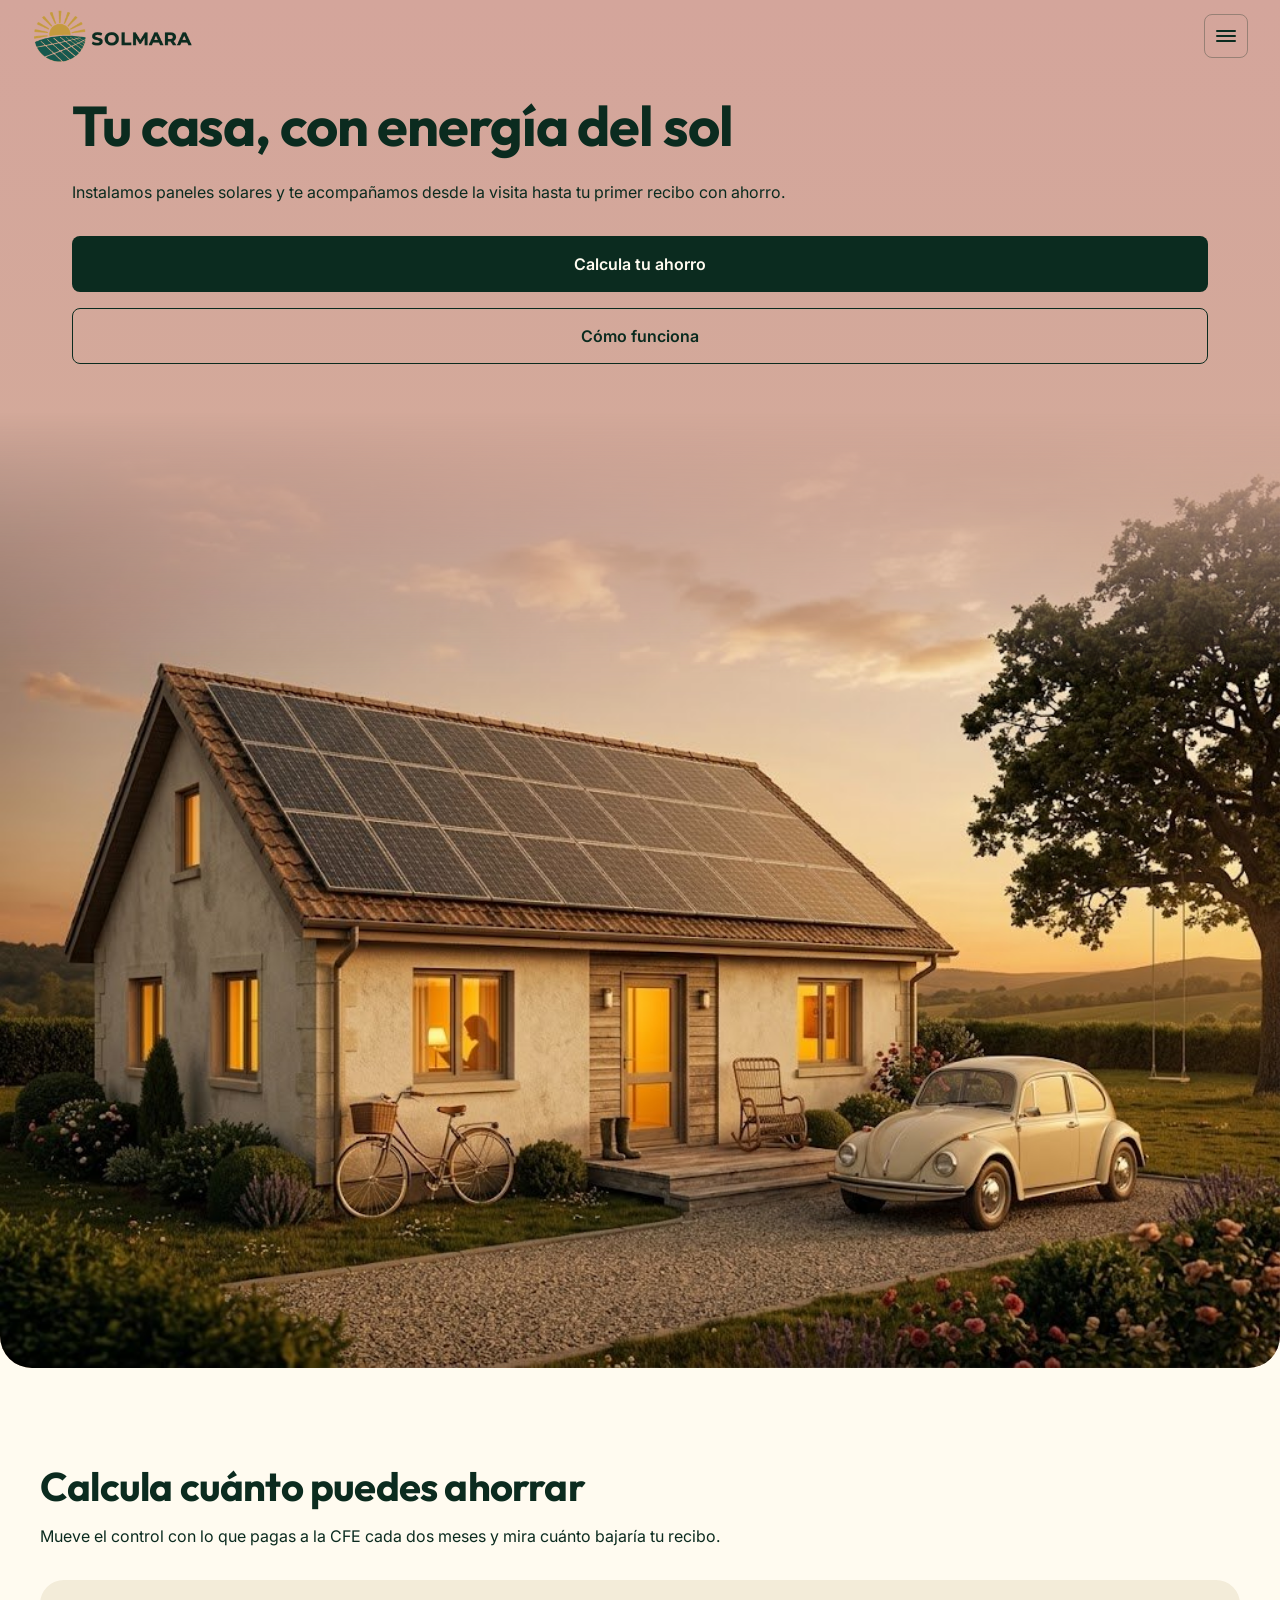
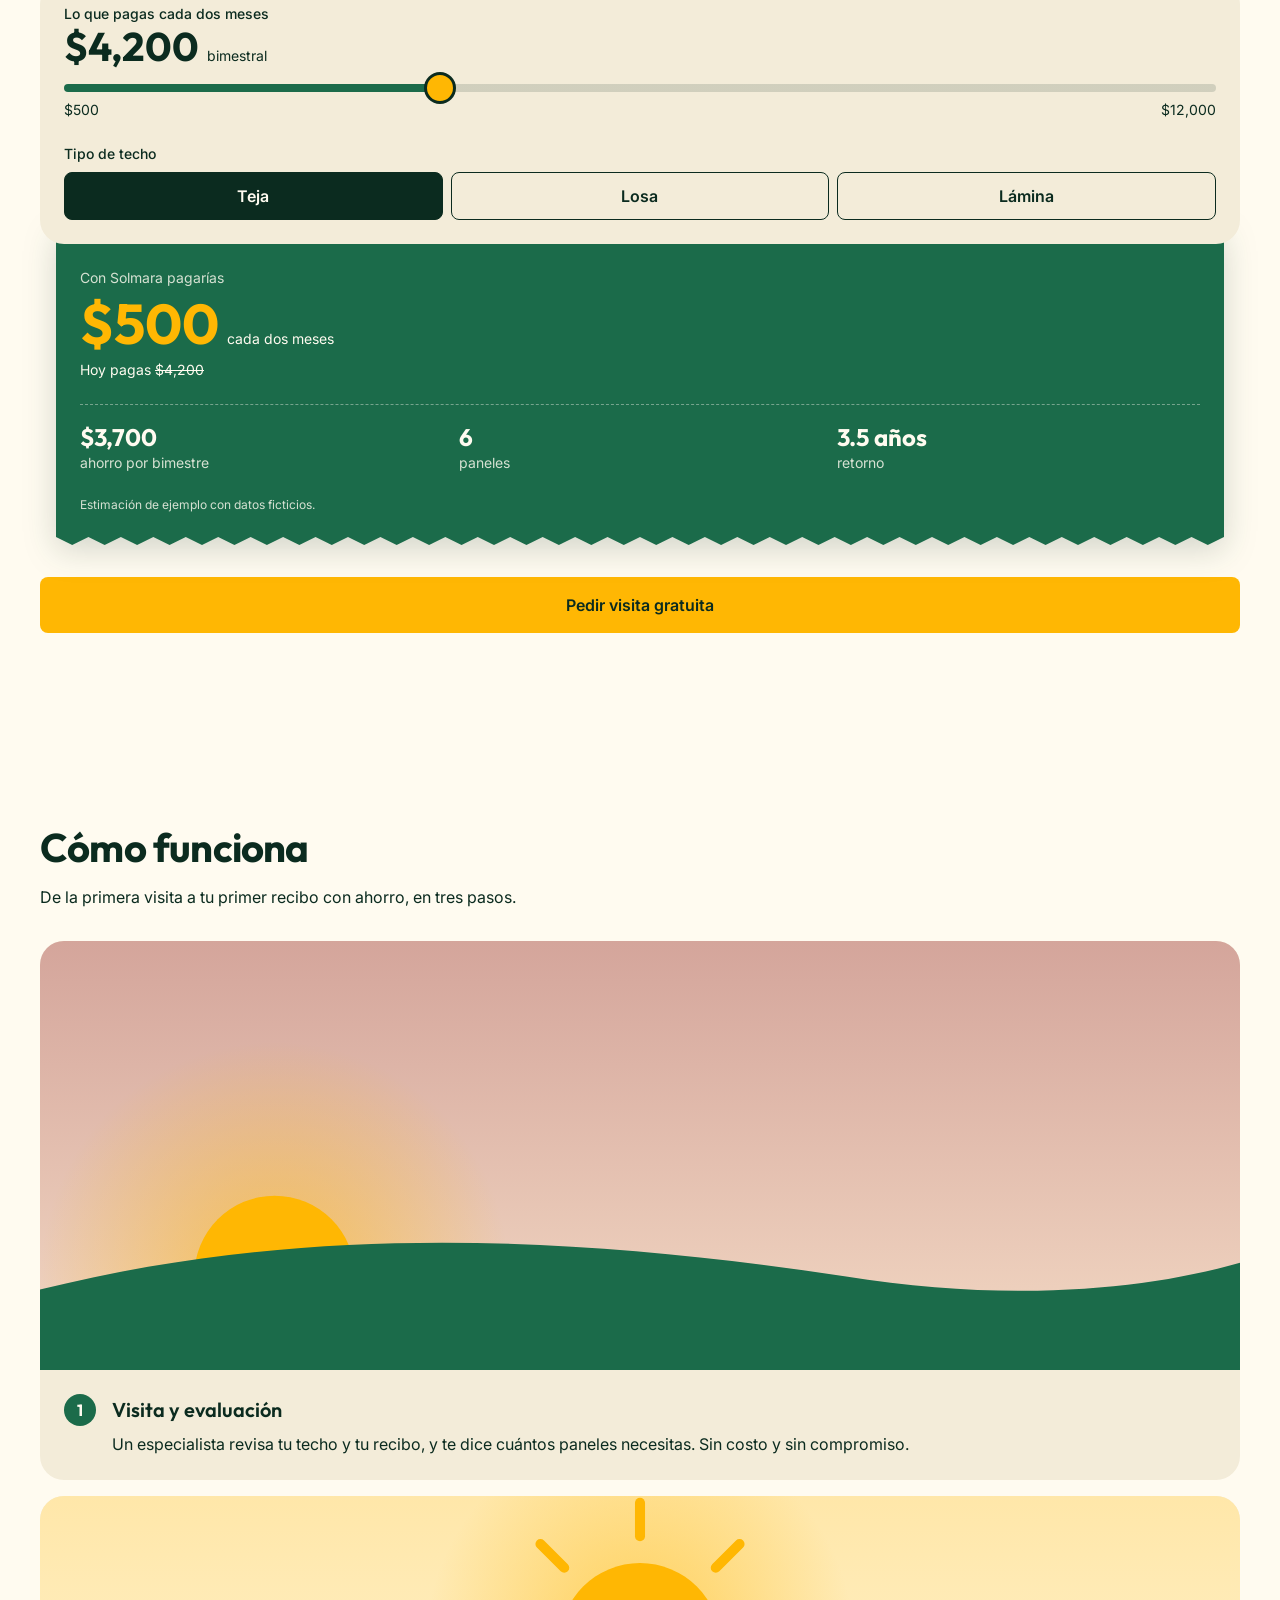
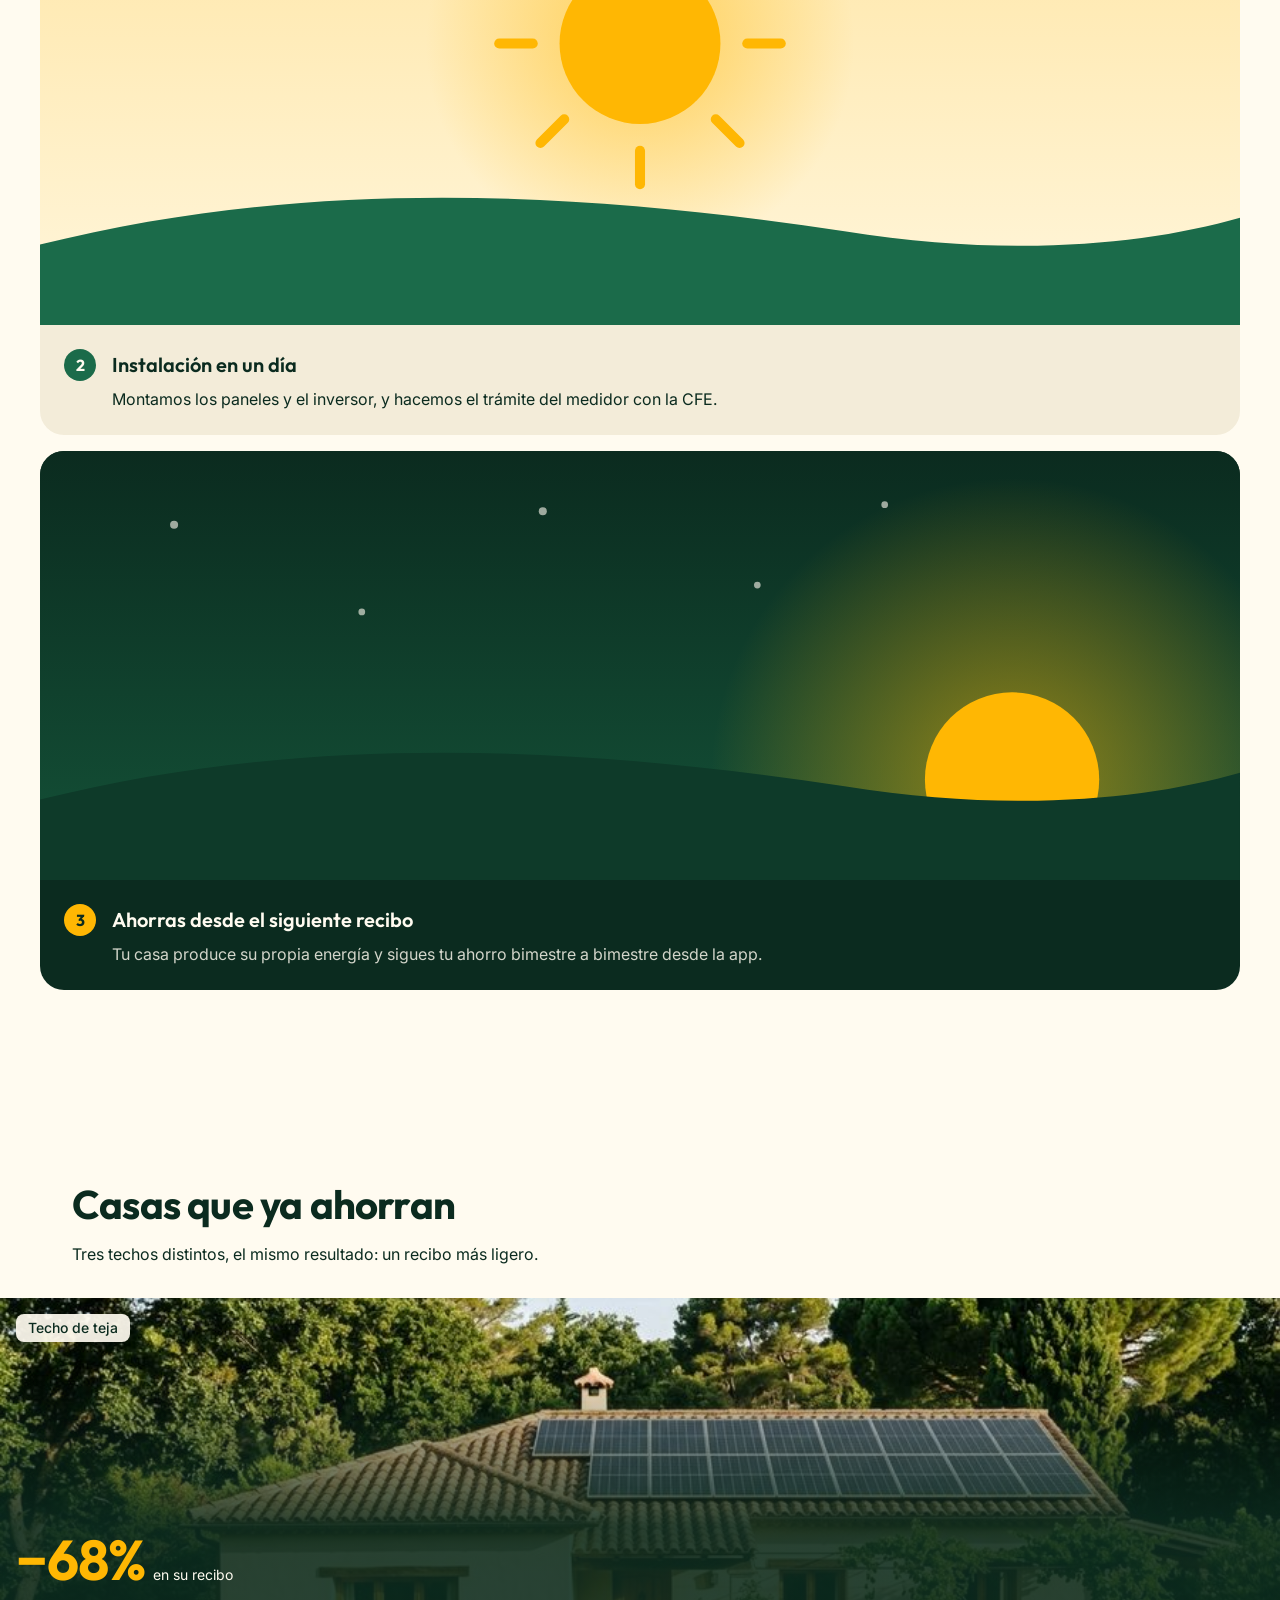
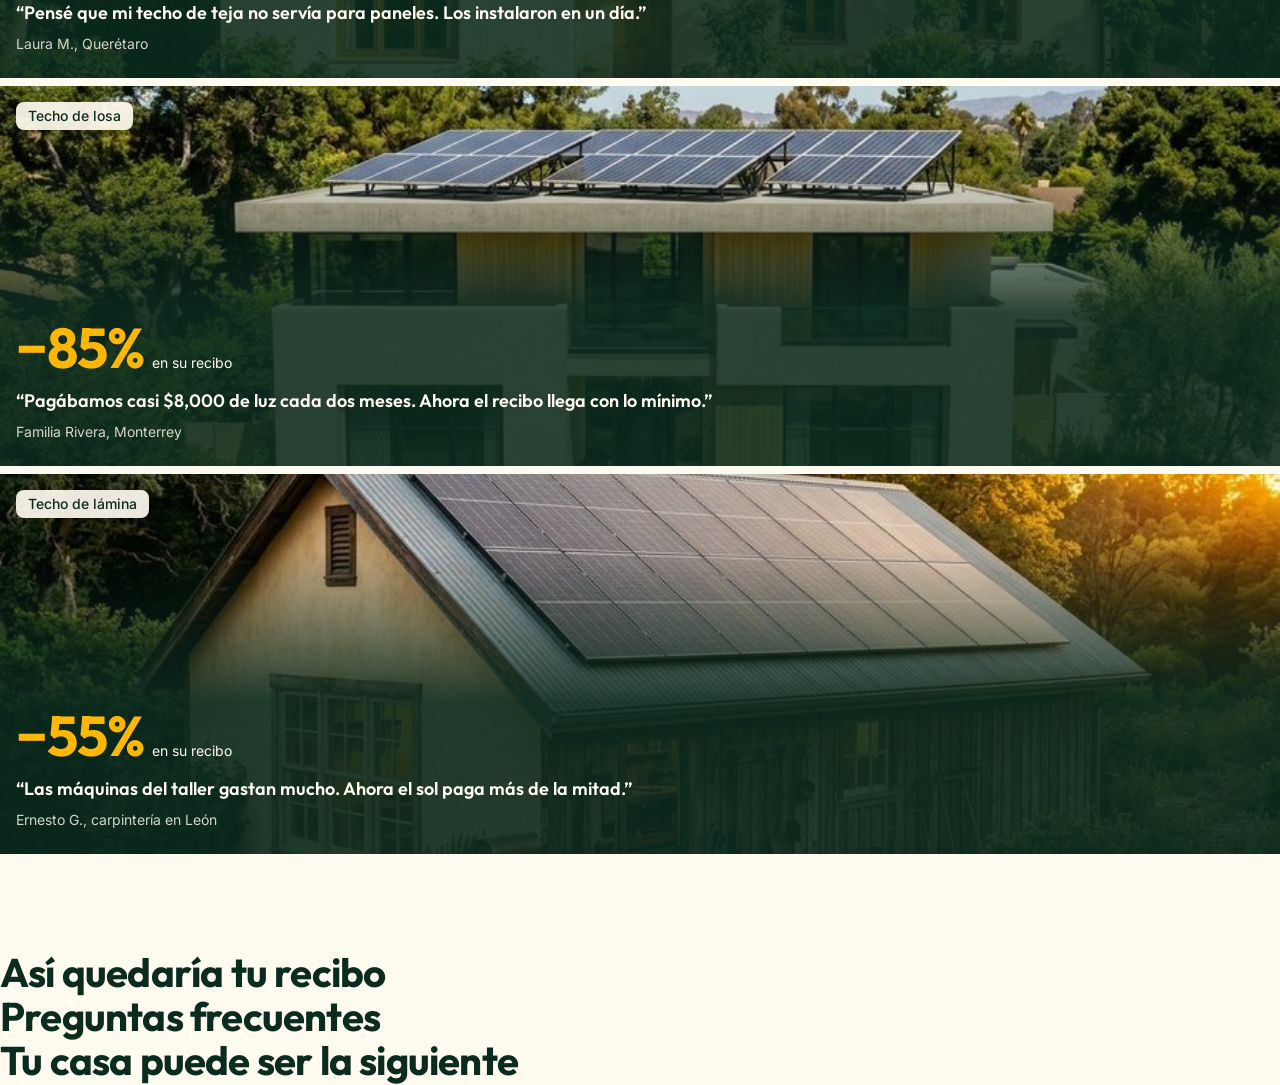
==== index.html @ 33198f1d "feat: proyectos en móvil Tres figuras de 380 px a todo el ancho, con chip, porcentaje, cita y nombre" ====
<!DOCTYPE html>
<html lang="es-MX">
<head>
  <meta charset="utf-8">
  <meta name="viewport" content="width=device-width, initial-scale=1">
  <title>Solmara · Paneles solares para tu casa</title>
  <meta name="description" content="Calcula cuánto bajaría tu recibo de la CFE con paneles solares. Visita y evaluación sin costo. Proyecto ficticio de portafolio.">
  <meta name="theme-color" content="#D4A59B">

  <meta property="og:title" content="Solmara · Paneles solares para tu casa">
  <meta property="og:description" content="Calcula cuánto bajaría tu recibo de la CFE con paneles solares. Visita y evaluación sin costo. Proyecto ficticio de portafolio.">
  <meta property="og:type" content="website">
  <meta property="og:image" content="assets/img/hero-casa.jpg">

  <link rel="icon" type="image/png" sizes="32x32" href="assets/favicon/favicon-32.png">
  <link rel="apple-touch-icon" sizes="180x180" href="assets/favicon/apple-touch-icon.png">

  <link rel="preconnect" href="https://fonts.googleapis.com">
  <link rel="preconnect" href="https://fonts.gstatic.com" crossorigin>
  <link rel="stylesheet" href="https://fonts.googleapis.com/css2?family=Inter:wght@400;500;600&family=Outfit:wght@600;700&display=swap">

  <link rel="stylesheet" href="css/tokens.css">
  <link rel="stylesheet" href="css/base.css">
  <link rel="stylesheet" href="css/layout.css">
  <link rel="stylesheet" href="css/componentes.css">
  <link rel="stylesheet" href="css/secciones/hero.css">
  <link rel="stylesheet" href="css/secciones/calculadora.css">
  <link rel="stylesheet" href="css/secciones/como-funciona.css">
  <link rel="stylesheet" href="css/secciones/proyectos.css">
  <link rel="stylesheet" href="css/secciones/paquetes.css">
  <link rel="stylesheet" href="css/secciones/preguntas.css">
  <link rel="stylesheet" href="css/secciones/cotizacion.css">
  <link rel="stylesheet" href="css/secciones/pie-de-pagina.css">
  <noscript><link rel="stylesheet" href="css/sin-js.css"></noscript>

  <script type="module" src="js/main.js"></script>
</head>
<body>
  <header class="encabezado">
    <a class="encabezado__inicio" href="#inicio">
      <img class="encabezado__logo" src="assets/logo/logo-solmara-sobre-rosa.png" alt="Solmara" width="540" height="176">
    </a>
    <button type="button" class="encabezado__boton-menu" aria-label="Abrir menú" aria-expanded="false" aria-controls="menu-principal">
      <svg class="encabezado__icono encabezado__icono--abrir" width="24" height="24" viewBox="0 0 24 24" fill="none" stroke="currentColor" stroke-width="2" stroke-linecap="round" aria-hidden="true">
        <line x1="3" y1="7" x2="21" y2="7"/>
        <line x1="3" y1="12" x2="21" y2="12"/>
        <line x1="3" y1="17" x2="21" y2="17"/>
      </svg>
      <svg class="encabezado__icono encabezado__icono--cerrar" width="24" height="24" viewBox="0 0 24 24" fill="none" stroke="currentColor" stroke-width="2" stroke-linecap="round" aria-hidden="true">
        <line x1="6" y1="6" x2="18" y2="18"/>
        <line x1="18" y1="6" x2="6" y2="18"/>
      </svg>
    </button>
    <nav class="menu" id="menu-principal" aria-label="Principal" hidden>
      <ul class="menu__lista">
        <li class="menu__item"><a class="menu__enlace" href="#calculadora">Calculadora</a></li>
        <li class="menu__item"><a class="menu__enlace" href="#como-funciona">Cómo funciona</a></li>
        <li class="menu__item"><a class="menu__enlace" href="#proyectos">Proyectos</a></li>
        <li class="menu__item"><a class="menu__enlace" href="#paquetes">Paquetes</a></li>
        <li class="menu__item"><a class="menu__enlace" href="#preguntas">Preguntas</a></li>
      </ul>
      <a class="boton boton--primario boton--bloque menu__accion" href="#cotizacion">Agenda tu visita</a>
    </nav>
  </header>

  <main>
    <section id="inicio" class="seccion seccion--cielo hero" aria-labelledby="inicio-titulo">
      <div class="contenedor grilla hero__contenido">
        <h1 id="inicio-titulo">Tu casa, con energía del sol</h1>
        <p>Instalamos paneles solares y te acompañamos desde la visita hasta tu primer recibo con ahorro.</p>
        <div class="hero__acciones">
          <a class="boton boton--oscuro boton--bloque" href="#calculadora">Calcula tu ahorro</a>
          <a class="boton boton--contorno boton--bloque" href="#como-funciona">Cómo funciona</a>
        </div>
      </div>
      <img class="hero__imagen" src="assets/img/hero-casa.jpg" alt="Casa familiar con paneles solares en el techo al atardecer" width="1024" height="765" fetchpriority="high">
    </section>

    <section id="calculadora" class="seccion" aria-labelledby="calculadora-titulo">
      <div class="contenedor grilla">
        <h2 id="calculadora-titulo">Calcula cuánto puedes ahorrar</h2>
        <p class="calculadora__intro">Mueve el control con lo que pagas a la CFE cada dos meses y mira cuánto bajaría tu recibo.</p>

        <div class="calculadora__panel">
          <label class="calculadora__etiqueta" for="calculadora-recibo">Lo que pagas cada dos meses</label>
          <p class="calculadora__valor"><span class="calculadora__cifra">$4,200</span> bimestral</p>
          <input class="calculadora__control" id="calculadora-recibo" type="range" min="500" max="12000" step="100" value="4200" aria-valuetext="$4,200 cada dos meses">
          <div class="calculadora__limites">
            <span>$500</span>
            <span>$12,000</span>
          </div>
          <p class="calculadora__etiqueta calculadora__etiqueta--techo" id="calculadora-techo">Tipo de techo</p>
          <div class="selector" role="group" aria-labelledby="calculadora-techo">
            <button type="button" class="selector__opcion" aria-pressed="true" data-techo="teja">Teja</button>
            <button type="button" class="selector__opcion" aria-pressed="false" data-techo="losa">Losa</button>
            <button type="button" class="selector__opcion" aria-pressed="false" data-techo="lamina">Lámina</button>
          </div>
        </div>

        <div class="recibo calculadora__recibo">
          <div class="recibo__cuerpo calculadora__cuerpo">
            <div class="calculadora__resultado">
              <p class="recibo__texto-suave calculadora__texto">Con Solmara pagarías</p>
              <p class="calculadora__monto"><span class="calculadora__cifra-xl">$500</span> cada dos meses</p>
              <p class="calculadora__texto calculadora__hoy">Hoy pagas <s>$4,200</s></p>
              <div class="recibo__separador"></div>
              <dl class="calculadora__datos">
                <div class="calculadora__dato">
                  <dt class="recibo__texto-suave">ahorro por bimestre</dt>
                  <dd class="calculadora__cifra-sm">$3,700</dd>
                </div>
                <div class="calculadora__dato">
                  <dt class="recibo__texto-suave">paneles</dt>
                  <dd class="calculadora__cifra-sm">6</dd>
                </div>
                <div class="calculadora__dato">
                  <dt class="recibo__texto-suave">retorno</dt>
                  <dd class="calculadora__cifra-sm">3.5 años</dd>
                </div>
              </dl>
            </div>
            <div class="calculadora__no-conviene" hidden>
              <h3>Con este recibo, quizá todavía no te convenga</h3>
              <p class="recibo__texto-suave calculadora__texto calculadora__explicacion">Tu consumo ya tiene subsidio de la CFE y los paneles tardarían mucho en pagarse. Si tu recibo sube, vuelve a calcular.</p>
            </div>
            <p class="recibo__texto-suave calculadora__nota">Estimación de ejemplo con datos ficticios.</p>
          </div>
          <svg class="recibo__dentado" viewBox="0 0 360 8" preserveAspectRatio="none" aria-hidden="true"><path fill="currentColor" d="M0 0H360L355 8L350 0L345 8L340 0L335 8L330 0L325 8L320 0L315 8L310 0L305 8L300 0L295 8L290 0L285 8L280 0L275 8L270 0L265 8L260 0L255 8L250 0L245 8L240 0L235 8L230 0L225 8L220 0L215 8L210 0L205 8L200 0L195 8L190 0L185 8L180 0L175 8L170 0L165 8L160 0L155 8L150 0L145 8L140 0L135 8L130 0L125 8L120 0L115 8L110 0L105 8L100 0L95 8L90 0L85 8L80 0L75 8L70 0L65 8L60 0L55 8L50 0L45 8L40 0L35 8L30 0L25 8L20 0L15 8L10 0L5 8L0 0Z"/></svg>
        </div>
        <p class="visualmente-oculto" id="calculadora-anuncio" aria-live="polite"></p>

        <a class="boton boton--primario boton--bloque calculadora__accion" href="#cotizacion">Pedir visita gratuita</a>
        <a class="boton boton--primario boton--bloque calculadora__accion" href="#preguntas" hidden>Resolver mis dudas</a>
      </div>
    </section>

    <section id="como-funciona" class="seccion" aria-labelledby="como-funciona-titulo">
      <div class="contenedor grilla">
        <h2 id="como-funciona-titulo">Cómo funciona</h2>
        <p class="como-funciona__intro">De la primera visita a tu primer recibo con ahorro, en tres pasos.</p>

        <ol class="como-funciona__pasos" role="list">
          <li class="paso paso--amanecer">
            <svg class="paso__escena" viewBox="0 0 358 128" aria-hidden="true">
              <defs>
                <linearGradient id="cielo-paso-1" x1="0" y1="0" x2="0" y2="1">
                  <stop offset="0" class="escena__cielo-arriba"/>
                  <stop offset="1" class="escena__cielo-abajo"/>
                </linearGradient>
                <radialGradient id="brillo-paso-1" cx="0.5" cy="0.5" r="0.5">
                  <stop offset="0" class="escena__brillo-centro"/>
                  <stop offset="1" class="escena__brillo-borde"/>
                </radialGradient>
              </defs>
              <rect width="358" height="128" fill="url(#cielo-paso-1)"/>
              <circle cx="70" cy="100" r="70" fill="url(#brillo-paso-1)"/>
              <circle class="escena__sol" cx="70" cy="100" r="24"/>
              <path class="escena__colina" d="M0 104 C80 84 160 88 240 100 C290 108 330 104 358 96 L358 128 L0 128 Z"/>
            </svg>
            <div class="paso__cuerpo">
              <span class="insignia" aria-hidden="true">1</span>
              <div>
                <h3 class="paso__titulo">Visita y evaluación</h3>
                <p class="paso__texto">Un especialista revisa tu techo y tu recibo, y te dice cuántos paneles necesitas. Sin costo y sin compromiso.</p>
              </div>
            </div>
          </li>

          <li class="paso paso--mediodia">
            <svg class="paso__escena" viewBox="0 0 358 128" aria-hidden="true">
              <defs>
                <linearGradient id="cielo-paso-2" x1="0" y1="0" x2="0" y2="1">
                  <stop offset="0" class="escena__cielo-arriba"/>
                  <stop offset="1" class="escena__cielo-abajo"/>
                </linearGradient>
                <radialGradient id="brillo-paso-2" cx="0.5" cy="0.5" r="0.5">
                  <stop offset="0" class="escena__brillo-centro"/>
                  <stop offset="1" class="escena__brillo-borde"/>
                </radialGradient>
              </defs>
              <rect width="358" height="128" fill="url(#cielo-paso-2)"/>
              <circle cx="179" cy="44" r="64" fill="url(#brillo-paso-2)"/>
              <g class="escena__rayos" stroke-width="3" stroke-linecap="round">
                <line x1="211.0" y1="44.0" x2="221.0" y2="44.0"/>
                <line x1="201.6" y1="66.6" x2="208.7" y2="73.7"/>
                <line x1="179.0" y1="76.0" x2="179.0" y2="86.0"/>
                <line x1="156.4" y1="66.6" x2="149.3" y2="73.7"/>
                <line x1="147.0" y1="44.0" x2="137.0" y2="44.0"/>
                <line x1="156.4" y1="21.4" x2="149.3" y2="14.3"/>
                <line x1="179.0" y1="12.0" x2="179.0" y2="2.0"/>
                <line x1="201.6" y1="21.4" x2="208.7" y2="14.3"/>
              </g>
              <circle class="escena__sol" cx="179" cy="44" r="24"/>
              <path class="escena__colina" d="M0 104 C80 84 160 88 240 100 C290 108 330 104 358 96 L358 128 L0 128 Z"/>
            </svg>
            <div class="paso__cuerpo">
              <span class="insignia" aria-hidden="true">2</span>
              <div>
                <h3 class="paso__titulo">Instalación en un día</h3>
                <p class="paso__texto">Montamos los paneles y el inversor, y hacemos el trámite del medidor con la CFE.</p>
              </div>
            </div>
          </li>

          <li class="paso paso--atardecer">
            <svg class="paso__escena" viewBox="0 0 358 128" aria-hidden="true">
              <defs>
                <linearGradient id="cielo-paso-3" x1="0" y1="0" x2="0" y2="1">
                  <stop offset="0" class="escena__cielo-arriba"/>
                  <stop offset="1" class="escena__cielo-abajo"/>
                </linearGradient>
                <radialGradient id="brillo-paso-3" cx="0.5" cy="0.5" r="0.5">
                  <stop offset="0" class="escena__brillo-centro"/>
                  <stop offset="1" class="escena__brillo-borde"/>
                </radialGradient>
              </defs>
              <rect width="358" height="128" fill="url(#cielo-paso-3)"/>
              <g class="escena__estrellas">
                <circle cx="40" cy="22" r="1.2"/>
                <circle cx="96" cy="48" r="1"/>
                <circle cx="150" cy="18" r="1.2"/>
                <circle cx="214" cy="40" r="1"/>
                <circle cx="252" cy="16" r="1"/>
              </g>
              <circle cx="290" cy="98" r="90" fill="url(#brillo-paso-3)"/>
              <circle class="escena__sol" cx="290" cy="98" r="26"/>
              <path class="escena__colina" d="M0 104 C80 84 160 88 240 100 C290 108 330 104 358 96 L358 128 L0 128 Z"/>
            </svg>
            <div class="paso__cuerpo">
              <span class="insignia insignia--amarillo" aria-hidden="true">3</span>
              <div>
                <h3 class="paso__titulo">Ahorras desde el siguiente recibo</h3>
                <p class="paso__texto">Tu casa produce su propia energía y sigues tu ahorro bimestre a bimestre desde la app.</p>
              </div>
            </div>
          </li>
        </ol>
      </div>
    </section>

    <section id="proyectos" class="seccion proyectos" aria-labelledby="proyectos-titulo">
      <div class="contenedor grilla proyectos__encabezado">
        <h2 id="proyectos-titulo">Casas que ya ahorran</h2>
        <p class="proyectos__intro">Tres techos distintos, el mismo resultado: un recibo más ligero.</p>
      </div>

      <div class="proyectos__lista">
        <figure class="proyecto proyecto--teja">
          <img class="proyecto__imagen" src="assets/img/proyecto-teja.jpg" alt="Casa de una planta con techo de teja y paneles solares, rodeada de jardín en una mañana soleada" width="900" height="672" loading="lazy">
          <span class="chip chip--claro proyecto__chip">Techo de teja</span>
          <figcaption class="proyecto__pie">
            <p class="proyecto__resultado"><span class="proyecto__porcentaje">−68%</span> en su recibo</p>
            <blockquote class="proyecto__cita">“Pensé que mi techo de teja no servía para paneles. Los instalaron en un día.”</blockquote>
            <p class="proyecto__nombre">Laura M., Querétaro</p>
          </figcaption>
        </figure>

        <figure class="proyecto">
          <img class="proyecto__imagen" src="assets/img/proyecto-losa.jpg" alt="Casa moderna de dos pisos con techo plano y paneles solares sobre estructuras inclinadas, a mediodía" width="900" height="672" loading="lazy">
          <span class="chip chip--claro proyecto__chip">Techo de losa</span>
          <figcaption class="proyecto__pie">
            <p class="proyecto__resultado"><span class="proyecto__porcentaje">−85%</span> en su recibo</p>
            <blockquote class="proyecto__cita">“Pagábamos casi $8,000 de luz cada dos meses. Ahora el recibo llega con lo mínimo.”</blockquote>
            <p class="proyecto__nombre">Familia Rivera, Monterrey</p>
          </figcaption>
        </figure>

        <figure class="proyecto">
          <img class="proyecto__imagen" src="assets/img/proyecto-lamina.jpg" alt="Taller con techo de lámina cubierto de paneles solares al atardecer, rodeado de plantas" width="900" height="672" loading="lazy">
          <span class="chip chip--claro proyecto__chip">Techo de lámina</span>
          <figcaption class="proyecto__pie">
            <p class="proyecto__resultado"><span class="proyecto__porcentaje">−55%</span> en su recibo</p>
            <blockquote class="proyecto__cita">“Las máquinas del taller gastan mucho. Ahora el sol paga más de la mitad.”</blockquote>
            <p class="proyecto__nombre">Ernesto G., carpintería en León</p>
          </figcaption>
        </figure>
      </div>
    </section>

    <section id="paquetes" aria-labelledby="paquetes-titulo">
      <h2 id="paquetes-titulo">Así quedaría tu recibo</h2>
    </section>

    <section id="preguntas" aria-labelledby="preguntas-titulo">
      <h2 id="preguntas-titulo">Preguntas frecuentes</h2>
    </section>

    <section id="cotizacion" aria-labelledby="cotizacion-titulo">
      <h2 id="cotizacion-titulo">Tu casa puede ser la siguiente</h2>
    </section>
  </main>

  <footer></footer>
</body>
</html>
---- css/tokens.css ----
:root {
  /* Colores de marca */
  --color-crema: #FFFBF0;
  --color-arena: #F3ECD9;
  --color-verde-bosque: #1B6B4A;
  --color-verde-oscuro: #0B2B1F;
  --color-amarillo: #FFB703;

  /* Colores semánticos */
  --color-error: #B3261E;
  --color-texto: var(--color-verde-oscuro);
  --color-texto-claro: var(--color-crema);
  --color-texto-claro-suave: rgba(255, 251, 240, 0.82);
  --color-borde: rgba(11, 43, 31, 0.15);
  --color-borde-claro: rgba(255, 251, 240, 0.24);

  /* Cielos e ilustraciones */
  --cielo-rosa: #D4A59B;
  --cielo-durazno: #D2B298;
  --cielo-amanecer-claro: #F3D9C4;
  --cielo-mediodia: #FFE7A9;
  --cielo-mediodia-claro: #FFF6DC;
  --cielo-atardecer: #145238;
  --colina-noche: #0E3A29;

  /* Tipografía */
  --fuente-titulos: 'Outfit', system-ui, sans-serif;
  --fuente-texto: 'Inter', system-ui, sans-serif;
  --texto-display: 700 2.5rem/2.75rem var(--fuente-titulos);   /* 40/44 */
  --texto-h2: 700 2rem/2.25rem var(--fuente-titulos);          /* 32/36 */
  --texto-h3: 600 1.25rem/1.75rem var(--fuente-titulos);       /* 20/28 */
  --texto-h3-grande: 600 1.5rem/2rem var(--fuente-titulos);    /* 24/32 */
  --texto-cita: 600 1.125rem/1.625rem var(--fuente-titulos);   /* 18/26 */
  --texto-cuerpo: 400 1rem/1.5rem var(--fuente-texto);         /* 16/24 */
  --texto-pequeno: 400 0.875rem/1.25rem var(--fuente-texto);   /* 14/20 */
  --texto-etiqueta: 500 0.875rem/1.25rem var(--fuente-texto);  /* 14/20 */
  --texto-mini: 400 0.75rem/1rem var(--fuente-texto);          /* 12/16 */
  --texto-boton: 600 1rem/1.5rem var(--fuente-texto);          /* 16/24 */
  --texto-cifra-xl: 700 3.5rem/3.5rem var(--fuente-titulos);   /* 56/56 */
  --texto-cifra-lg: 700 2.5rem/2.75rem var(--fuente-titulos);  /* 40/44 */
  --texto-cifra-md: 700 2rem/2.25rem var(--fuente-titulos);    /* 32/36 */
  --texto-cifra-sm: 700 1.5rem/2rem var(--fuente-titulos);     /* 24/32 */
  --tracking-titulos: -0.02em;

  /* Espaciado (escala de 8) */
  --espacio-2xs: 4px;
  --espacio-xs: 8px;
  --espacio-sm: 16px;
  --espacio-md: 24px;
  --espacio-lg: 32px;
  --espacio-xl: 48px;
  --espacio-2xl: 64px;
  --espacio-3xl: 96px;

  /* Radios */
  --radio-sm: 8px;
  --radio-md: 16px;
  --radio-lg: 24px;
  --radio-xl: 32px;

  /* Sombras */
  --sombra-tarjeta: 0 12px 32px rgba(11, 43, 31, 0.16);
  --sombra-recibo: drop-shadow(0 8px 16px rgba(11, 43, 31, 0.18));
  --sombra-recibo-oscuro: drop-shadow(0 12px 24px rgba(0, 0, 0, 0.25));

  /* Medidas de interfaz */
  --alto-boton: 56px;
  --alto-control: 48px;
  --area-tactil: 44px;

  /* Grilla */
  --contenedor-max: 1200px;
  --margen-pagina: 16px;
  --columnas: 4;
  --separacion: 16px;
  --padding-seccion: var(--espacio-2xl);
}

@media (min-width: 768px) {
  :root {
    --margen-pagina: 32px;
    --columnas: 8;
    --separacion: 24px;
  }
}

@media (min-width: 1024px) {
  :root {
    --columnas: 12;
    --padding-seccion: var(--espacio-3xl);
    --texto-display: 700 3.5rem/3.75rem var(--fuente-titulos); /* 56/60 */
    --texto-h2: 700 2.5rem/2.75rem var(--fuente-titulos);      /* 40/44 */
  }
}

/* Agregados después (apartado 2 de la especificación, «Tokens agregados»): valores
   que los componentes y las secciones necesitan y que el bloque original no tenía. */
:root {
  --color-hover-contorno: rgba(11, 43, 31, 0.06);
  --color-borde-claro-fuerte: rgba(255, 251, 240, 0.4);
  --color-crema-translucida: rgba(255, 251, 240, 0.92);
  --color-borde-fuerte: rgba(11, 43, 31, 0.3);
  --texto-insignia: 700 1rem/1.5rem var(--fuente-titulos); /* 16/24 */
  --color-velo-foto: rgba(11, 43, 31, 0.88);
}
---- css/base.css ----
*,
*::before,
*::after {
  box-sizing: border-box;
}

/* Cada componente define sus propios márgenes; así nada hereda los del navegador. */
* {
  margin: 0;
}

html {
  -webkit-text-size-adjust: 100%;
  text-size-adjust: 100%;
  scroll-behavior: smooth;
}

img,
svg {
  display: block;
  max-width: 100%;
}

/* Sin esto, una imagen con width y height en el HTML se deforma al encogerse. */
img {
  height: auto;
}

input,
button,
select,
textarea {
  font: inherit;
  color: inherit;
}

button {
  cursor: pointer;
}

/* Evita que un correo o una palabra larga provoque desplazamiento horizontal. */
p,
li,
h1,
h2,
h3,
blockquote {
  overflow-wrap: break-word;
}

body {
  background-color: var(--color-crema);
  color: var(--color-texto);
  font: var(--texto-cuerpo);
}

h1 {
  font: var(--texto-display);
  letter-spacing: var(--tracking-titulos);
  text-wrap: balance;
}

h2 {
  font: var(--texto-h2);
  letter-spacing: var(--tracking-titulos);
  text-wrap: balance;
}

h3 {
  font: var(--texto-h3);
}

a {
  color: inherit;
}

/* Foco visible: el color cambia según el fondo para mantener al menos 3:1
   (especificación, apartado 3, «Foco visible»). */

:focus-visible {
  outline: 3px solid var(--color-verde-bosque);
  outline-offset: 2px;
}

.seccion--oscura :focus-visible {
  outline-color: var(--color-amarillo);
}

.seccion--cielo :focus-visible,
.encabezado :focus-visible {
  outline-color: var(--color-verde-oscuro);
}

/* Oculta a la vista pero no a los lectores de pantalla (display: none o hidden
   los ocultarían para ambos). */
.visualmente-oculto {
  position: absolute;
  width: 1px;
  height: 1px;
  margin: -1px;
  padding: 0;
  overflow: hidden;
  clip-path: inset(50%);
  white-space: nowrap;
  border: 0;
}

@media (prefers-reduced-motion: reduce) {
  html {
    scroll-behavior: auto;
  }
}
---- css/layout.css ----
.contenedor {
  width: 100%;
  max-width: var(--contenedor-max);
  margin-inline: auto;
}

/* --columnas y --separacion cambian en tokens.css a 768 y 1024 px, así que la
   grilla pasa de 4 a 8 y a 12 columnas sin media queries aquí. */
.grilla {
  display: grid;
  grid-template-columns: repeat(var(--columnas), minmax(0, 1fr));
  column-gap: var(--separacion);
}

/* En móvil todo ocupa el ancho completo; cada sección reparte columnas en escritorio. */
.grilla > * {
  grid-column: 1 / -1;
}

.seccion {
  padding-block: var(--padding-seccion);
  padding-inline: var(--margen-pagina);
  scroll-margin-top: var(--espacio-sm);
}

.seccion--oscura {
  background-color: var(--color-verde-oscuro);
  color: var(--color-texto-claro);
}

.seccion--cielo {
  background-image: linear-gradient(to bottom, var(--cielo-rosa), var(--cielo-durazno));
}

.seccion--redondeada {
  border-radius: var(--radio-xl) var(--radio-xl) 0 0;
}
---- css/componentes.css ----
.boton {
  display: inline-flex;
  align-items: center;
  justify-content: center;
  gap: var(--espacio-xs);
  min-height: var(--alto-boton);
  /* La maqueta mide 56 px de alto: con 16 px arriba y abajo más el borde saldrían 59.
     El min-height da los 56 y este padding solo actúa si el texto ocupa dos líneas. */
  padding: var(--espacio-xs) var(--espacio-md);
  border: 1.5px solid transparent;
  border-radius: var(--radio-sm);
  background-color: transparent;
  font: var(--texto-boton);
  text-align: center;
  text-decoration: none;
}

.boton--primario {
  background-color: var(--color-amarillo);
  color: var(--color-texto);
}

.boton--oscuro {
  background-color: var(--color-verde-oscuro);
  color: var(--color-texto-claro);
}

.boton--secundario {
  background-color: var(--color-verde-bosque);
  color: var(--color-texto-claro);
}

.boton--contorno {
  border-color: var(--color-verde-oscuro);
  color: var(--color-texto);
}

.boton--contorno-claro {
  border-color: var(--color-borde-claro-fuerte);
  color: var(--color-texto-claro);
}

.boton--bloque {
  display: flex;
  width: 100%;
}

/* El display de .boton le gana al estilo con que el navegador oculta [hidden];
   esta regla, más específica, devuelve el efecto al atributo. */
.boton[hidden] {
  display: none;
}

/* Solo en dispositivos con puntero: en pantallas táctiles el hover se queda
   "pegado" después de tocar el botón. */
@media (hover: hover) {
  .boton--primario:hover {
    box-shadow: inset 0 0 0 2px var(--color-verde-oscuro);
  }

  .boton--oscuro:hover,
  .boton--secundario:hover {
    box-shadow: inset 0 0 0 2px var(--color-amarillo);
  }

  .boton--contorno:hover {
    background-color: var(--color-hover-contorno);
  }

  .boton--contorno-claro:hover {
    border-color: var(--color-crema);
  }
}

.selector {
  display: grid;
  grid-template-columns: repeat(3, minmax(0, 1fr));
  gap: var(--espacio-xs);
}

.selector__opcion {
  min-height: var(--alto-control);
  padding: 0 var(--espacio-2xs);
  border: 1.5px solid var(--color-verde-oscuro);
  border-radius: var(--radio-sm);
  background-color: transparent;
  color: var(--color-texto);
  font: var(--texto-boton);
}

.selector__opcion[aria-pressed="true"] {
  background-color: var(--color-verde-oscuro);
  color: var(--color-texto-claro);
}

/* La opción elegida no cambia: un fondo tenue sobre el verde oscuro no se notaría. */
@media (hover: hover) {
  .selector__opcion:not([aria-pressed="true"]):hover {
    background-color: var(--color-hover-contorno);
  }
}

.campo__etiqueta {
  display: block;
  margin-bottom: var(--espacio-xs);
  font: var(--texto-etiqueta);
}

.campo__control {
  display: block;
  width: 100%;
  min-height: var(--alto-boton);
  /* Sin padding vertical: el navegador centra el texto del input, y así mide
     56 px como en la maqueta (con 16 px arriba y abajo saldrían 58). */
  padding: 0 var(--espacio-sm);
  border: 1px solid var(--color-verde-oscuro);
  border-radius: var(--radio-sm);
  background-color: var(--color-crema);
  color: var(--color-texto);
  font: var(--texto-cuerpo);
  -webkit-appearance: none;
  appearance: none;
}

/* Firefox atenúa el placeholder por defecto; sin opacity: 1 bajaría el contraste. */
.campo__control::placeholder {
  color: var(--color-verde-bosque);
  opacity: 1;
}

/* El foco se ve como un borde de 3 px, pero es un outline hacia adentro: si el
   borde creciera, el texto del campo brincaría 2 px al recibir el foco. */
.campo__control:focus-visible {
  outline: 3px solid var(--color-verde-bosque);
  outline-offset: -3px;
}

/* La sombra interior suma 1 px al borde de 1 px sin mover el contenido. */
.campo__control[aria-invalid="true"] {
  border-color: var(--color-error);
  box-shadow: inset 0 0 0 1px var(--color-error);
}

.campo__ayuda {
  margin-top: var(--espacio-xs);
  font: var(--texto-pequeno);
}

.campo__error {
  display: flex;
  align-items: flex-start;
  gap: var(--espacio-xs);
  margin-top: var(--espacio-xs);
  color: var(--color-error);
  font: var(--texto-pequeno);
}

.campo__icono {
  flex: none;
}

.chip {
  display: inline-block;
  /* 12 px a los lados no está en la escala de 8: se arma con dos tokens. */
  padding: var(--espacio-2xs) calc(var(--espacio-xs) + var(--espacio-2xs));
  border-radius: var(--radio-sm);
  font: var(--texto-etiqueta);
}

.chip--claro {
  background-color: var(--color-crema-translucida);
  color: var(--color-texto);
}

.chip--borde-claro {
  border: 1px solid var(--color-borde-claro);
  color: var(--color-texto-claro);
}

.chip--amarillo {
  background-color: var(--color-amarillo);
  color: var(--color-texto);
}

.insignia {
  display: inline-flex;
  flex: none;
  align-items: center;
  justify-content: center;
  width: var(--espacio-lg);
  height: var(--espacio-lg);
  border-radius: 50%;
  background-color: var(--color-verde-bosque);
  color: var(--color-texto-claro);
  font: var(--texto-insignia);
}

.insignia--amarillo {
  background-color: var(--color-amarillo);
  color: var(--color-texto);
}

/* drop-shadow (y no box-shadow) para que la sombra siga los dientes del borde. */
.recibo {
  filter: var(--sombra-recibo);
}

.recibo__cuerpo {
  padding: var(--espacio-md);
  background-color: var(--color-verde-bosque);
  color: var(--color-texto-claro);
}

.recibo__texto-suave {
  color: var(--color-texto-claro-suave);
}

.recibo__separador {
  margin-block: var(--espacio-md) var(--espacio-sm);
  border-top: 1.5px dashed var(--color-borde-claro-fuerte);
}

/* El SVG del dentado usa fill="currentColor": su color sale del CSS, no del HTML. */
.recibo__dentado,
.boleto__dentado {
  width: 100%;
  height: var(--espacio-xs);
}

.recibo__dentado {
  color: var(--color-verde-bosque);
}

.boleto {
  filter: var(--sombra-recibo-oscuro);
}

.boleto__cuerpo {
  padding: var(--espacio-md);
  border-radius: var(--radio-md) var(--radio-md) 0 0;
  background-color: var(--color-crema);
  color: var(--color-texto);
}

.boleto__separador {
  position: relative;
  margin: var(--espacio-sm) calc(-1 * var(--espacio-md));
  border-top: 1.5px dashed var(--color-borde-fuerte);
}

/* Las muescas son círculos del color de fondo de Paquetes: parecen agujeros en el boleto. */
.boleto__separador::before,
.boleto__separador::after {
  content: "";
  position: absolute;
  top: calc(-1 * var(--espacio-xs));
  width: var(--espacio-sm);
  height: var(--espacio-sm);
  border-radius: 50%;
  background-color: var(--color-verde-oscuro);
}

.boleto__separador::before {
  left: calc(-1 * var(--espacio-xs));
}

.boleto__separador::after {
  right: calc(-1 * var(--espacio-xs));
}

.boleto__dentado {
  color: var(--color-crema);
}
---- css/secciones/hero.css ----
/* El header flota sobre el hero para que el mismo degradado quede detrás de los dos. */
.encabezado {
  position: absolute;
  top: 0;
  right: 0;
  left: 0;
  z-index: 1;
  display: flex;
  align-items: center;
  justify-content: space-between;
  height: 72px;
  padding-inline: var(--margen-pagina);
}

.encabezado__inicio {
  display: block;
}

.encabezado__logo {
  width: auto;
  height: 52px;
}

.encabezado__boton-menu {
  display: flex;
  align-items: center;
  justify-content: center;
  width: var(--area-tactil);
  height: var(--area-tactil);
  padding: 0;
  border: 1px solid var(--color-borde-fuerte);
  border-radius: var(--radio-sm);
  background-color: transparent;
  color: var(--color-texto);
}

.encabezado__icono--cerrar,
.encabezado__boton-menu[aria-expanded="true"] .encabezado__icono--abrir {
  display: none;
}

.encabezado__boton-menu[aria-expanded="true"] .encabezado__icono--cerrar {
  display: block;
}

/* Sin display propio: así el atributo hidden del HTML lo oculta hasta que menu.js lo abra. */
.menu {
  position: absolute;
  top: 100%;
  right: var(--margen-pagina);
  left: var(--margen-pagina);
  padding: var(--espacio-xs);
  border-radius: var(--radio-lg);
  background-color: var(--color-crema);
  box-shadow: var(--sombra-tarjeta);
}

.menu__lista {
  padding: 0;
  list-style: none;
}

.menu__item + .menu__item {
  border-top: 1px solid var(--color-borde);
}

.menu__enlace {
  display: flex;
  align-items: center;
  min-height: var(--alto-control);
  padding-inline: var(--espacio-sm);
  border-radius: var(--radio-sm);
  color: var(--color-texto);
  font: var(--texto-boton);
  text-decoration: none;
}

@media (hover: hover) {
  .menu__enlace:hover {
    background-color: var(--color-hover-contorno);
  }
}

.menu__accion {
  margin-top: var(--espacio-sm);
}

.hero {
  overflow: hidden;
  /* 96 px = los 72 del header que flota encima + los 24 de la maqueta. */
  padding: var(--espacio-3xl) 0 0;
  border-radius: 0 0 var(--radio-xl) var(--radio-xl);
}

.hero__contenido {
  row-gap: var(--espacio-md);
  padding-inline: var(--margen-pagina);
  padding-bottom: var(--espacio-xl);
}

.hero__acciones {
  display: grid;
  gap: var(--espacio-sm);
  margin-top: var(--espacio-xs);
}

/* La máscara solo usa la opacidad: el negro nunca se ve, funde la imagen con el cielo. */
.hero__imagen {
  width: 100%;
  -webkit-mask-image: linear-gradient(to bottom, transparent 0%, #000 28%);
  mask-image: linear-gradient(to bottom, transparent 0%, #000 28%);
}
---- css/secciones/calculadora.css ----
.calculadora__intro {
  margin-top: var(--espacio-sm);
}

/* z-index para quedar encima del recibo, que se mete 16 px debajo. */
.calculadora__panel {
  position: relative;
  z-index: 1;
  margin-top: var(--espacio-lg);
  padding: var(--espacio-md);
  border-radius: var(--radio-lg);
  background-color: var(--color-arena);
}

.calculadora__etiqueta {
  display: block;
  font: var(--texto-etiqueta);
}

.calculadora__etiqueta--techo {
  margin-top: var(--espacio-md);
  margin-bottom: var(--espacio-xs);
}

.calculadora__valor {
  display: flex;
  align-items: baseline;
  gap: var(--espacio-xs);
  font: var(--texto-pequeno);
}

.calculadora__cifra {
  font: var(--texto-cifra-lg);
}

/* El control mide 44 px para cumplir el área táctil, pero la pista visible es de 8.
   Los márgenes negativos descuentan los 18 px de sobra arriba y abajo para que la
   pista quede donde la maqueta: 16 px bajo el valor y 8 px sobre los límites. */
.calculadora__control {
  /* $4,200 entre $500 y $12,000; calculadora.js lo actualiza al mover el control. */
  --progreso: 32.17%;
  --sobrante: calc((var(--area-tactil) - var(--espacio-xs)) / 2);
  display: block;
  width: 100%;
  height: var(--area-tactil);
  margin-top: calc(var(--espacio-sm) - var(--sobrante));
  margin-bottom: calc(var(--espacio-xs) - var(--sobrante));
  background: transparent;
  -webkit-appearance: none;
  appearance: none;
}

/* Las reglas de Chrome/Safari (-webkit-) y de Firefox (-moz-) van separadas: si se
   juntan en un mismo selector, cada navegador descarta la regla completa. */
.calculadora__control::-webkit-slider-runnable-track {
  height: var(--espacio-xs);
  border-radius: var(--radio-sm);
  background: linear-gradient(to right, var(--color-verde-bosque) var(--progreso), var(--color-borde) var(--progreso));
}

.calculadora__control::-webkit-slider-thumb {
  box-sizing: border-box;
  width: var(--espacio-lg);
  height: var(--espacio-lg);
  /* Centra el pulgar de 32 px sobre la pista de 8. */
  margin-top: calc((var(--espacio-xs) - var(--espacio-lg)) / 2);
  border: 3px solid var(--color-verde-oscuro);
  border-radius: 50%;
  background-color: var(--color-amarillo);
  -webkit-appearance: none;
  appearance: none;
}

/* El foco va en el pulgar: alrededor del control completo (44 px de alto, encimado
   al valor y a los límites por los márgenes negativos) tacharía esos textos. */
.calculadora__control:focus-visible {
  outline: none;
}

.calculadora__control:focus-visible::-webkit-slider-thumb {
  outline: 3px solid var(--color-verde-bosque);
  outline-offset: 2px;
}

.calculadora__control:focus-visible::-moz-range-thumb {
  outline: 3px solid var(--color-verde-bosque);
  outline-offset: 2px;
}

/* Firefox pinta la parte recorrida con su propio pseudo-elemento, sin --progreso. */
.calculadora__control::-moz-range-track {
  height: var(--espacio-xs);
  border-radius: var(--radio-sm);
  background-color: var(--color-borde);
}

.calculadora__control::-moz-range-progress {
  height: var(--espacio-xs);
  border-radius: var(--radio-sm);
  background-color: var(--color-verde-bosque);
}

.calculadora__control::-moz-range-thumb {
  box-sizing: border-box;
  width: var(--espacio-lg);
  height: var(--espacio-lg);
  border: 3px solid var(--color-verde-oscuro);
  border-radius: 50%;
  background-color: var(--color-amarillo);
}

.calculadora__limites {
  display: flex;
  justify-content: space-between;
  font: var(--texto-pequeno);
}

/* 16 px más angosto por lado y metido 16 px bajo el panel. */
.calculadora__recibo {
  margin: calc(-1 * var(--espacio-sm)) var(--espacio-sm) 0;
}

/* 40 px arriba: los 24 del recibo más los 16 que quedan tapados por el panel. */
.calculadora__cuerpo {
  padding-top: calc(var(--espacio-md) + var(--espacio-sm));
}

.calculadora__texto {
  font: var(--texto-pequeno);
}

/* flex-wrap: a 320 px, "cada dos meses" baja completo a otra línea en vez de partirse. */
.calculadora__monto {
  display: flex;
  flex-wrap: wrap;
  align-items: baseline;
  gap: var(--espacio-xs);
  margin-top: var(--espacio-xs);
  font: var(--texto-pequeno);
}

.calculadora__cifra-xl {
  font: var(--texto-cifra-xl);
  color: var(--color-amarillo);
}

.calculadora__hoy {
  margin-top: var(--espacio-xs);
}

/* Tres columnas que se reparten el ancho, pero ninguna más angosta que su cifra:
   "3.5 años" no cabe en un tercio exacto. Si a 320 px no caben las tres, el último
   dato baja a otra línea en vez de encimarse o salirse del recibo. */
.calculadora__datos {
  display: flex;
  flex-wrap: wrap;
  gap: var(--espacio-sm);
}

/* En el HTML la etiqueta va antes que la cifra para que el lector de pantalla diga
   "ahorro por bimestre: $3,700"; en pantalla la cifra va arriba. */
.calculadora__dato {
  display: flex;
  flex: 1 1 0;
  flex-direction: column-reverse;
  justify-content: flex-end;
  font: var(--texto-pequeno);
}

.calculadora__cifra-sm {
  font: var(--texto-cifra-sm);
  white-space: nowrap;
}

.calculadora__explicacion {
  margin-top: var(--espacio-xs);
}

.calculadora__nota {
  margin-top: var(--espacio-md);
  font: var(--texto-mini);
}

.calculadora__accion {
  margin-top: var(--espacio-lg);
}
---- css/secciones/como-funciona.css ----
.como-funciona__intro {
  margin-top: var(--espacio-sm);
}

/* Al quitar las viñetas, Safari deja de anunciar la lista con VoiceOver; por eso el
   <ol> lleva role="list" en el HTML. */
.como-funciona__pasos {
  display: flex;
  flex-direction: column;
  gap: var(--espacio-sm);
  margin-top: var(--espacio-lg);
  padding: 0;
  list-style: none;
}

.paso {
  overflow: hidden;
  border-radius: var(--radio-lg);
  background-color: var(--color-arena);
}

.paso--atardecer {
  background-color: var(--color-verde-oscuro);
  color: var(--color-texto-claro);
}

.paso__escena {
  width: 100%;
  height: auto;
}

.paso__cuerpo {
  display: grid;
  grid-template-columns: var(--espacio-lg) minmax(0, 1fr);
  column-gap: var(--espacio-sm);
  padding: var(--espacio-md);
}

/* 2 px: centra la primera línea del título (28 px) con la insignia (32 px). */
.paso__titulo {
  margin-top: calc(var(--espacio-2xs) / 2);
}

.paso__texto {
  margin-top: var(--espacio-xs);
}

.paso--atardecer .paso__texto {
  color: var(--color-texto-claro-suave);
}

/* La forma de las escenas viene de la maqueta y el color, de los tokens: fill, stroke
   y stop-color son propiedades de CSS, así que también los degradados del SVG los usan. */
.escena__sol {
  fill: var(--color-amarillo);
}

.escena__rayos {
  stroke: var(--color-amarillo);
}

.escena__brillo-centro {
  stop-color: var(--color-amarillo);
  stop-opacity: 0.55;
}

.escena__brillo-borde {
  stop-color: var(--color-amarillo);
  stop-opacity: 0;
}

.escena__colina {
  fill: var(--color-verde-bosque);
}

.escena__estrellas {
  fill: var(--color-crema);
  fill-opacity: 0.6;
}

.paso--amanecer .escena__cielo-arriba {
  stop-color: var(--cielo-rosa);
}

.paso--amanecer .escena__cielo-abajo {
  stop-color: var(--cielo-amanecer-claro);
}

.paso--mediodia .escena__cielo-arriba {
  stop-color: var(--cielo-mediodia);
}

.paso--mediodia .escena__cielo-abajo {
  stop-color: var(--cielo-mediodia-claro);
}

.paso--atardecer .escena__cielo-arriba {
  stop-color: var(--color-verde-oscuro);
}

.paso--atardecer .escena__cielo-abajo {
  stop-color: var(--cielo-atardecer);
}

.paso--atardecer .escena__colina {
  fill: var(--colina-noche);
}
---- css/secciones/proyectos.css ----
/* Las fotos van de orilla a orilla en móvil: la sección no lleva margen lateral y
   solo el encabezado conserva el suyo. */
.proyectos {
  padding-inline: 0;
}

.proyectos__encabezado {
  padding-inline: var(--margen-pagina);
}

.proyectos__intro {
  margin-top: var(--espacio-sm);
}

.proyectos__lista {
  display: flex;
  flex-direction: column;
  gap: var(--espacio-xs);
  margin-top: var(--espacio-lg);
}

.proyecto {
  position: relative;
  height: 380px;
  overflow: hidden;
}

/* El degradado es ::before (y no ::after) para quedar encima de la foto pero debajo
   del chip y del texto, que vienen después en el HTML y también están posicionados.
   Llega a su máximo al 60 % (la maqueta lo hacía al 100 %): así el porcentaje
   amarillo, que va a media foto, tiene al menos 3:1 sobre las zonas claras. */
.proyecto::before {
  content: "";
  position: absolute;
  inset: 0;
  background-image: linear-gradient(to bottom, transparent 20%, var(--color-velo-foto) 60%);
}

.proyecto__imagen {
  width: 100%;
  height: 100%;
  object-fit: cover;
}

.proyecto--teja .proyecto__imagen {
  object-position: 62% 50%;
}

.proyecto__chip {
  position: absolute;
  top: var(--espacio-sm);
  left: var(--espacio-sm);
}

.proyecto__pie {
  position: absolute;
  right: var(--espacio-sm);
  bottom: var(--espacio-md);
  left: var(--espacio-sm);
  color: var(--color-texto-claro);
}

.proyecto__resultado {
  display: flex;
  align-items: baseline;
  gap: var(--espacio-xs);
  font: var(--texto-pequeno);
}

.proyecto__porcentaje {
  font: var(--texto-cifra-xl);
  letter-spacing: var(--tracking-titulos);
  color: var(--color-amarillo);
}

/* 12 px no está en la escala de 8: se arma con dos tokens. */
.proyecto__cita {
  margin-top: calc(var(--espacio-xs) + var(--espacio-2xs));
  font: var(--texto-cita);
}

.proyecto__nombre {
  margin-top: var(--espacio-xs);
  color: var(--color-texto-claro-suave);
  font: var(--texto-pequeno);
}
---- css/sin-js.css ----
/* Sin JavaScript el panel del menú no puede abrirse: se oculta el botón para no
   ofrecer un control que no hace nada. La navegación queda en el hero y el pie. */
.encabezado__boton-menu {
  display: none;
}
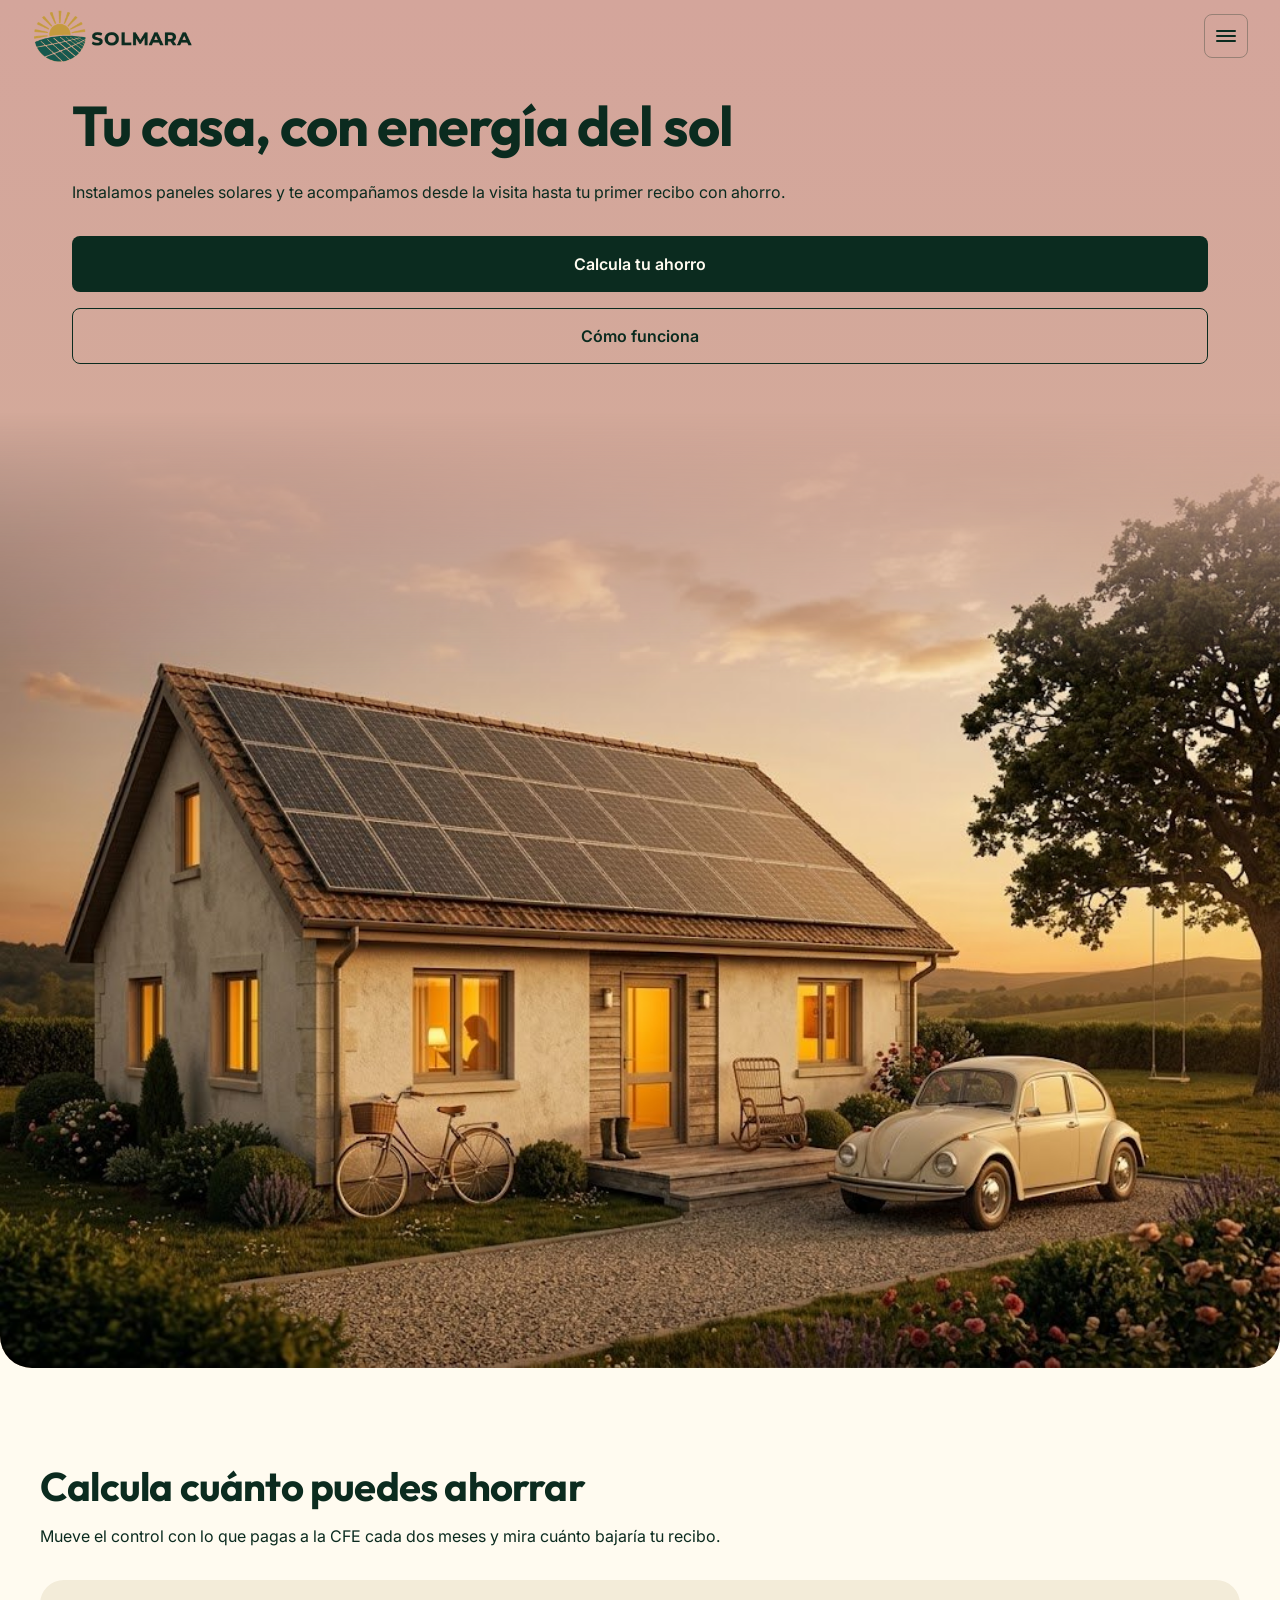
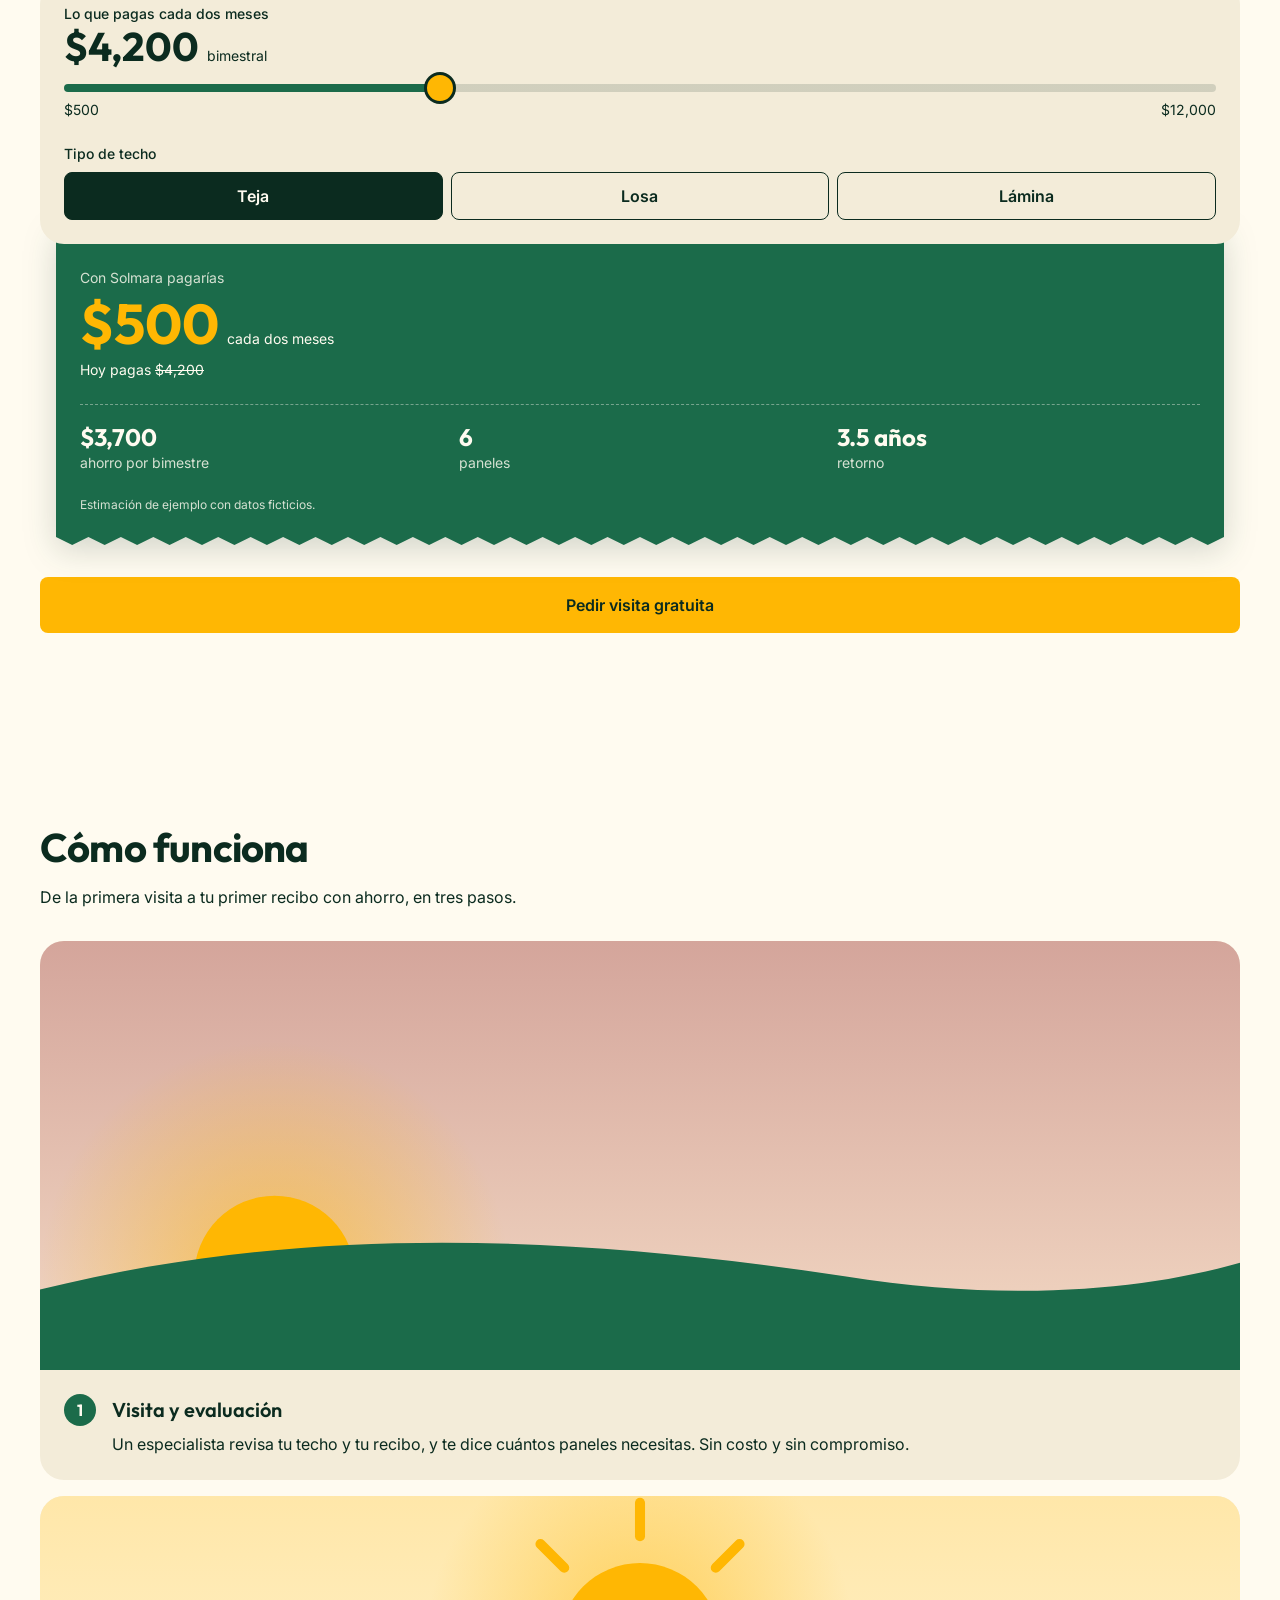
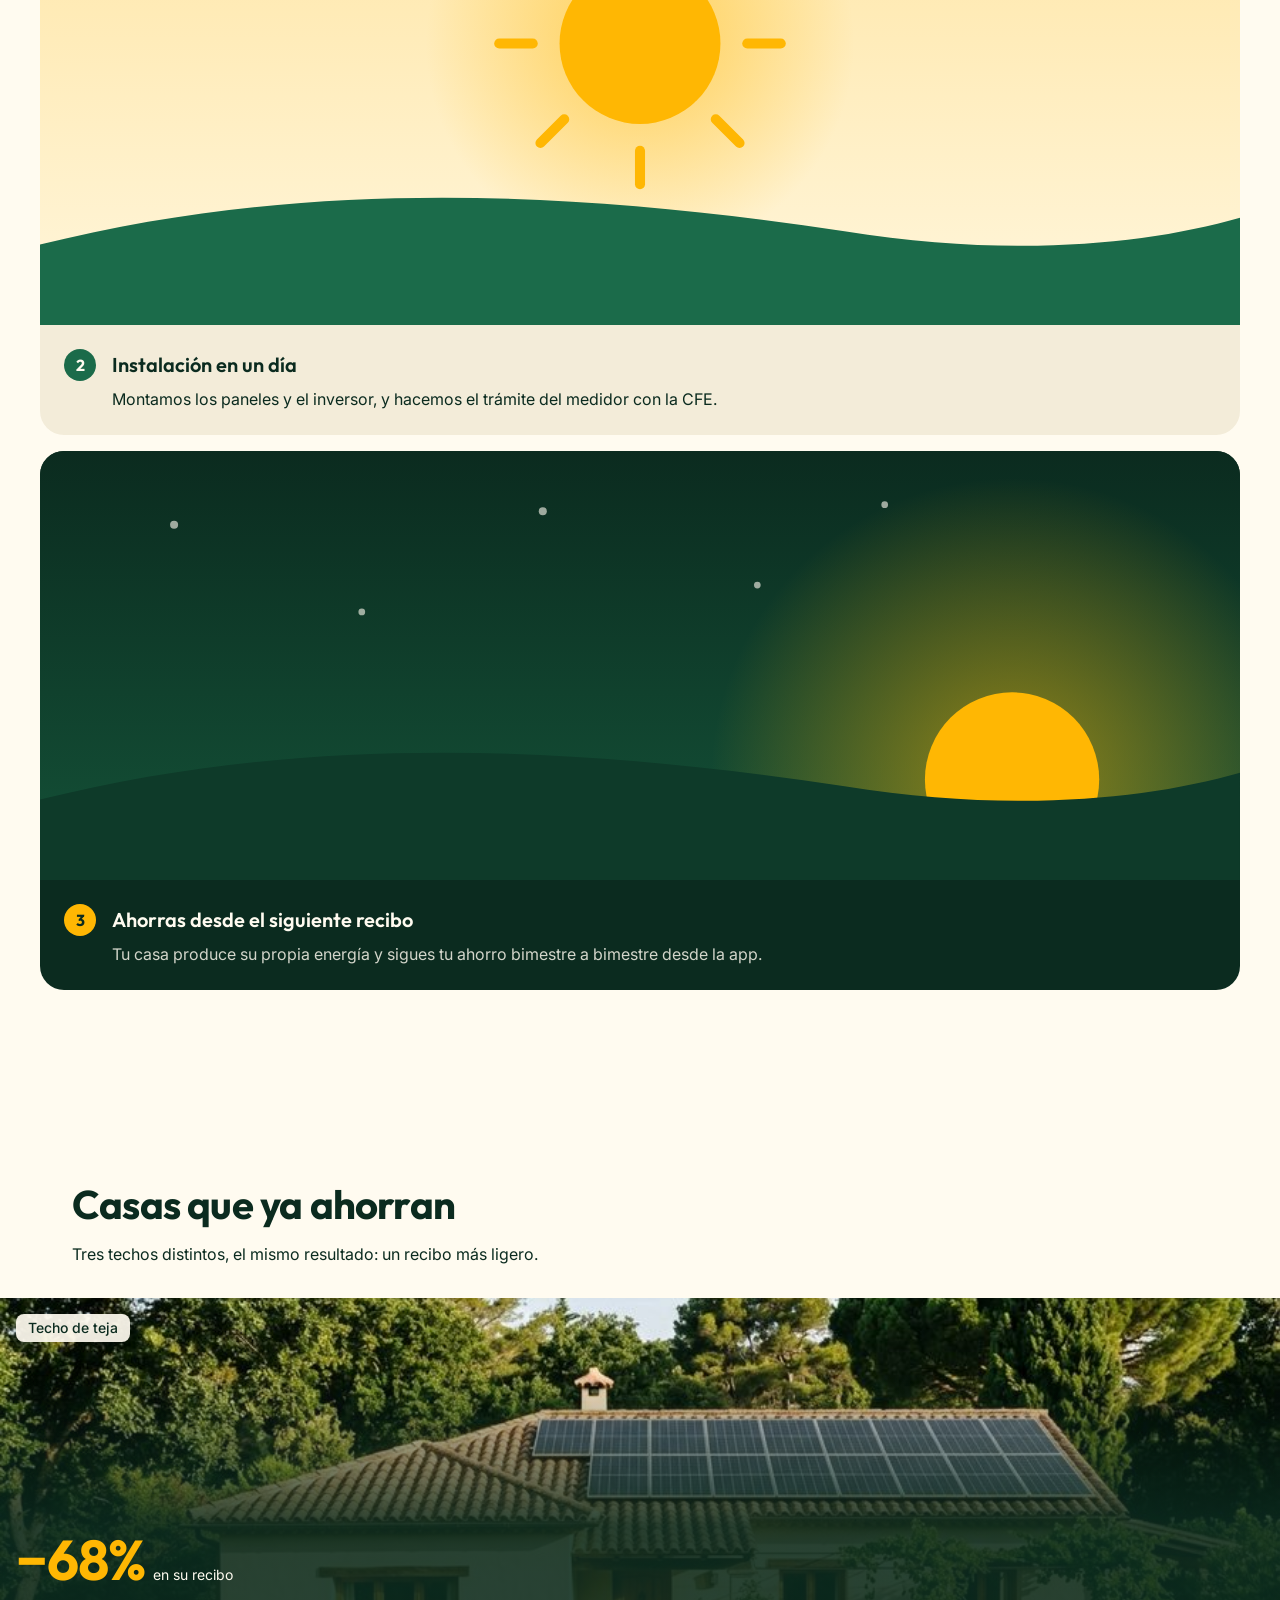
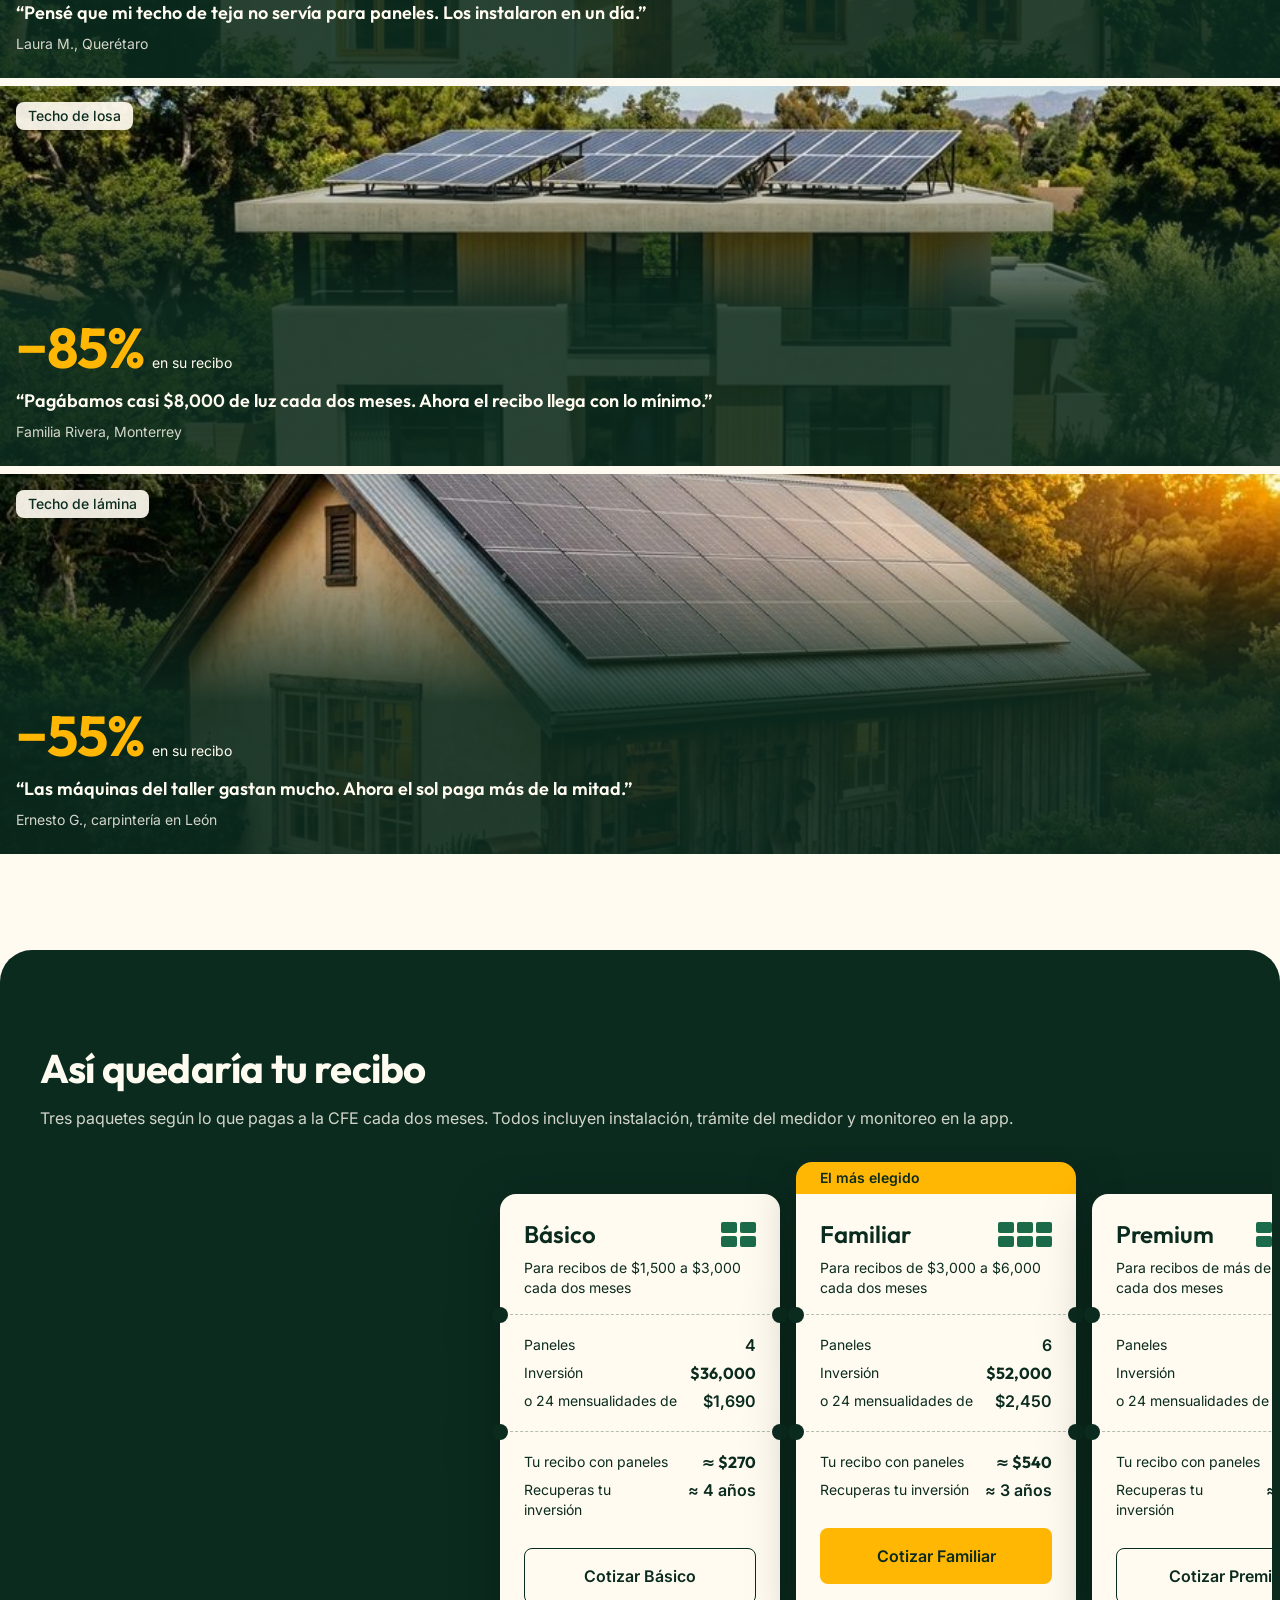
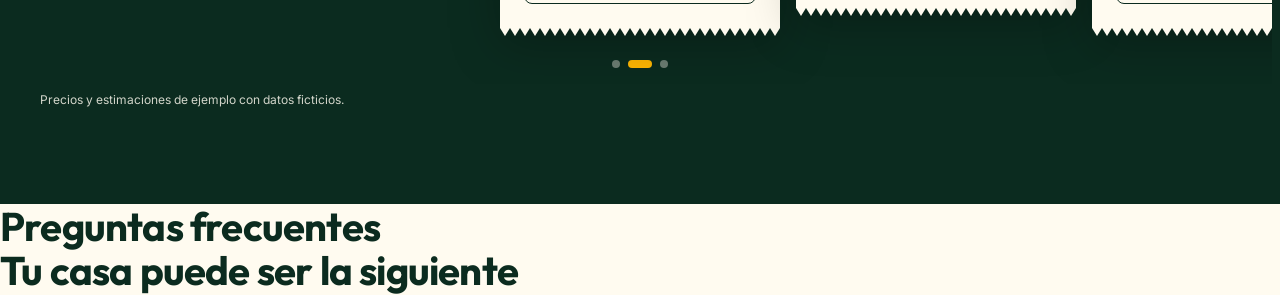
==== commit 807c4cd2: "feat: paquetes en móvil (HTML y CSS) Carrusel horizontal con scroll-snap y los tres boletos con las " ====
--- a/index.html
+++ b/index.html
@@ -277,8 +277,99 @@
       </div>
     </section>
 
-    <section id="paquetes" aria-labelledby="paquetes-titulo">
-      <h2 id="paquetes-titulo">Así quedaría tu recibo</h2>
+    <section id="paquetes" class="seccion seccion--oscura seccion--redondeada" aria-labelledby="paquetes-titulo">
+      <div class="contenedor grilla">
+        <h2 id="paquetes-titulo">Así quedaría tu recibo</h2>
+        <p class="paquetes__intro">Tres paquetes según lo que pagas a la CFE cada dos meses. Todos incluyen instalación, trámite del medidor y monitoreo en la app.</p>
+
+        <ul class="paquetes__carrusel" role="list">
+          <li class="boleto paquetes__boleto paquetes__boleto--lateral" data-paquete="basico">
+            <div class="boleto__cuerpo">
+              <div class="paquetes__cabecera">
+                <h3 class="paquetes__nombre">Básico</h3>
+                <svg class="paquetes__paneles" width="35" height="25" viewBox="0 0 35 25" aria-hidden="true">
+                  <rect x="0" y="0" width="16" height="11" rx="2"/><rect x="19" y="0" width="16" height="11" rx="2"/>
+                  <rect x="0" y="14" width="16" height="11" rx="2"/><rect x="19" y="14" width="16" height="11" rx="2"/>
+                </svg>
+              </div>
+              <p class="paquetes__rango">Para recibos de $1,500 a $3,000 cada dos meses</p>
+              <div class="boleto__separador"></div>
+              <dl>
+                <div class="paquetes__fila"><dt>Paneles</dt><dd class="paquetes__dato">4</dd></div>
+                <div class="paquetes__fila"><dt>Inversión</dt><dd class="paquetes__dato paquetes__dato--fuerte">$36,000</dd></div>
+                <div class="paquetes__fila"><dt>o 24 mensualidades de</dt><dd class="paquetes__dato">$1,690</dd></div>
+              </dl>
+              <div class="boleto__separador"></div>
+              <dl>
+                <div class="paquetes__fila"><dt>Tu recibo con paneles</dt><dd class="paquetes__dato paquetes__dato--fuerte">≈ $270</dd></div>
+                <div class="paquetes__fila"><dt>Recuperas tu inversión</dt><dd class="paquetes__dato">≈ 4 años</dd></div>
+              </dl>
+              <a class="boton boton--contorno boton--bloque paquetes__accion" href="#cotizacion">Cotizar Básico</a>
+            </div>
+            <svg class="boleto__dentado" viewBox="0 0 280 8" preserveAspectRatio="none" aria-hidden="true"><path fill="currentColor" d="M0 0H280L275 8L270 0L265 8L260 0L255 8L250 0L245 8L240 0L235 8L230 0L225 8L220 0L215 8L210 0L205 8L200 0L195 8L190 0L185 8L180 0L175 8L170 0L165 8L160 0L155 8L150 0L145 8L140 0L135 8L130 0L125 8L120 0L115 8L110 0L105 8L100 0L95 8L90 0L85 8L80 0L75 8L70 0L65 8L60 0L55 8L50 0L45 8L40 0L35 8L30 0L25 8L20 0L15 8L10 0L5 8L0 0Z"/></svg>
+          </li>
+
+          <li class="boleto paquetes__boleto paquetes__boleto--destacado" data-paquete="familiar">
+            <p class="paquetes__banda">El más elegido</p>
+            <div class="boleto__cuerpo">
+              <div class="paquetes__cabecera">
+                <h3 class="paquetes__nombre">Familiar</h3>
+                <svg class="paquetes__paneles" width="54" height="25" viewBox="0 0 54 25" aria-hidden="true">
+                  <rect x="0" y="0" width="16" height="11" rx="2"/><rect x="19" y="0" width="16" height="11" rx="2"/><rect x="38" y="0" width="16" height="11" rx="2"/>
+                  <rect x="0" y="14" width="16" height="11" rx="2"/><rect x="19" y="14" width="16" height="11" rx="2"/><rect x="38" y="14" width="16" height="11" rx="2"/>
+                </svg>
+              </div>
+              <p class="paquetes__rango">Para recibos de $3,000 a $6,000 cada dos meses</p>
+              <div class="boleto__separador"></div>
+              <dl>
+                <div class="paquetes__fila"><dt>Paneles</dt><dd class="paquetes__dato">6</dd></div>
+                <div class="paquetes__fila"><dt>Inversión</dt><dd class="paquetes__dato paquetes__dato--fuerte">$52,000</dd></div>
+                <div class="paquetes__fila"><dt>o 24 mensualidades de</dt><dd class="paquetes__dato">$2,450</dd></div>
+              </dl>
+              <div class="boleto__separador"></div>
+              <dl>
+                <div class="paquetes__fila"><dt>Tu recibo con paneles</dt><dd class="paquetes__dato paquetes__dato--fuerte">≈ $540</dd></div>
+                <div class="paquetes__fila"><dt>Recuperas tu inversión</dt><dd class="paquetes__dato">≈ 3 años</dd></div>
+              </dl>
+              <a class="boton boton--primario boton--bloque paquetes__accion" href="#cotizacion">Cotizar Familiar</a>
+            </div>
+            <svg class="boleto__dentado" viewBox="0 0 280 8" preserveAspectRatio="none" aria-hidden="true"><path fill="currentColor" d="M0 0H280L275 8L270 0L265 8L260 0L255 8L250 0L245 8L240 0L235 8L230 0L225 8L220 0L215 8L210 0L205 8L200 0L195 8L190 0L185 8L180 0L175 8L170 0L165 8L160 0L155 8L150 0L145 8L140 0L135 8L130 0L125 8L120 0L115 8L110 0L105 8L100 0L95 8L90 0L85 8L80 0L75 8L70 0L65 8L60 0L55 8L50 0L45 8L40 0L35 8L30 0L25 8L20 0L15 8L10 0L5 8L0 0Z"/></svg>
+          </li>
+
+          <li class="boleto paquetes__boleto paquetes__boleto--lateral" data-paquete="premium">
+            <div class="boleto__cuerpo">
+              <div class="paquetes__cabecera">
+                <h3 class="paquetes__nombre">Premium</h3>
+                <svg class="paquetes__paneles" width="92" height="25" viewBox="0 0 92 25" aria-hidden="true">
+                  <rect x="0" y="0" width="16" height="11" rx="2"/><rect x="19" y="0" width="16" height="11" rx="2"/><rect x="38" y="0" width="16" height="11" rx="2"/><rect x="57" y="0" width="16" height="11" rx="2"/><rect x="76" y="0" width="16" height="11" rx="2"/>
+                  <rect x="0" y="14" width="16" height="11" rx="2"/><rect x="19" y="14" width="16" height="11" rx="2"/><rect x="38" y="14" width="16" height="11" rx="2"/><rect x="57" y="14" width="16" height="11" rx="2"/><rect x="76" y="14" width="16" height="11" rx="2"/>
+                </svg>
+              </div>
+              <p class="paquetes__rango">Para recibos de más de $6,000 cada dos meses</p>
+              <div class="boleto__separador"></div>
+              <dl>
+                <div class="paquetes__fila"><dt>Paneles</dt><dd class="paquetes__dato">10</dd></div>
+                <div class="paquetes__fila"><dt>Inversión</dt><dd class="paquetes__dato paquetes__dato--fuerte">$85,000</dd></div>
+                <div class="paquetes__fila"><dt>o 24 mensualidades de</dt><dd class="paquetes__dato">$3,990</dd></div>
+              </dl>
+              <div class="boleto__separador"></div>
+              <dl>
+                <div class="paquetes__fila"><dt>Tu recibo con paneles</dt><dd class="paquetes__dato paquetes__dato--fuerte">≈ $960</dd></div>
+                <div class="paquetes__fila"><dt>Recuperas tu inversión</dt><dd class="paquetes__dato">≈ 2.5 años</dd></div>
+              </dl>
+              <a class="boton boton--contorno boton--bloque paquetes__accion" href="#cotizacion">Cotizar Premium</a>
+            </div>
+            <svg class="boleto__dentado" viewBox="0 0 280 8" preserveAspectRatio="none" aria-hidden="true"><path fill="currentColor" d="M0 0H280L275 8L270 0L265 8L260 0L255 8L250 0L245 8L240 0L235 8L230 0L225 8L220 0L215 8L210 0L205 8L200 0L195 8L190 0L185 8L180 0L175 8L170 0L165 8L160 0L155 8L150 0L145 8L140 0L135 8L130 0L125 8L120 0L115 8L110 0L105 8L100 0L95 8L90 0L85 8L80 0L75 8L70 0L65 8L60 0L55 8L50 0L45 8L40 0L35 8L30 0L25 8L20 0L15 8L10 0L5 8L0 0Z"/></svg>
+          </li>
+        </ul>
+
+        <div class="paquetes__puntos" aria-hidden="true">
+          <span class="paquetes__punto"></span>
+          <span class="paquetes__punto paquetes__punto--activo"></span>
+          <span class="paquetes__punto"></span>
+        </div>
+        <p class="paquetes__nota">Precios y estimaciones de ejemplo con datos ficticios.</p>
+      </div>
     </section>
 
     <section id="preguntas" aria-labelledby="preguntas-titulo">
--- a/css/tokens.css
+++ b/css/tokens.css
@@ -102,4 +102,7 @@
   --color-borde-fuerte: rgba(11, 43, 31, 0.3);
   --texto-insignia: 700 1rem/1.5rem var(--fuente-titulos); /* 16/24 */
   --color-velo-foto: rgba(11, 43, 31, 0.88);
+  --texto-etiqueta-fuerte: 600 0.875rem/1.25rem var(--fuente-texto); /* 14/20 */
+  --texto-dato: 600 1rem/1.25rem var(--fuente-texto);                /* 16/20 */
+  --texto-dato-fuerte: 700 1rem/1.25rem var(--fuente-titulos);       /* 16/20 */
 }
--- a/css/base.css
+++ b/css/base.css
@@ -86,6 +86,11 @@
   outline-color: var(--color-amarillo);
 }
 
+/* Los boletos son crema aunque estén en la sección oscura: ahí el amarillo daría 1.69:1. */
+.boleto :focus-visible {
+  outline-color: var(--color-verde-bosque);
+}
+
 .seccion--cielo :focus-visible,
 .encabezado :focus-visible {
   outline-color: var(--color-verde-oscuro);
--- a/css/secciones/paquetes.css
+++ b/css/secciones/paquetes.css
@@ -0,0 +1,120 @@
+.paquetes__intro {
+  margin-top: var(--espacio-sm);
+  color: var(--color-texto-claro-suave);
+}
+
+.paquetes__carrusel {
+  --ancho-boleto: 280px;
+  display: flex;
+  align-items: flex-start;
+  gap: var(--espacio-sm);
+  /* Arriba y abajo hay espacio extra para que la sombra de los boletos no se corte
+     (un contenedor con desplazamiento recorta lo que se sale); los márgenes lo descuentan
+     para conservar las distancias de la maqueta: 32 px arriba y 24 px hasta los puntos.
+     El descuento de abajo va aquí y no en los puntos: en una grilla, un margen negativo
+     arriba de un elemento lo estira. */
+  margin: calc(var(--espacio-lg) - var(--espacio-sm)) calc(-1 * var(--margen-pagina)) calc(-1 * var(--espacio-xl));
+  /* A los lados, el espacio justo para que el primer y el último boleto también puedan
+     quedar al centro. El 50 % se mide sobre el contenedor sin los márgenes de página. */
+  padding: var(--espacio-sm) calc(50% + var(--margen-pagina) - var(--ancho-boleto) / 2) var(--espacio-xl);
+  list-style: none;
+  overflow-x: auto;
+  scroll-snap-type: x mandatory;
+  scrollbar-width: none;
+}
+
+.paquetes__carrusel::-webkit-scrollbar {
+  display: none;
+}
+
+.paquetes__boleto {
+  flex: 0 0 var(--ancho-boleto);
+  scroll-snap-align: center;
+}
+
+.paquetes__boleto--lateral {
+  margin-top: var(--espacio-lg);
+}
+
+/* La banda ocupa la parte de arriba del Familiar: el cuerpo ya no lleva esquinas. */
+.paquetes__boleto--destacado .boleto__cuerpo {
+  border-radius: 0;
+}
+
+.paquetes__banda {
+  display: flex;
+  align-items: center;
+  min-height: var(--espacio-lg);
+  padding-inline: var(--espacio-md);
+  border-radius: var(--radio-md) var(--radio-md) 0 0;
+  background-color: var(--color-amarillo);
+  color: var(--color-texto);
+  font: var(--texto-etiqueta-fuerte);
+}
+
+.paquetes__cabecera {
+  display: flex;
+  align-items: center;
+  justify-content: space-between;
+  gap: var(--espacio-sm);
+}
+
+.paquetes__nombre {
+  font: var(--texto-h3-grande);
+}
+
+.paquetes__paneles {
+  fill: var(--color-verde-bosque);
+}
+
+.paquetes__rango {
+  margin-top: var(--espacio-xs);
+  font: var(--texto-pequeno);
+}
+
+.paquetes__fila {
+  display: flex;
+  justify-content: space-between;
+  gap: var(--espacio-sm);
+  padding-block: var(--espacio-2xs);
+  font: var(--texto-pequeno);
+}
+
+.paquetes__dato {
+  font: var(--texto-dato);
+  white-space: nowrap;
+}
+
+.paquetes__dato--fuerte {
+  font: var(--texto-dato-fuerte);
+}
+
+.paquetes__accion {
+  margin-top: var(--espacio-md);
+}
+
+.paquetes__puntos {
+  display: flex;
+  justify-content: center;
+  gap: var(--espacio-xs);
+  margin-top: var(--espacio-md);
+}
+
+.paquetes__punto {
+  width: var(--espacio-xs);
+  height: var(--espacio-xs);
+  border-radius: 50%;
+  background-color: var(--color-borde-claro-fuerte);
+}
+
+.paquetes__punto--activo {
+  width: var(--espacio-md);
+  border-radius: var(--radio-sm);
+  background-color: var(--color-amarillo);
+}
+
+.paquetes__nota {
+  margin-top: var(--espacio-md);
+  color: var(--color-texto-claro-suave);
+  font: var(--texto-mini);
+}
--- a/css/sin-js.css
+++ b/css/sin-js.css
@@ -3,3 +3,8 @@
 .encabezado__boton-menu {
   display: none;
 }
+
+/* Los puntos de Paquetes solo indican el boleto centrado si paquetes.js los mueve. */
+.paquetes__puntos {
+  display: none;
+}
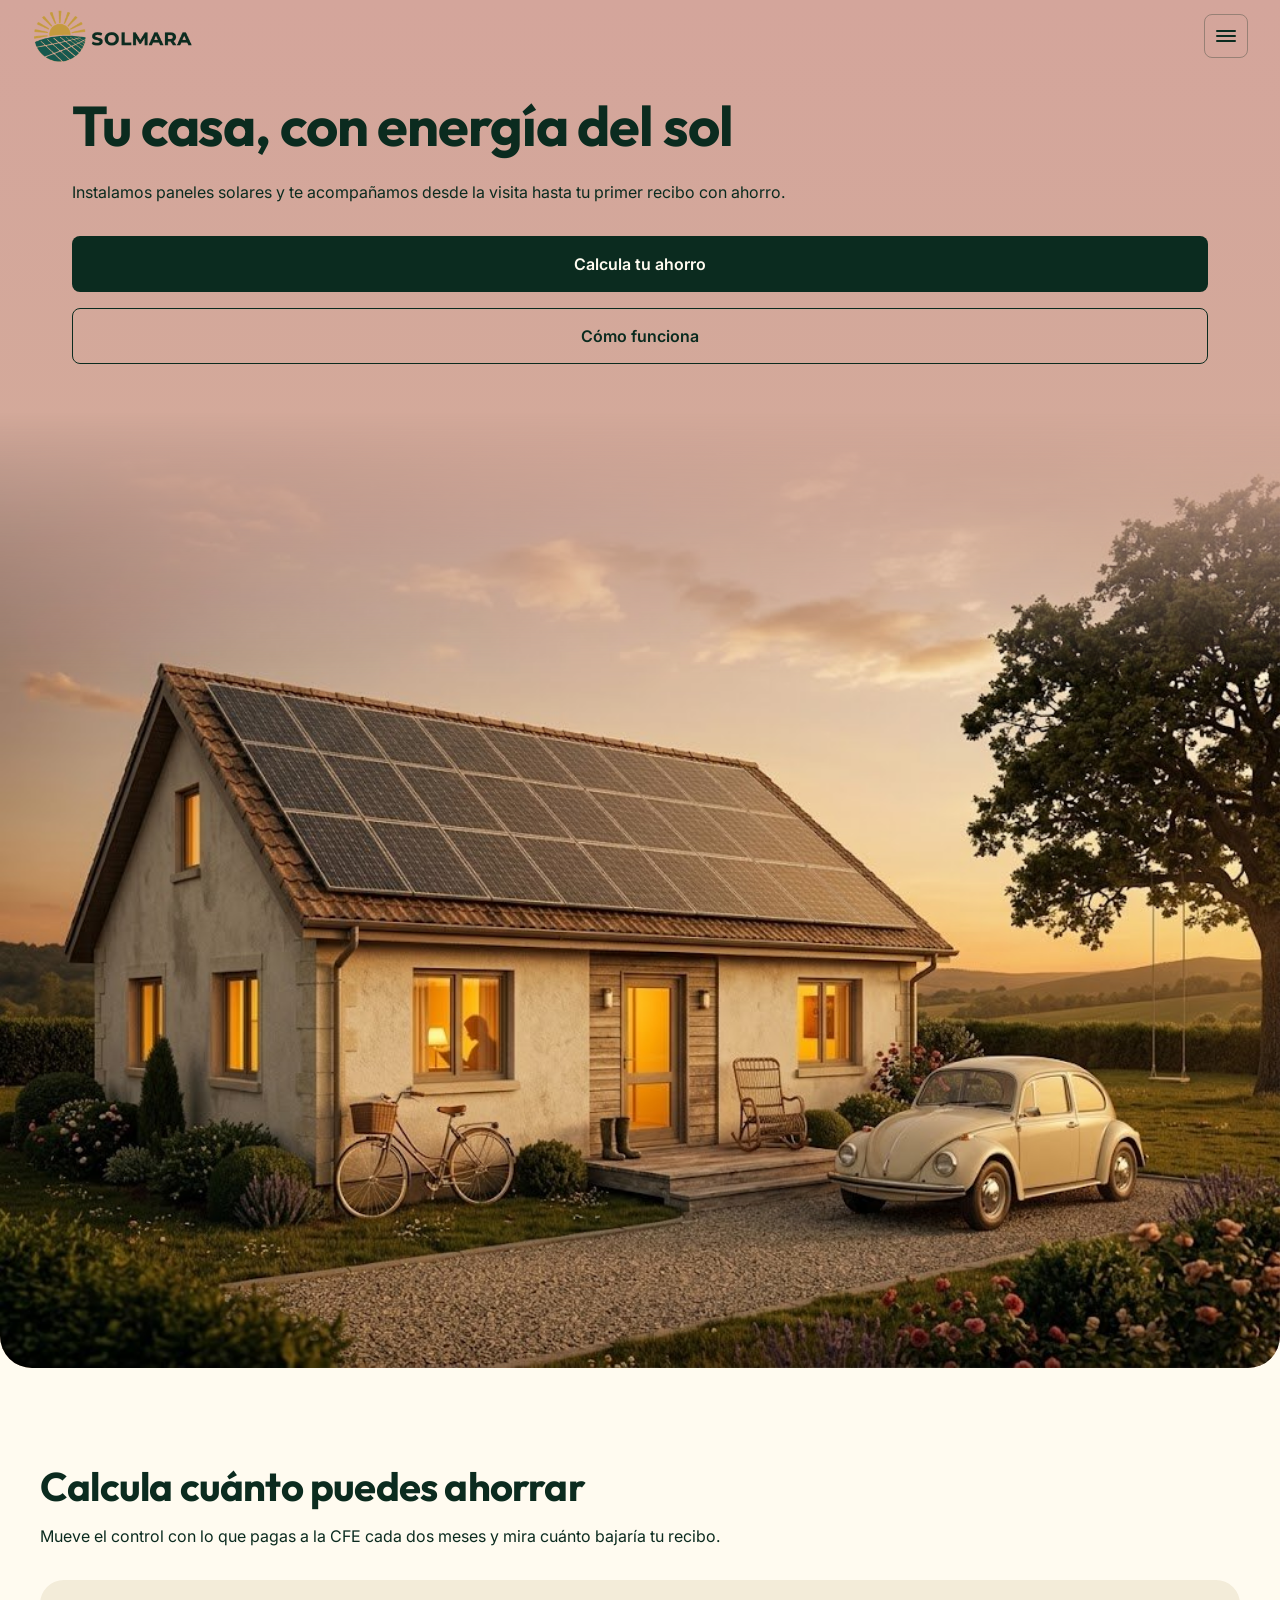
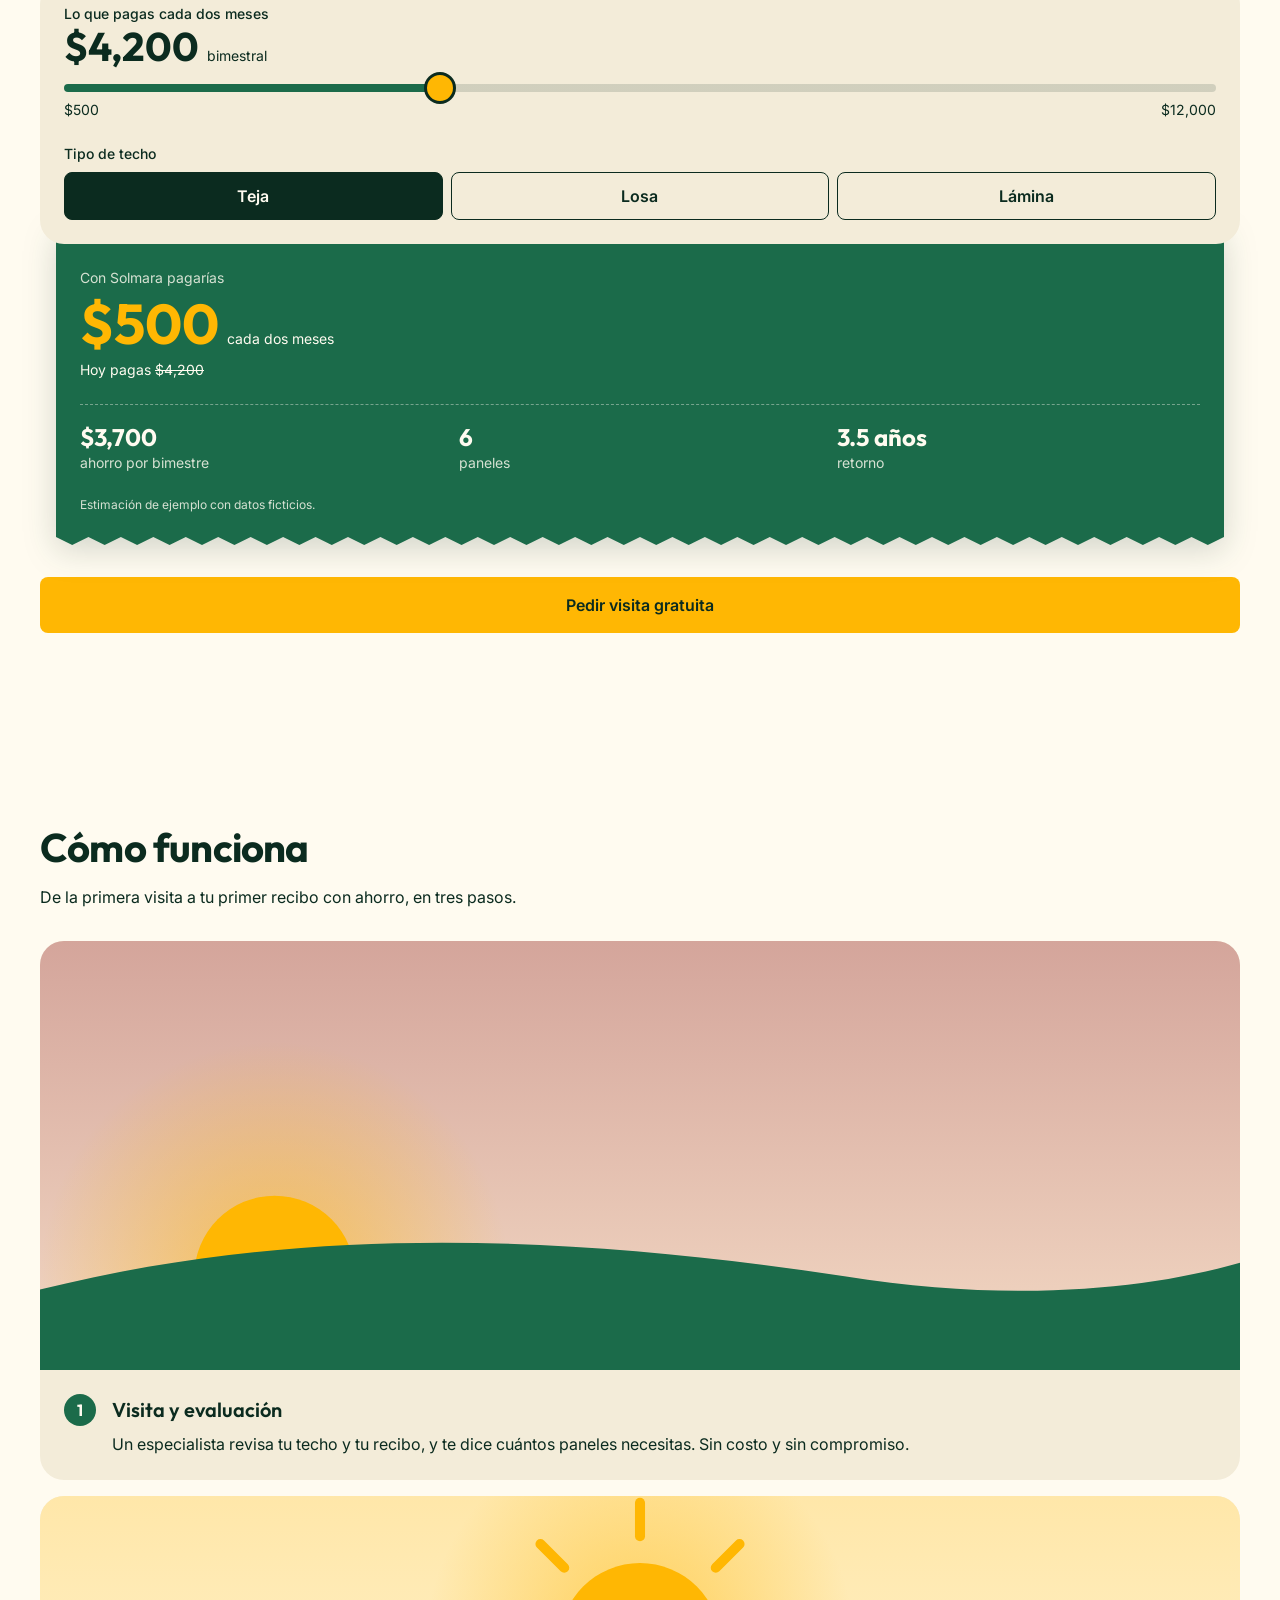
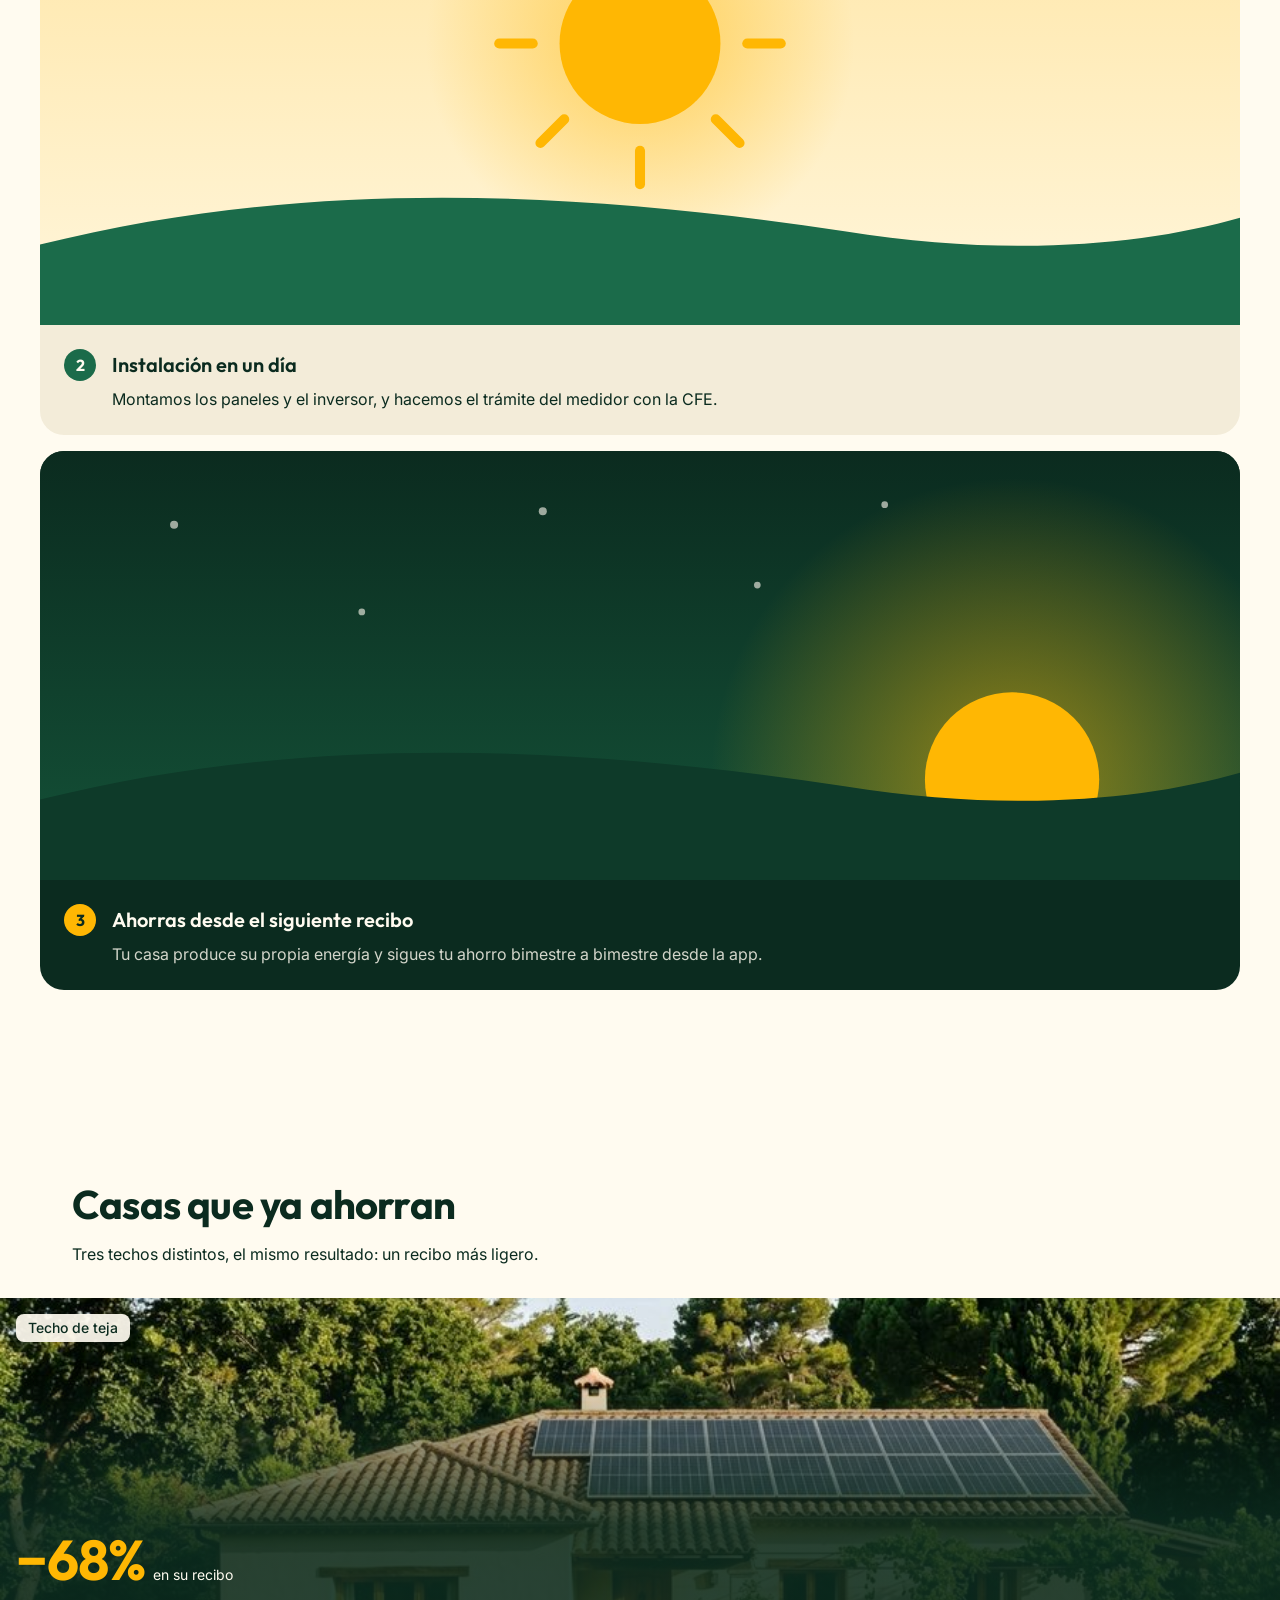
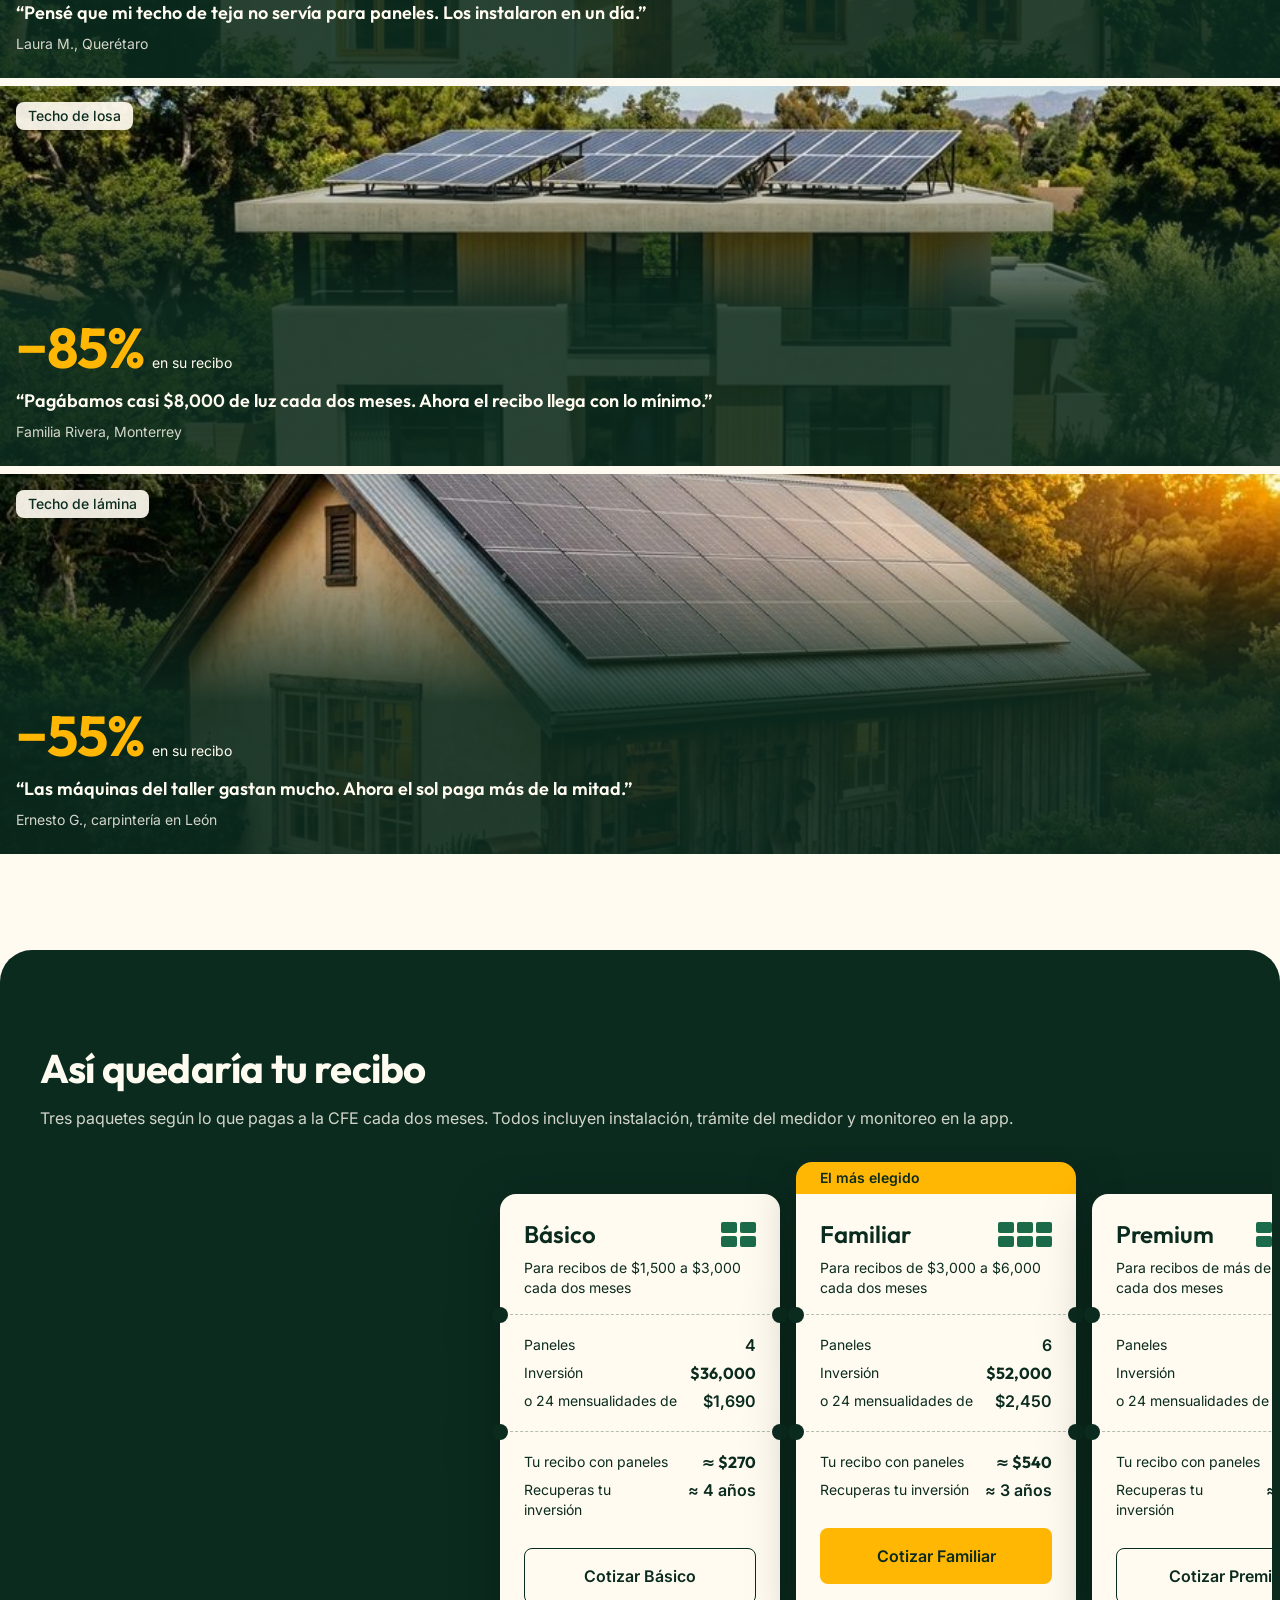
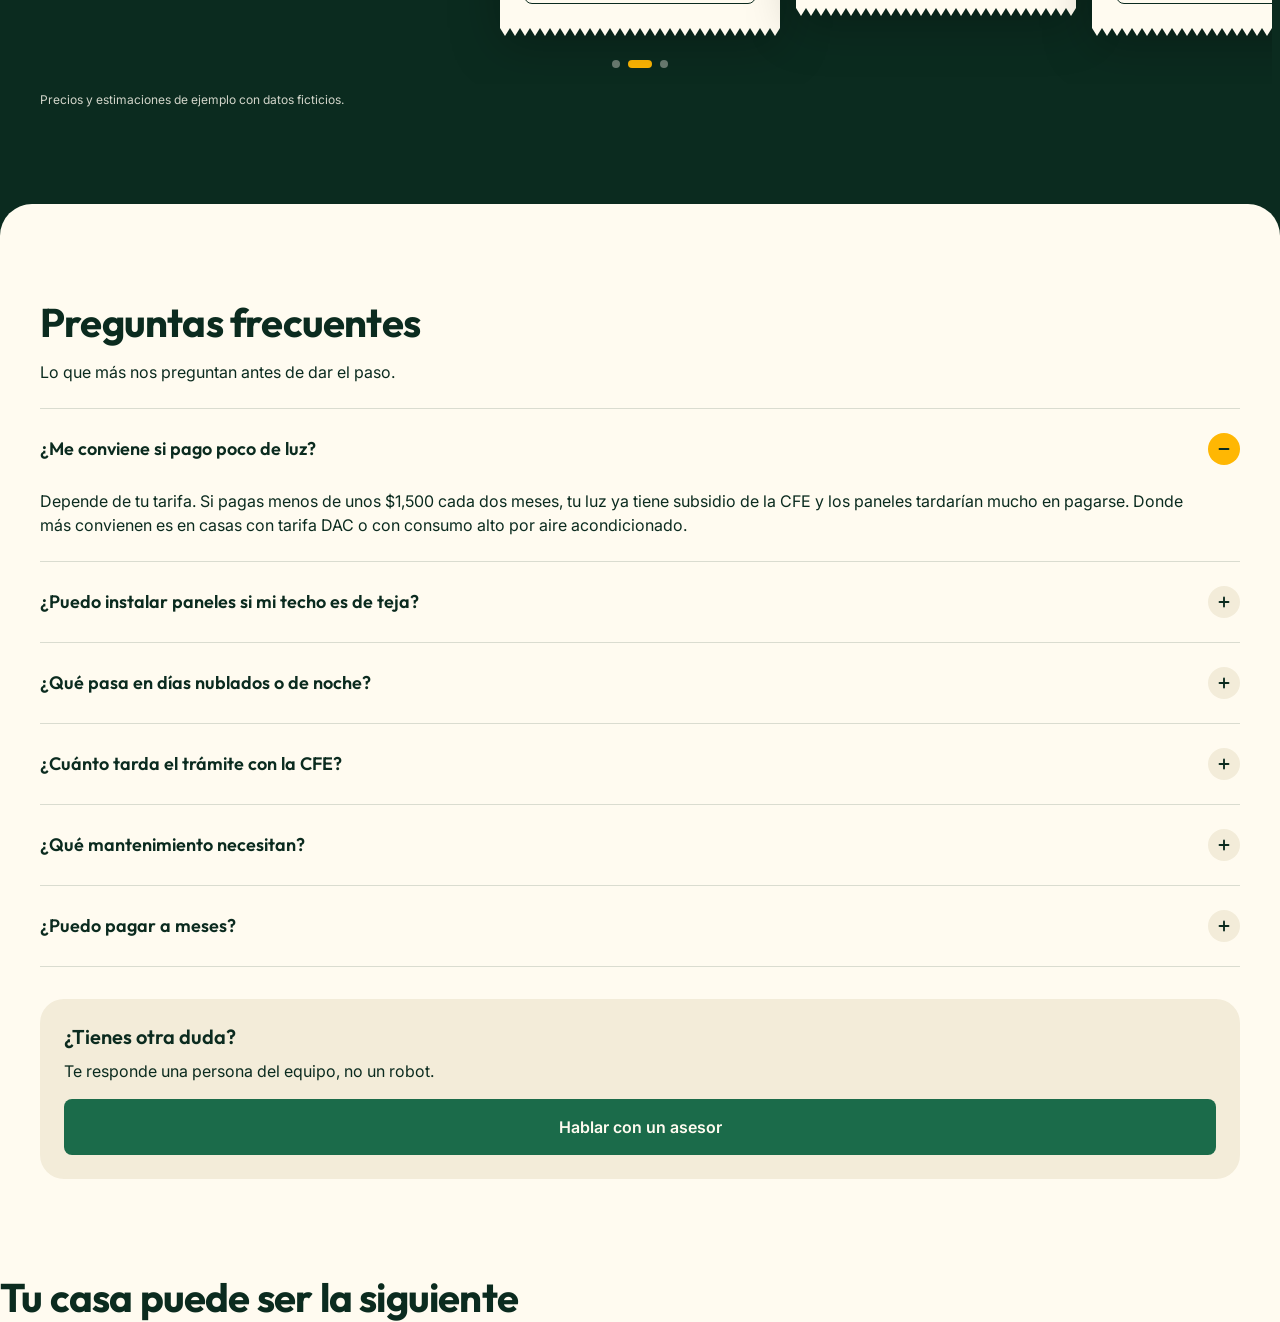
==== commit 0ff307c8: "feat: preguntas frecuentes en móvil Acordeón con details y summary, que funciona sin JavaScript; el " ====
--- a/index.html
+++ b/index.html
@@ -277,7 +277,7 @@
       </div>
     </section>
 
-    <section id="paquetes" class="seccion seccion--oscura seccion--redondeada" aria-labelledby="paquetes-titulo">
+    <section id="paquetes" class="seccion seccion--oscura seccion--redondeada paquetes" aria-labelledby="paquetes-titulo">
       <div class="contenedor grilla">
         <h2 id="paquetes-titulo">Así quedaría tu recibo</h2>
         <p class="paquetes__intro">Tres paquetes según lo que pagas a la CFE cada dos meses. Todos incluyen instalación, trámite del medidor y monitoreo en la app.</p>
@@ -372,8 +372,92 @@
       </div>
     </section>
 
-    <section id="preguntas" aria-labelledby="preguntas-titulo">
-      <h2 id="preguntas-titulo">Preguntas frecuentes</h2>
+    <section id="preguntas" class="seccion seccion--redondeada preguntas" aria-labelledby="preguntas-titulo">
+      <div class="contenedor grilla">
+        <h2 id="preguntas-titulo">Preguntas frecuentes</h2>
+        <p class="preguntas__intro">Lo que más nos preguntan antes de dar el paso.</p>
+
+        <div class="preguntas__lista">
+          <details class="pregunta" open>
+            <summary class="pregunta__resumen">
+              ¿Me conviene si pago poco de luz?
+              <span class="pregunta__icono" aria-hidden="true">
+                <svg width="18" height="18" viewBox="0 0 24 24" fill="none" stroke="currentColor" stroke-width="2.5" stroke-linecap="round">
+                  <line class="pregunta__vertical" x1="12" y1="6" x2="12" y2="18"/>
+                  <line x1="6" y1="12" x2="18" y2="12"/>
+                </svg>
+              </span>
+            </summary>
+            <p class="pregunta__respuesta">Depende de tu tarifa. Si pagas menos de unos $1,500 cada dos meses, tu luz ya tiene subsidio de la CFE y los paneles tardarían mucho en pagarse. Donde más convienen es en casas con tarifa DAC o con consumo alto por aire acondicionado.</p>
+          </details>
+          <details class="pregunta">
+            <summary class="pregunta__resumen">
+              ¿Puedo instalar paneles si mi techo es de teja?
+              <span class="pregunta__icono" aria-hidden="true">
+                <svg width="18" height="18" viewBox="0 0 24 24" fill="none" stroke="currentColor" stroke-width="2.5" stroke-linecap="round">
+                  <line class="pregunta__vertical" x1="12" y1="6" x2="12" y2="18"/>
+                  <line x1="6" y1="12" x2="18" y2="12"/>
+                </svg>
+              </span>
+            </summary>
+            <p class="pregunta__respuesta">Sí. Usamos soportes especiales que se fijan a la estructura sin cargar el peso en las tejas, y sellamos cada punto de anclaje para evitar filtraciones. La teja de barro es más frágil, por eso esa instalación cuesta un poco más.</p>
+          </details>
+          <details class="pregunta">
+            <summary class="pregunta__resumen">
+              ¿Qué pasa en días nublados o de noche?
+              <span class="pregunta__icono" aria-hidden="true">
+                <svg width="18" height="18" viewBox="0 0 24 24" fill="none" stroke="currentColor" stroke-width="2.5" stroke-linecap="round">
+                  <line class="pregunta__vertical" x1="12" y1="6" x2="12" y2="18"/>
+                  <line x1="6" y1="12" x2="18" y2="12"/>
+                </svg>
+              </span>
+            </summary>
+            <p class="pregunta__respuesta">Tu casa sigue conectada a la red de la CFE. La energía que produces de más durante el día se registra en tu medidor bidireccional y se descuenta de lo que consumes de noche o en días nublados.</p>
+          </details>
+          <details class="pregunta">
+            <summary class="pregunta__resumen">
+              ¿Cuánto tarda el trámite con la CFE?
+              <span class="pregunta__icono" aria-hidden="true">
+                <svg width="18" height="18" viewBox="0 0 24 24" fill="none" stroke="currentColor" stroke-width="2.5" stroke-linecap="round">
+                  <line class="pregunta__vertical" x1="12" y1="6" x2="12" y2="18"/>
+                  <line x1="6" y1="12" x2="18" y2="12"/>
+                </svg>
+              </span>
+            </summary>
+            <p class="pregunta__respuesta">La instalación toma un día. El cambio a medidor bidireccional depende de la CFE y suele tardar algunas semanas. Nosotros hacemos todo el trámite por ti.</p>
+          </details>
+          <details class="pregunta">
+            <summary class="pregunta__resumen">
+              ¿Qué mantenimiento necesitan?
+              <span class="pregunta__icono" aria-hidden="true">
+                <svg width="18" height="18" viewBox="0 0 24 24" fill="none" stroke="currentColor" stroke-width="2.5" stroke-linecap="round">
+                  <line class="pregunta__vertical" x1="12" y1="6" x2="12" y2="18"/>
+                  <line x1="6" y1="12" x2="18" y2="12"/>
+                </svg>
+              </span>
+            </summary>
+            <p class="pregunta__respuesta">Poco: limpiar el polvo de los paneles de vez en cuando y una revisión técnica cada uno o dos años. Los paneles suelen durar más de 25 años.</p>
+          </details>
+          <details class="pregunta">
+            <summary class="pregunta__resumen">
+              ¿Puedo pagar a meses?
+              <span class="pregunta__icono" aria-hidden="true">
+                <svg width="18" height="18" viewBox="0 0 24 24" fill="none" stroke="currentColor" stroke-width="2.5" stroke-linecap="round">
+                  <line class="pregunta__vertical" x1="12" y1="6" x2="12" y2="18"/>
+                  <line x1="6" y1="12" x2="18" y2="12"/>
+                </svg>
+              </span>
+            </summary>
+            <p class="pregunta__respuesta">Sí. Todos los paquetes se pueden pagar en 24 mensualidades, y lo que ahorras en tu recibo ayuda a cubrir buena parte de cada pago.</p>
+          </details>
+        </div>
+
+        <div class="preguntas__ayuda">
+          <h3>¿Tienes otra duda?</h3>
+          <p class="preguntas__ayuda-texto">Te responde una persona del equipo, no un robot.</p>
+          <a class="boton boton--secundario boton--bloque preguntas__ayuda-accion" href="#cotizacion">Hablar con un asesor</a>
+        </div>
+      </div>
     </section>
 
     <section id="cotizacion" aria-labelledby="cotizacion-titulo">
--- a/css/secciones/paquetes.css
+++ b/css/secciones/paquetes.css
@@ -1,3 +1,9 @@
+/* Preguntas se encima sobre el final de esta sección lo que miden sus esquinas: ese
+   espacio extra queda tapado y el visible bajo la nota sigue siendo el de siempre. */
+.paquetes {
+  padding-bottom: calc(var(--padding-seccion) + var(--radio-xl));
+}
+
 .paquetes__intro {
   margin-top: var(--espacio-sm);
   color: var(--color-texto-claro-suave);
--- a/css/secciones/preguntas.css
+++ b/css/secciones/preguntas.css
@@ -0,0 +1,84 @@
+/* Sube lo que miden sus esquinas para quedar encimada sobre Paquetes: así en las
+   esquinas redondeadas se ve el verde oscuro de abajo y no el crema de la página.
+   position: relative la pinta siempre encima de Paquetes en la zona encimada. */
+.preguntas {
+  position: relative;
+  margin-top: calc(-1 * var(--radio-xl));
+  background-color: var(--color-crema);
+}
+
+.preguntas__intro {
+  margin-top: var(--espacio-sm);
+}
+
+.preguntas__lista {
+  margin-top: var(--espacio-md);
+  border-top: 1px solid var(--color-borde);
+}
+
+.pregunta {
+  border-bottom: 1px solid var(--color-borde);
+}
+
+.pregunta__resumen {
+  display: flex;
+  align-items: center;
+  justify-content: space-between;
+  gap: var(--espacio-sm);
+  padding-block: var(--espacio-md);
+  font: var(--texto-cita);
+  list-style: none;
+  cursor: pointer;
+}
+
+/* Safari dibuja el triángulo con su propio pseudo-elemento: list-style no lo quita. */
+.pregunta__resumen::-webkit-details-marker {
+  display: none;
+}
+
+.pregunta__icono {
+  display: flex;
+  flex: none;
+  align-items: center;
+  justify-content: center;
+  width: var(--espacio-lg);
+  height: var(--espacio-lg);
+  border-radius: 50%;
+  background-color: var(--color-arena);
+  color: var(--color-texto);
+}
+
+/* Abierta: se oculta la línea vertical del "+" (queda "−") y el círculo es amarillo. */
+.pregunta[open] .pregunta__icono {
+  background-color: var(--color-amarillo);
+}
+
+.pregunta[open] .pregunta__vertical {
+  display: none;
+}
+
+@media (hover: hover) {
+  .pregunta:not([open]) .pregunta__resumen:hover .pregunta__icono {
+    background-color: var(--color-amarillo);
+  }
+}
+
+.pregunta__respuesta {
+  margin-bottom: var(--espacio-md);
+  padding-right: var(--espacio-xl);
+}
+
+.preguntas__ayuda {
+  margin-top: var(--espacio-lg);
+  padding: var(--espacio-md);
+  border-radius: var(--radio-lg);
+  background-color: var(--color-arena);
+}
+
+.preguntas__ayuda-texto {
+  margin-top: var(--espacio-xs);
+}
+
+.preguntas__ayuda-accion {
+  margin-top: var(--espacio-sm);
+}
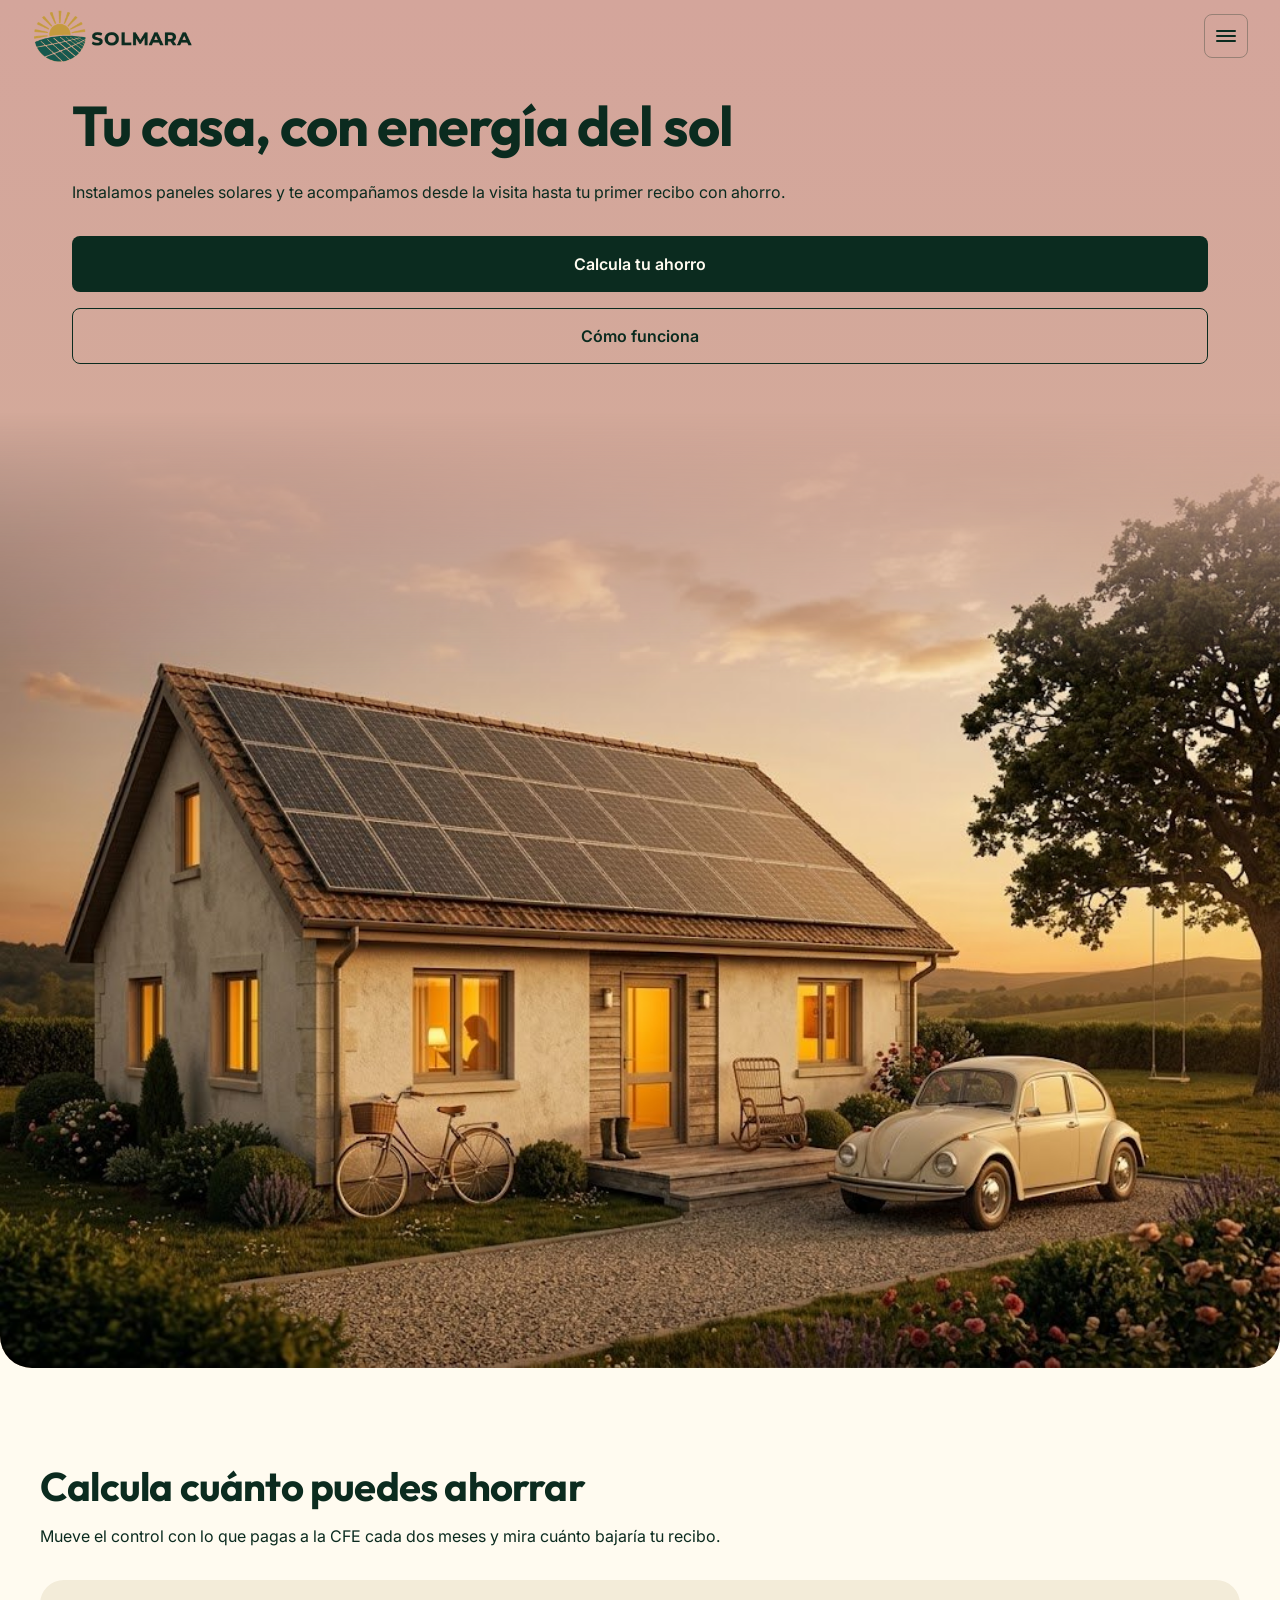
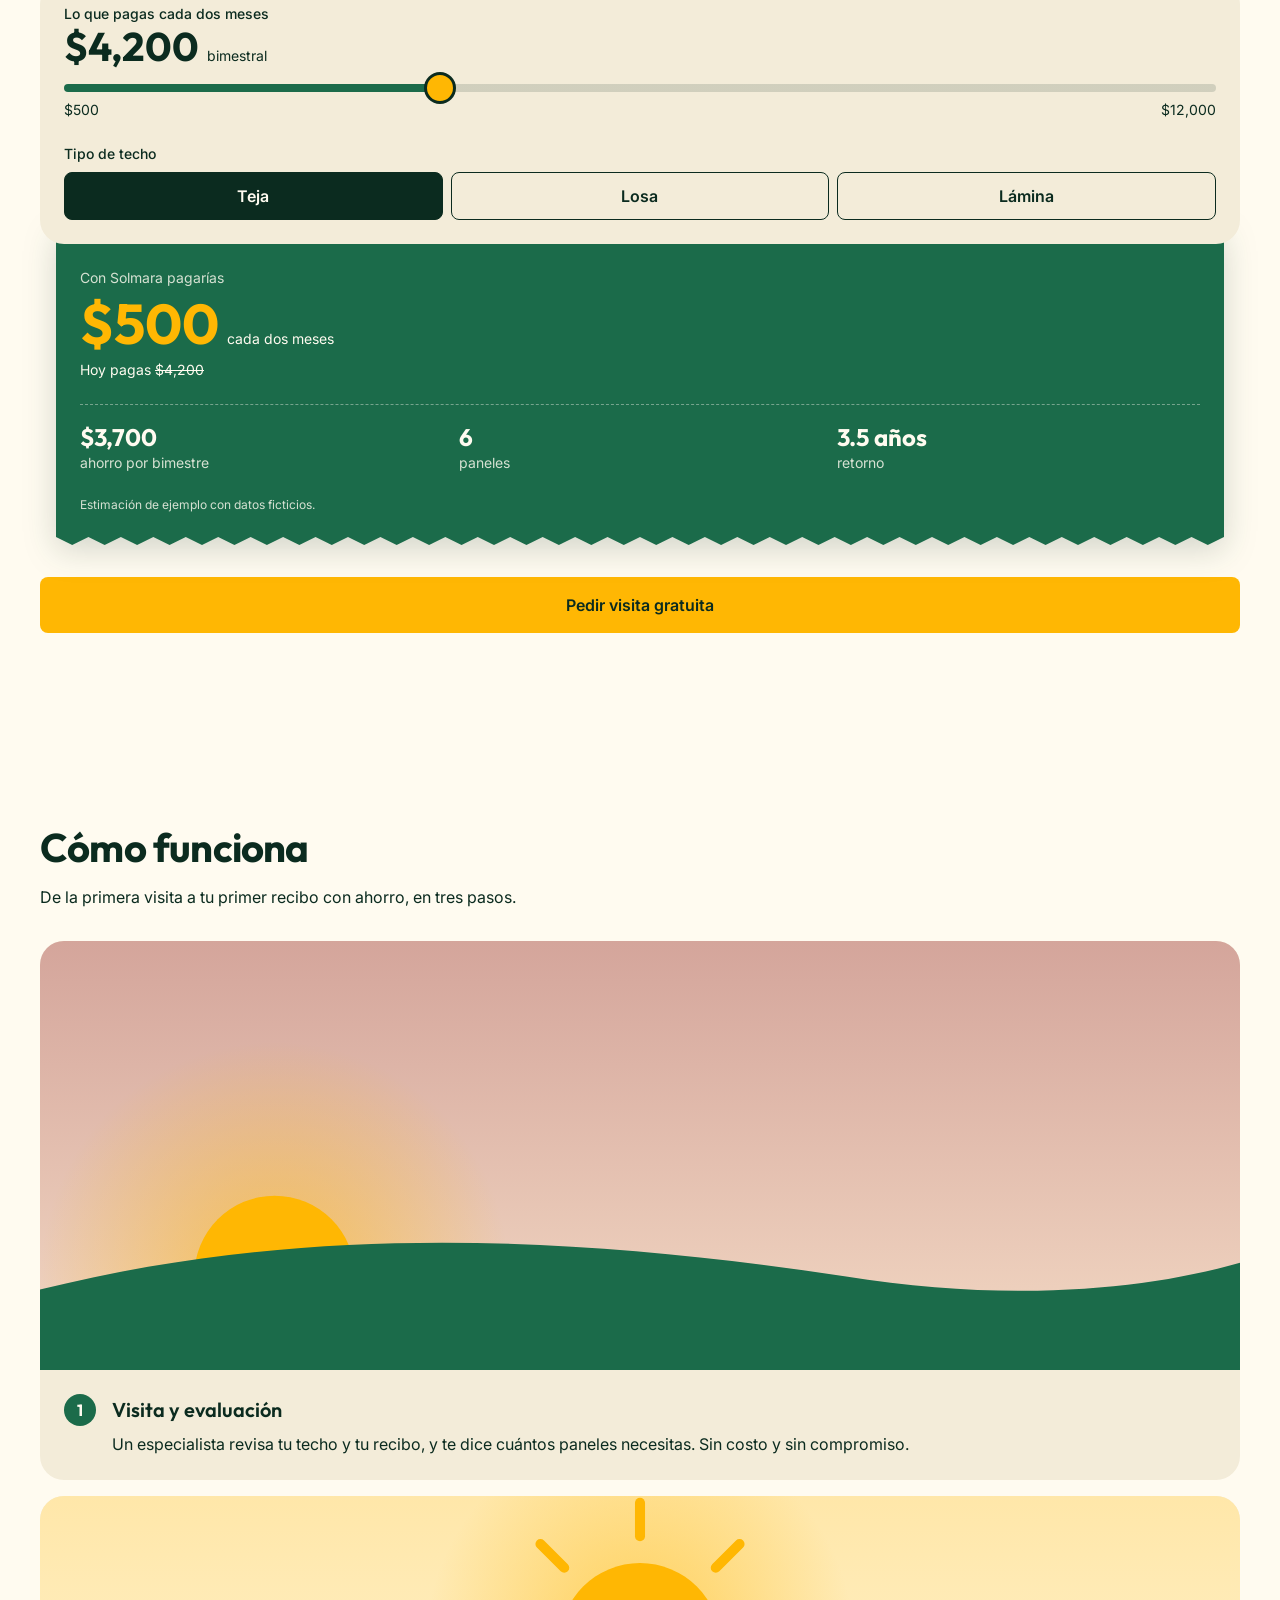
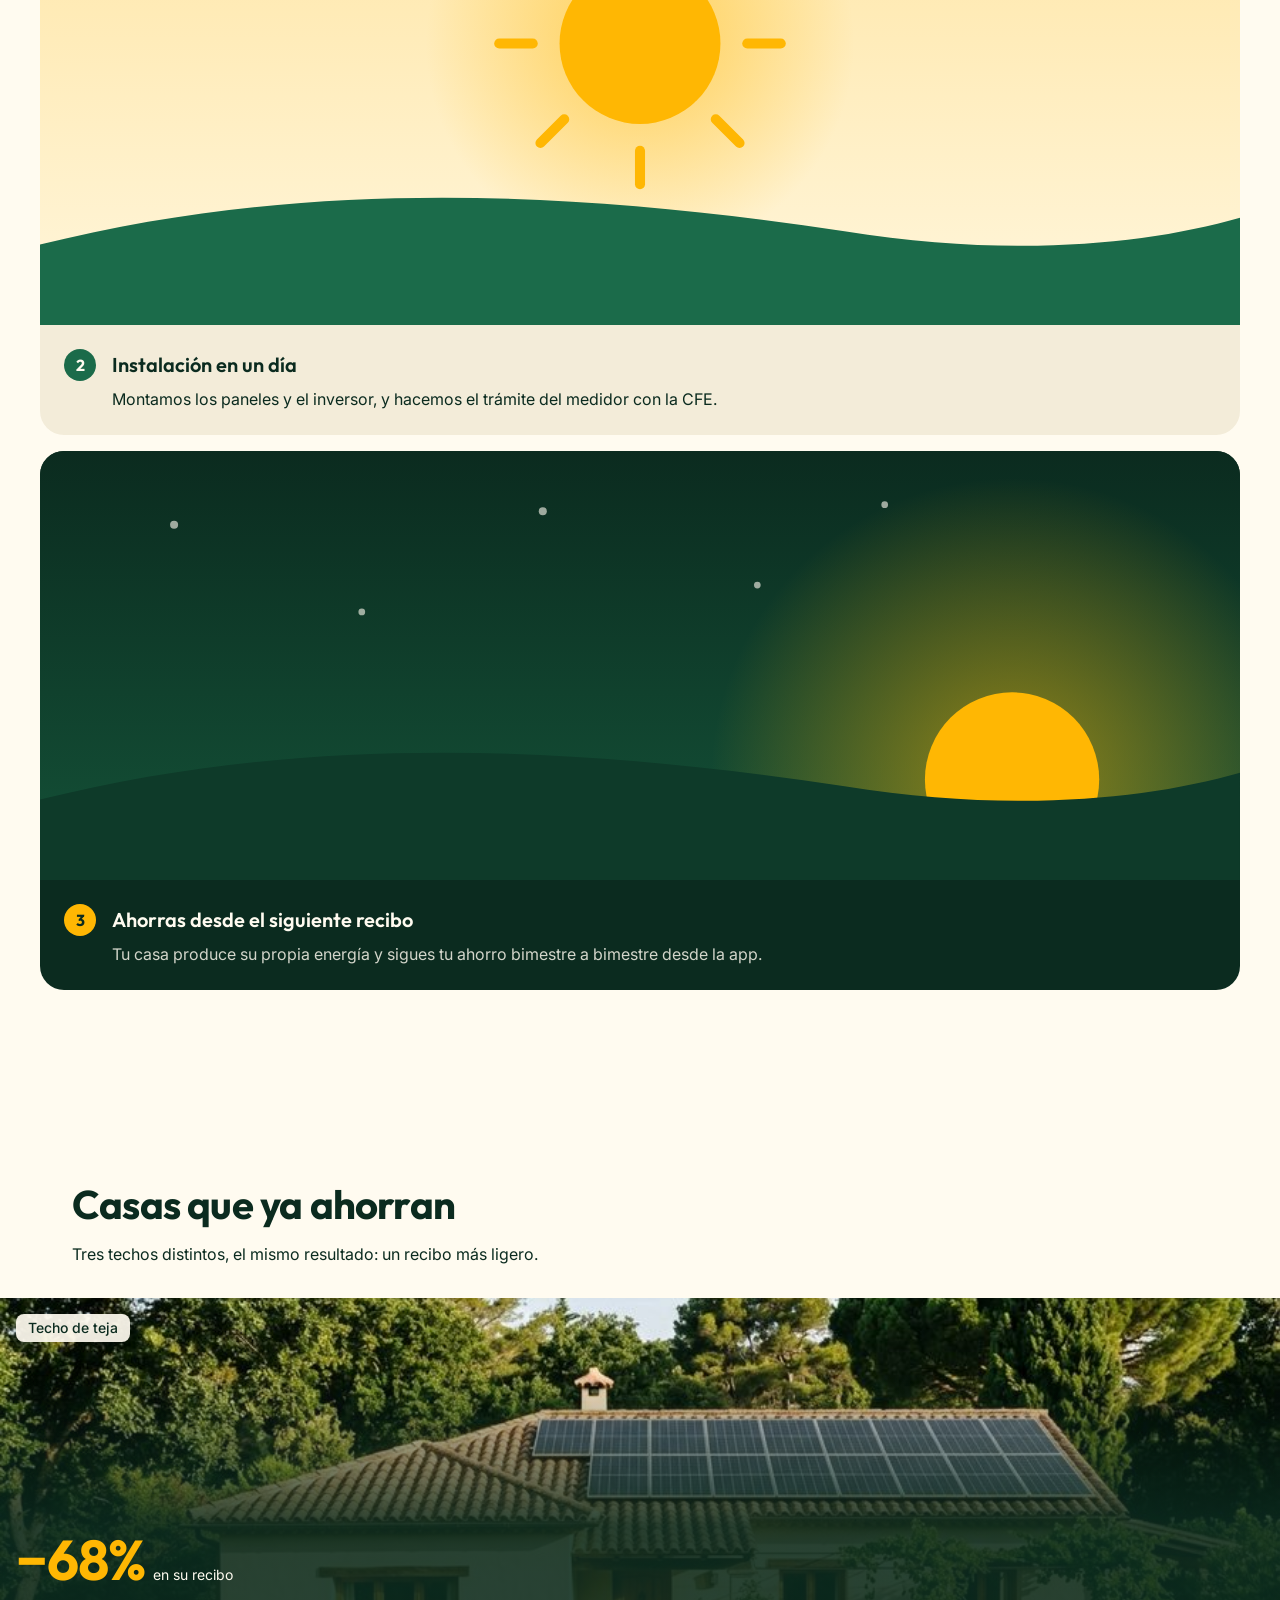
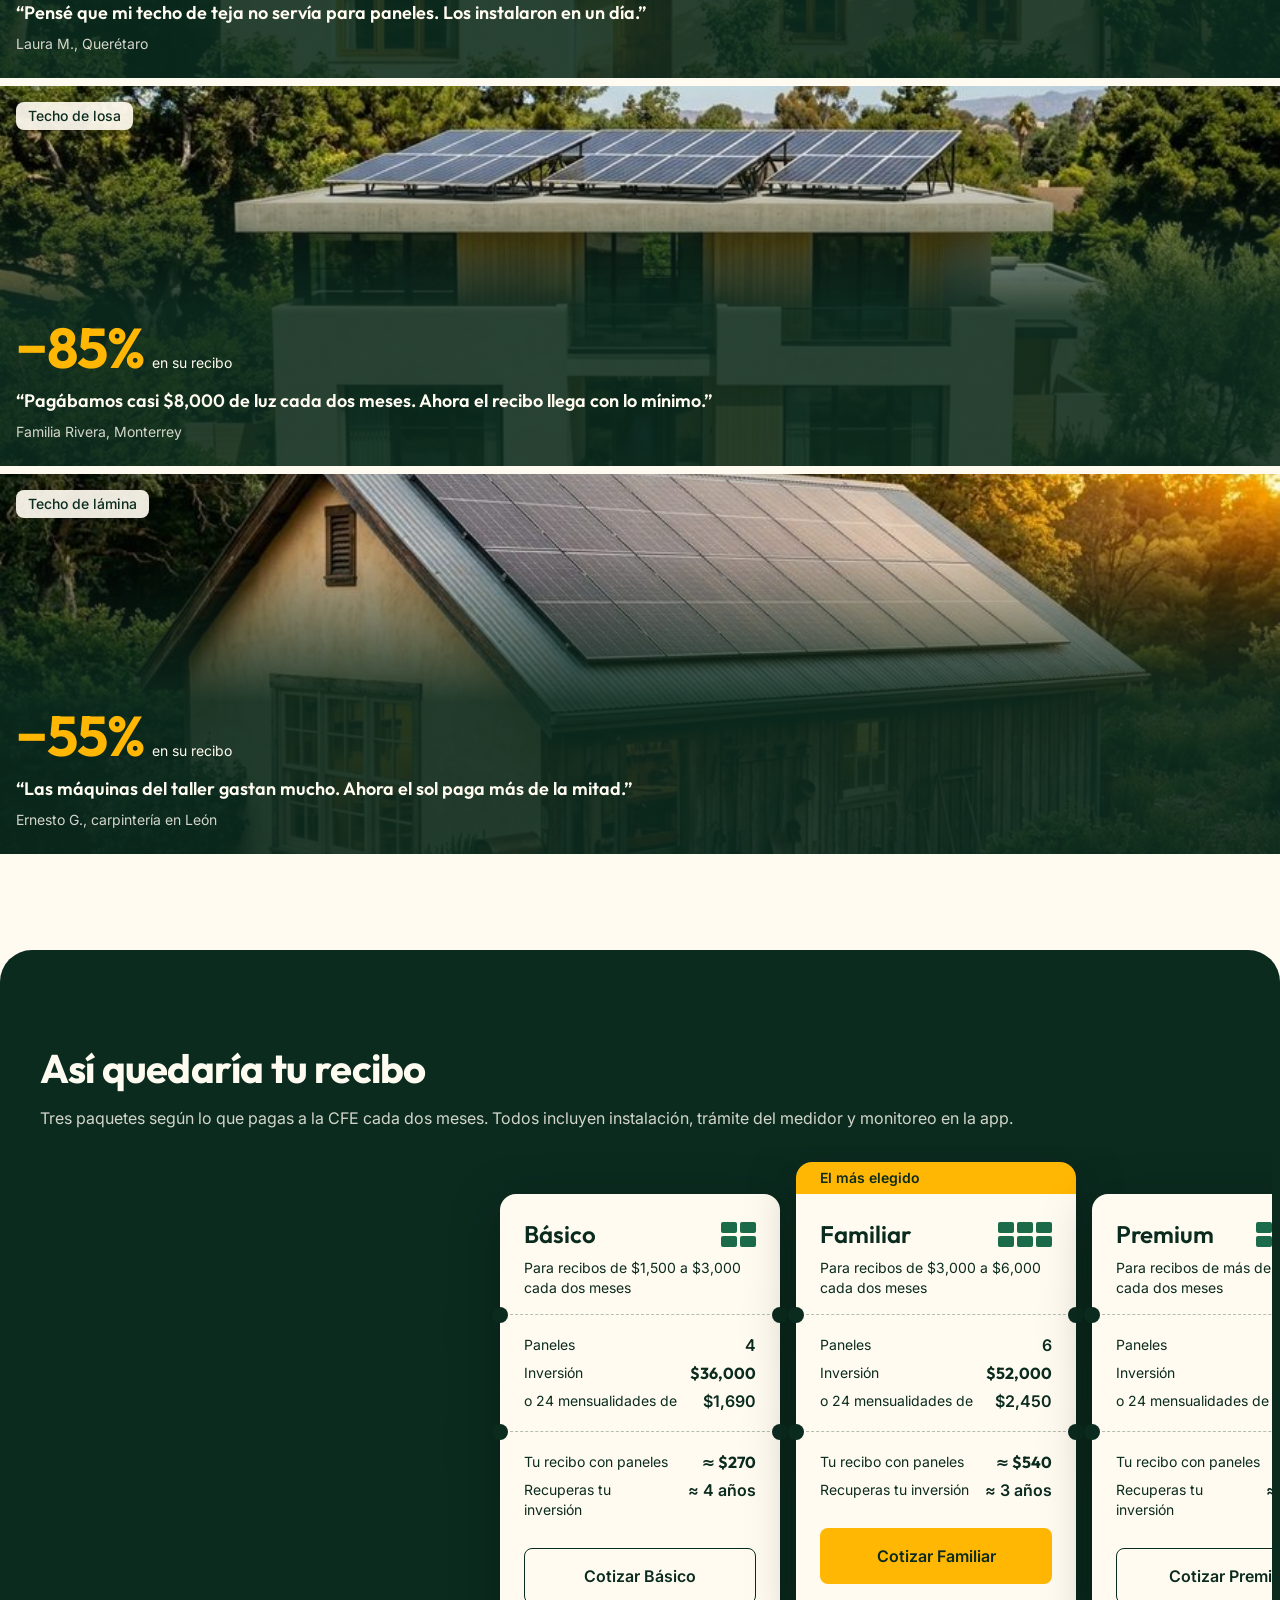
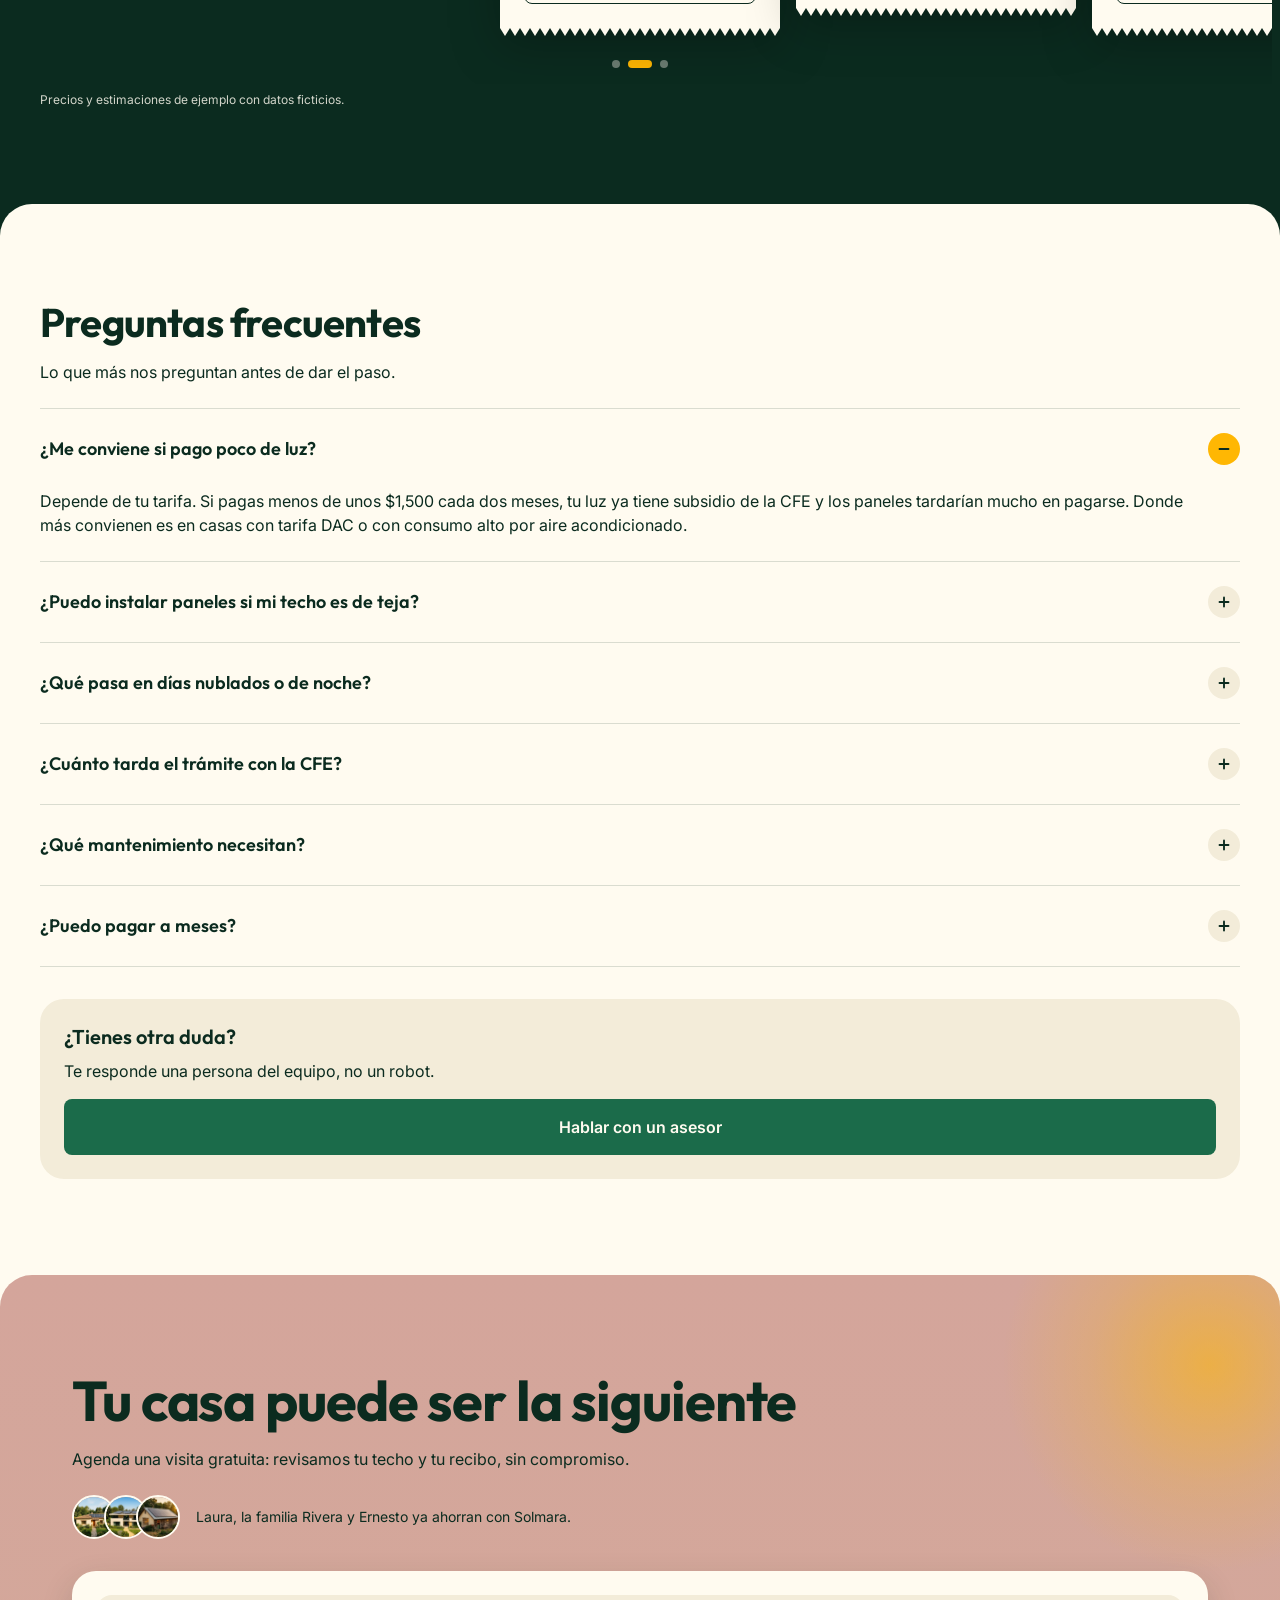
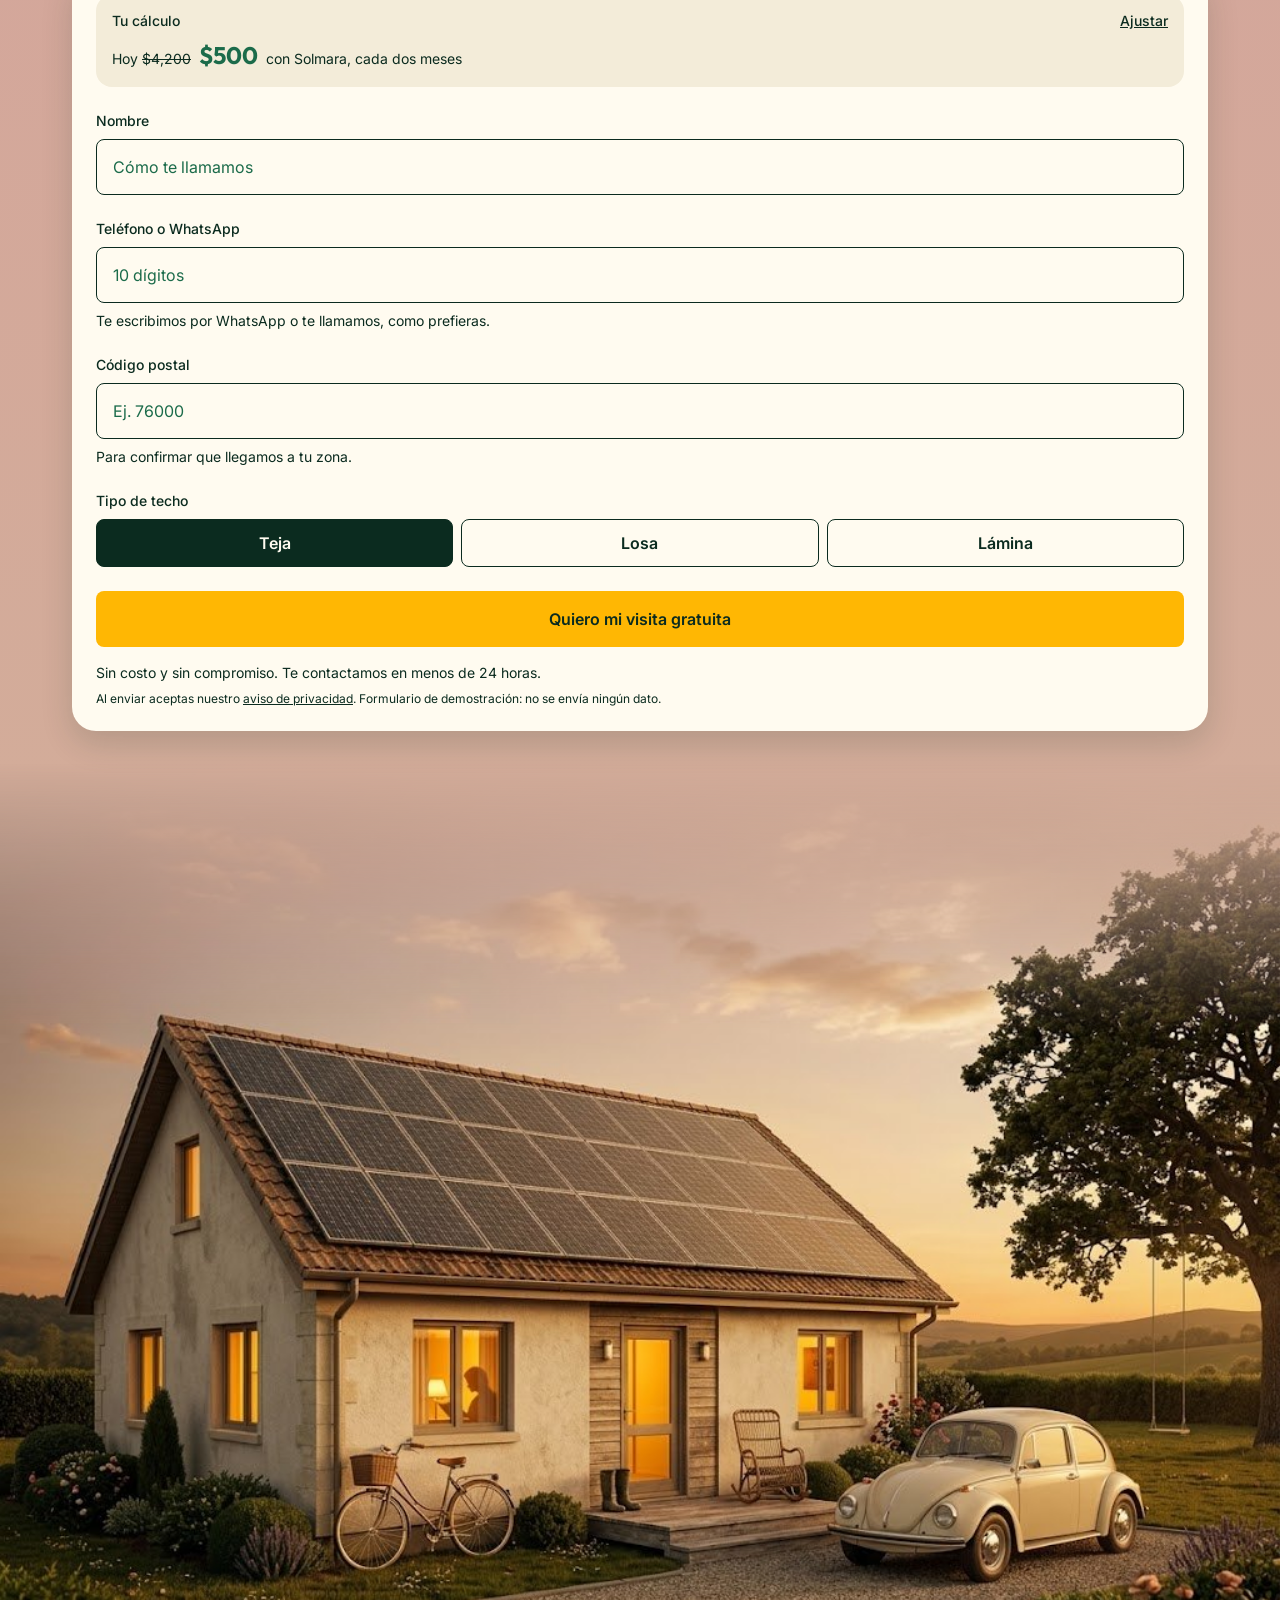
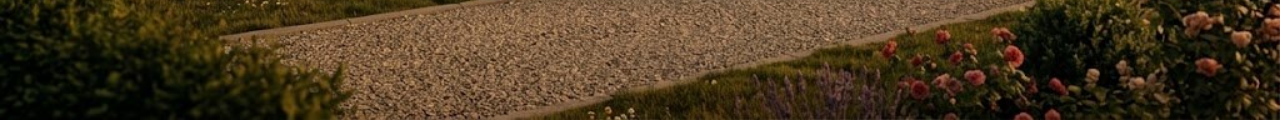
==== commit 1e170dc7: "feat: cotización en móvil (HTML y CSS) Formulario con resumen del cálculo, campos, selector de techo" ====
--- a/index.html
+++ b/index.html
@@ -460,8 +460,97 @@
       </div>
     </section>
 
-    <section id="cotizacion" aria-labelledby="cotizacion-titulo">
-      <h2 id="cotizacion-titulo">Tu casa puede ser la siguiente</h2>
+    <section id="cotizacion" class="seccion seccion--cielo seccion--redondeada cotizacion" aria-labelledby="cotizacion-titulo">
+      <div class="contenedor grilla cotizacion__contenido">
+        <h2 id="cotizacion-titulo" class="cotizacion__titulo">Tu casa puede ser la siguiente</h2>
+        <p class="cotizacion__intro">Agenda una visita gratuita: revisamos tu techo y tu recibo, sin compromiso.</p>
+
+        <div class="cotizacion__prueba">
+          <div class="cotizacion__miniaturas">
+            <img class="cotizacion__miniatura" src="assets/img/proyecto-teja.jpg" alt="" width="44" height="44" loading="lazy">
+            <img class="cotizacion__miniatura" src="assets/img/proyecto-losa.jpg" alt="" width="44" height="44" loading="lazy">
+            <img class="cotizacion__miniatura" src="assets/img/proyecto-lamina.jpg" alt="" width="44" height="44" loading="lazy">
+          </div>
+          <p class="cotizacion__prueba-texto">Laura, la familia Rivera y Ernesto ya ahorran con Solmara.</p>
+        </div>
+
+        <div class="cotizacion__tarjeta">
+          <!-- method="dialog": fuera de un <dialog> el navegador no envía nada, así que sin
+               JavaScript ningún dato sale de la página. Con JavaScript, cotizacion.js maneja el envío. -->
+          <form class="cotizacion__formulario" method="dialog" novalidate>
+            <div class="cotizacion__resumen">
+              <div class="cotizacion__resumen-cabecera">
+                <p class="cotizacion__resumen-titulo">Tu cálculo</p>
+                <a class="cotizacion__ajustar" href="#calculadora">Ajustar</a>
+              </div>
+              <p class="cotizacion__resumen-cifras">
+                <span>Hoy <s>$4,200</s></span>
+                <span class="cotizacion__monto">$500</span>
+                <span>con Solmara, cada dos meses</span>
+              </p>
+              <p class="cotizacion__paquete" hidden>Paquete de interés: <span class="cotizacion__paquete-nombre"></span></p>
+            </div>
+
+            <div class="campo">
+              <label class="campo__etiqueta" for="cotizacion-nombre">Nombre</label>
+              <input class="campo__control" id="cotizacion-nombre" name="nombre" type="text" autocomplete="name" placeholder="Cómo te llamamos">
+              <p class="campo__error" id="cotizacion-nombre-error" hidden>
+                <svg class="campo__icono" width="20" height="20" viewBox="0 0 24 24" fill="none" stroke="currentColor" stroke-width="2" stroke-linecap="round" aria-hidden="true"><circle cx="12" cy="12" r="9"/><line x1="12" y1="7.5" x2="12" y2="13"/><circle cx="12" cy="16.5" r="1.25" fill="currentColor" stroke="none"/></svg>
+                Escribe tu nombre.
+              </p>
+            </div>
+
+            <div class="campo">
+              <label class="campo__etiqueta" for="cotizacion-telefono">Teléfono o WhatsApp</label>
+              <input class="campo__control" id="cotizacion-telefono" name="telefono" type="tel" autocomplete="tel" placeholder="10 dígitos" aria-describedby="cotizacion-telefono-ayuda">
+              <p class="campo__ayuda" id="cotizacion-telefono-ayuda">Te escribimos por WhatsApp o te llamamos, como prefieras.</p>
+              <p class="campo__error" id="cotizacion-telefono-error" hidden>
+                <svg class="campo__icono" width="20" height="20" viewBox="0 0 24 24" fill="none" stroke="currentColor" stroke-width="2" stroke-linecap="round" aria-hidden="true"><circle cx="12" cy="12" r="9"/><line x1="12" y1="7.5" x2="12" y2="13"/><circle cx="12" cy="16.5" r="1.25" fill="currentColor" stroke="none"/></svg>
+                Escribe un teléfono de 10 dígitos.
+              </p>
+            </div>
+
+            <div class="campo">
+              <label class="campo__etiqueta" for="cotizacion-cp">Código postal</label>
+              <input class="campo__control" id="cotizacion-cp" name="cp" type="text" inputmode="numeric" autocomplete="postal-code" maxlength="5" placeholder="Ej. 76000" aria-describedby="cotizacion-cp-ayuda">
+              <p class="campo__ayuda" id="cotizacion-cp-ayuda">Para confirmar que llegamos a tu zona.</p>
+              <p class="campo__error" id="cotizacion-cp-error" hidden>
+                <svg class="campo__icono" width="20" height="20" viewBox="0 0 24 24" fill="none" stroke="currentColor" stroke-width="2" stroke-linecap="round" aria-hidden="true"><circle cx="12" cy="12" r="9"/><line x1="12" y1="7.5" x2="12" y2="13"/><circle cx="12" cy="16.5" r="1.25" fill="currentColor" stroke="none"/></svg>
+                Escribe un código postal de 5 dígitos.
+              </p>
+            </div>
+
+            <div>
+              <p class="campo__etiqueta" id="cotizacion-techo">Tipo de techo</p>
+              <div class="selector" role="group" aria-labelledby="cotizacion-techo">
+                <button type="button" class="selector__opcion" aria-pressed="true" data-techo="teja">Teja</button>
+                <button type="button" class="selector__opcion" aria-pressed="false" data-techo="losa">Losa</button>
+                <button type="button" class="selector__opcion" aria-pressed="false" data-techo="lamina">Lámina</button>
+              </div>
+            </div>
+
+            <input type="hidden" name="recibo" value="4200">
+            <input type="hidden" name="techo" value="teja">
+            <input type="hidden" name="paquete" value="">
+
+            <div>
+              <button type="submit" class="boton boton--primario boton--bloque">Quiero mi visita gratuita</button>
+              <noscript><p class="cotizacion__sin-js">Este formulario de demostración necesita JavaScript para funcionar.</p></noscript>
+              <p class="cotizacion__garantia">Sin costo y sin compromiso. Te contactamos en menos de 24 horas.</p>
+              <p class="cotizacion__legal">Al enviar aceptas nuestro <a href="aviso-privacidad.html">aviso de privacidad</a>. Formulario de demostración: no se envía ningún dato.</p>
+            </div>
+          </form>
+
+          <div class="cotizacion__exito" hidden>
+            <h3 class="cotizacion__exito-titulo" tabindex="-1">¡Listo, <span class="cotizacion__exito-nombre"></span>!</h3>
+            <p class="cotizacion__exito-texto">Te contactaremos en menos de 24 horas al <span class="cotizacion__exito-telefono"></span>. Mientras tanto, puedes revisar las preguntas frecuentes.</p>
+            <p class="cotizacion__exito-nota">Demostración: no se envió ningún dato.</p>
+            <button type="button" class="boton boton--contorno boton--bloque cotizacion__exito-accion">Hacer otra solicitud</button>
+          </div>
+        </div>
+      </div>
+
+      <img class="cotizacion__imagen" src="assets/img/hero-casa.jpg" alt="Casa familiar con paneles solares al atardecer" width="1024" height="765" loading="lazy">
     </section>
   </main>
 
--- a/css/tokens.css
+++ b/css/tokens.css
@@ -105,4 +105,6 @@
   --texto-etiqueta-fuerte: 600 0.875rem/1.25rem var(--fuente-texto); /* 14/20 */
   --texto-dato: 600 1rem/1.25rem var(--fuente-texto);                /* 16/20 */
   --texto-dato-fuerte: 700 1rem/1.25rem var(--fuente-titulos);       /* 16/20 */
+  --color-brillo-sol: rgba(255, 183, 3, 0.55);
+  --color-brillo-sol-suave: rgba(255, 183, 3, 0.18);
 }
--- a/css/componentes.css
+++ b/css/componentes.css
@@ -159,6 +159,11 @@
   flex: none;
 }
 
+/* Igual que en .boton: el display de .campo__error anularía el atributo hidden. */
+.campo__error[hidden] {
+  display: none;
+}
+
 .chip {
   display: inline-block;
   /* 12 px a los lados no está en la escala de 8: se arma con dos tokens. */
--- a/css/secciones/cotizacion.css
+++ b/css/secciones/cotizacion.css
@@ -0,0 +1,170 @@
+/* El brillo del sol es ::before; el contenido lleva position: relative para pintarse
+   encima de él. overflow: hidden recorta la parte del brillo que sale de la sección. */
+.cotizacion {
+  position: relative;
+  overflow: hidden;
+  padding: var(--padding-seccion) 0 0;
+}
+
+.cotizacion::before {
+  content: "";
+  position: absolute;
+  /* Posición y tamaño de la maqueta: solo asoma una parte del brillo en la esquina. */
+  top: -120px;
+  right: -140px;
+  width: 420px;
+  height: 420px;
+  border-radius: 50%;
+  background-image: radial-gradient(circle, var(--color-brillo-sol) 0%, var(--color-brillo-sol-suave) 40%, transparent 70%);
+}
+
+.cotizacion__contenido {
+  position: relative;
+  padding-inline: var(--margen-pagina);
+  padding-bottom: var(--espacio-lg);
+}
+
+.cotizacion__titulo {
+  font: var(--texto-display);
+}
+
+.cotizacion__intro {
+  margin-top: var(--espacio-sm);
+}
+
+.cotizacion__prueba {
+  display: flex;
+  align-items: center;
+  gap: var(--espacio-sm);
+  margin-top: var(--espacio-md);
+}
+
+.cotizacion__miniaturas {
+  display: flex;
+  flex: none;
+}
+
+/* aspect-ratio: 1 las hace cuadradas aunque las fotos sean rectangulares; object-fit
+   recorta la foto en vez de deformarla. */
+.cotizacion__miniatura {
+  aspect-ratio: 1;
+  border: 2px solid var(--color-crema);
+  border-radius: 50%;
+  object-fit: cover;
+}
+
+/* 12 px de encimado no está en la escala de 8: se arma con dos tokens. */
+.cotizacion__miniatura + .cotizacion__miniatura {
+  margin-left: calc(-1 * (var(--espacio-xs) + var(--espacio-2xs)));
+}
+
+.cotizacion__prueba-texto {
+  font: var(--texto-pequeno);
+}
+
+.cotizacion__tarjeta {
+  margin-top: var(--espacio-lg);
+  padding: var(--espacio-md);
+  border-radius: var(--radio-lg);
+  background-color: var(--color-crema);
+  box-shadow: var(--sombra-tarjeta);
+}
+
+.cotizacion__formulario {
+  display: flex;
+  flex-direction: column;
+  gap: var(--espacio-md);
+}
+
+/* cotizacion.js oculta el formulario al mostrar el éxito; el display: flex de arriba
+   anularía el atributo hidden. */
+.cotizacion__formulario[hidden] {
+  display: none;
+}
+
+.cotizacion__resumen {
+  padding: var(--espacio-sm);
+  border-radius: var(--radio-md);
+  background-color: var(--color-arena);
+}
+
+.cotizacion__resumen-cabecera {
+  display: flex;
+  align-items: baseline;
+  justify-content: space-between;
+  font: var(--texto-etiqueta);
+}
+
+/* "Ajustar" no está dentro de una oración, así que necesita un área táctil de 44 px:
+   la da un ::after invisible, sin cambiar cómo se ve ni mover nada. */
+.cotizacion__ajustar {
+  position: relative;
+}
+
+.cotizacion__ajustar::after {
+  content: "";
+  position: absolute;
+  top: 50%;
+  right: 0;
+  left: 0;
+  height: var(--area-tactil);
+  transform: translateY(-50%);
+}
+
+.cotizacion__resumen-cifras {
+  display: flex;
+  flex-wrap: wrap;
+  align-items: baseline;
+  gap: var(--espacio-xs);
+  margin-top: var(--espacio-xs);
+  font: var(--texto-pequeno);
+}
+
+.cotizacion__monto {
+  font: var(--texto-cifra-sm);
+  color: var(--color-verde-bosque);
+}
+
+.cotizacion__paquete {
+  margin-top: var(--espacio-xs);
+  font: var(--texto-pequeno);
+}
+
+.cotizacion__sin-js {
+  margin-top: var(--espacio-sm);
+  font: var(--texto-etiqueta);
+}
+
+.cotizacion__garantia {
+  margin-top: var(--espacio-sm);
+  font: var(--texto-pequeno);
+}
+
+.cotizacion__legal {
+  margin-top: var(--espacio-xs);
+  font: var(--texto-mini);
+}
+
+.cotizacion__exito-titulo {
+  font: var(--texto-h3-grande);
+}
+
+.cotizacion__exito-texto,
+.cotizacion__exito-nota {
+  margin-top: var(--espacio-sm);
+}
+
+.cotizacion__exito-nota {
+  font: var(--texto-pequeno);
+}
+
+.cotizacion__exito-accion {
+  margin-top: var(--espacio-md);
+}
+
+/* Igual que en el hero: la parte de arriba de la foto se funde con el cielo. */
+.cotizacion__imagen {
+  width: 100%;
+  -webkit-mask-image: linear-gradient(to bottom, transparent 0%, #000 28%);
+  mask-image: linear-gradient(to bottom, transparent 0%, #000 28%);
+}
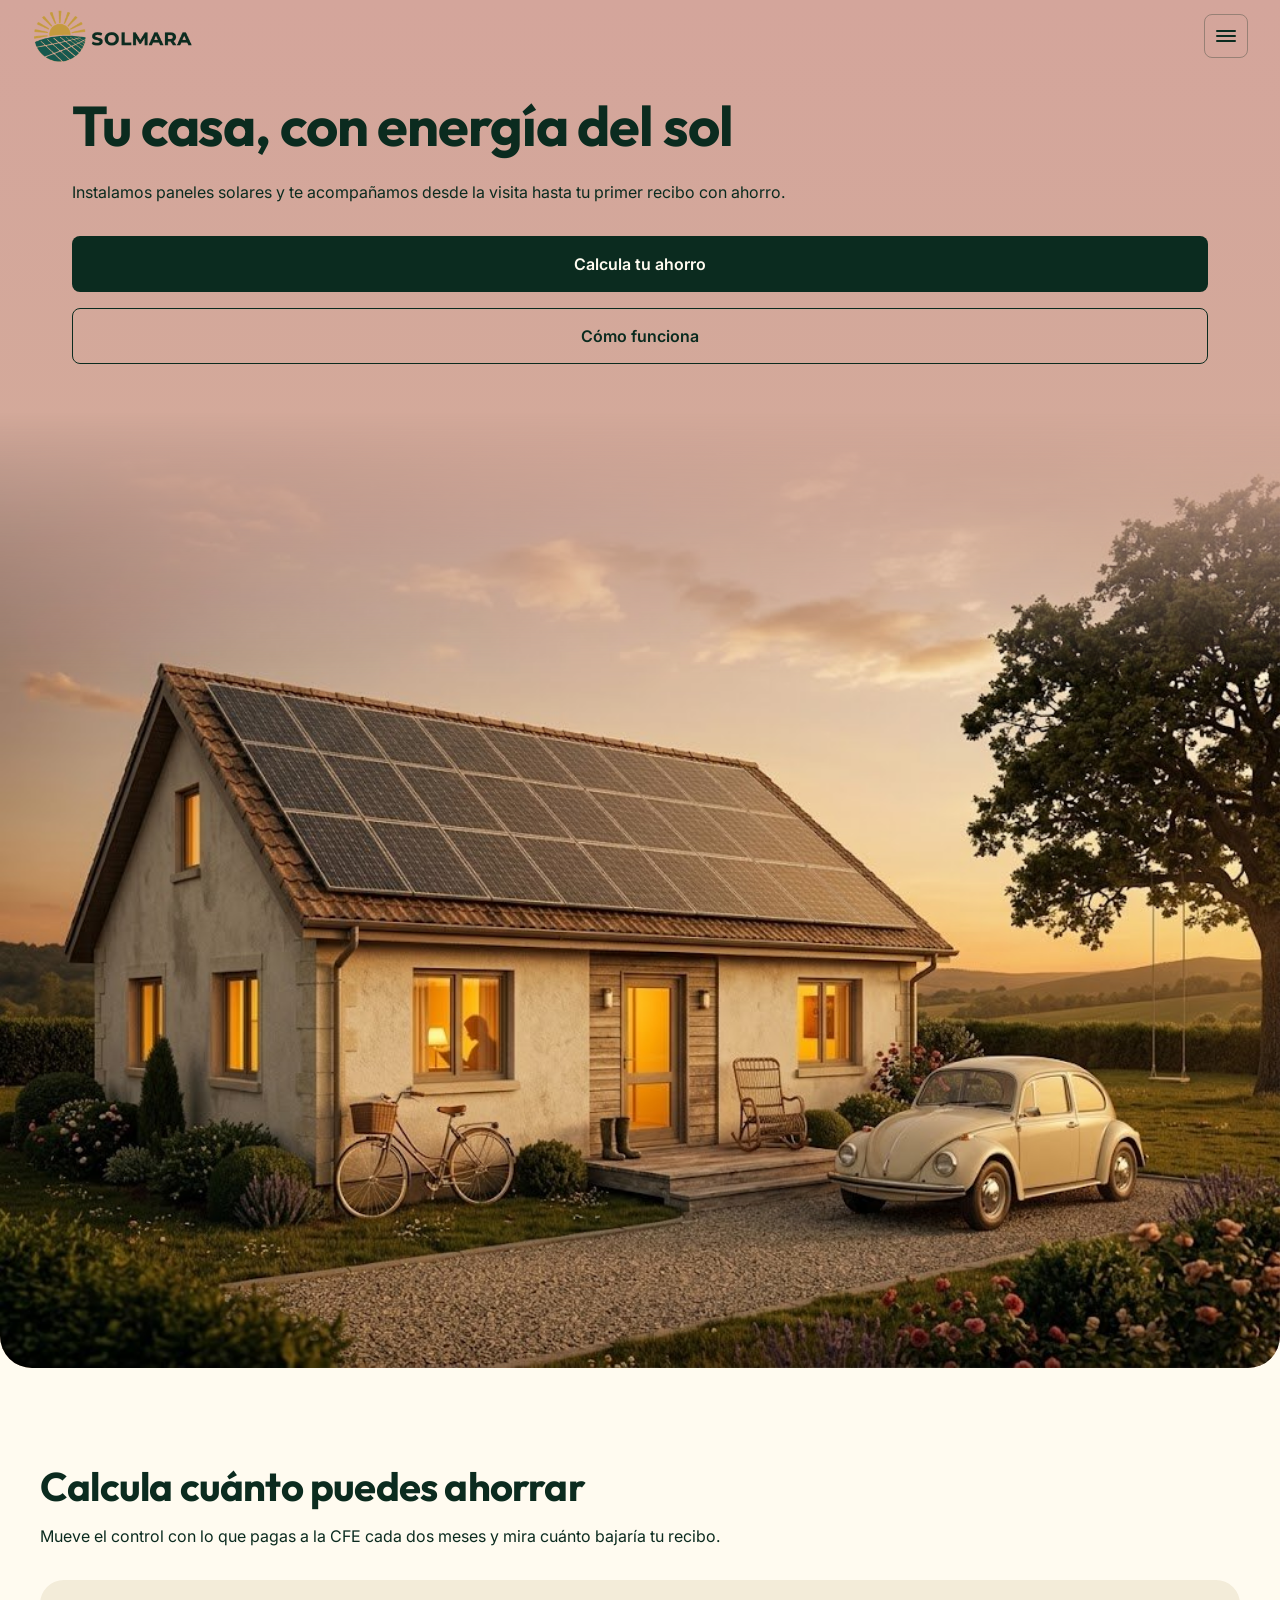
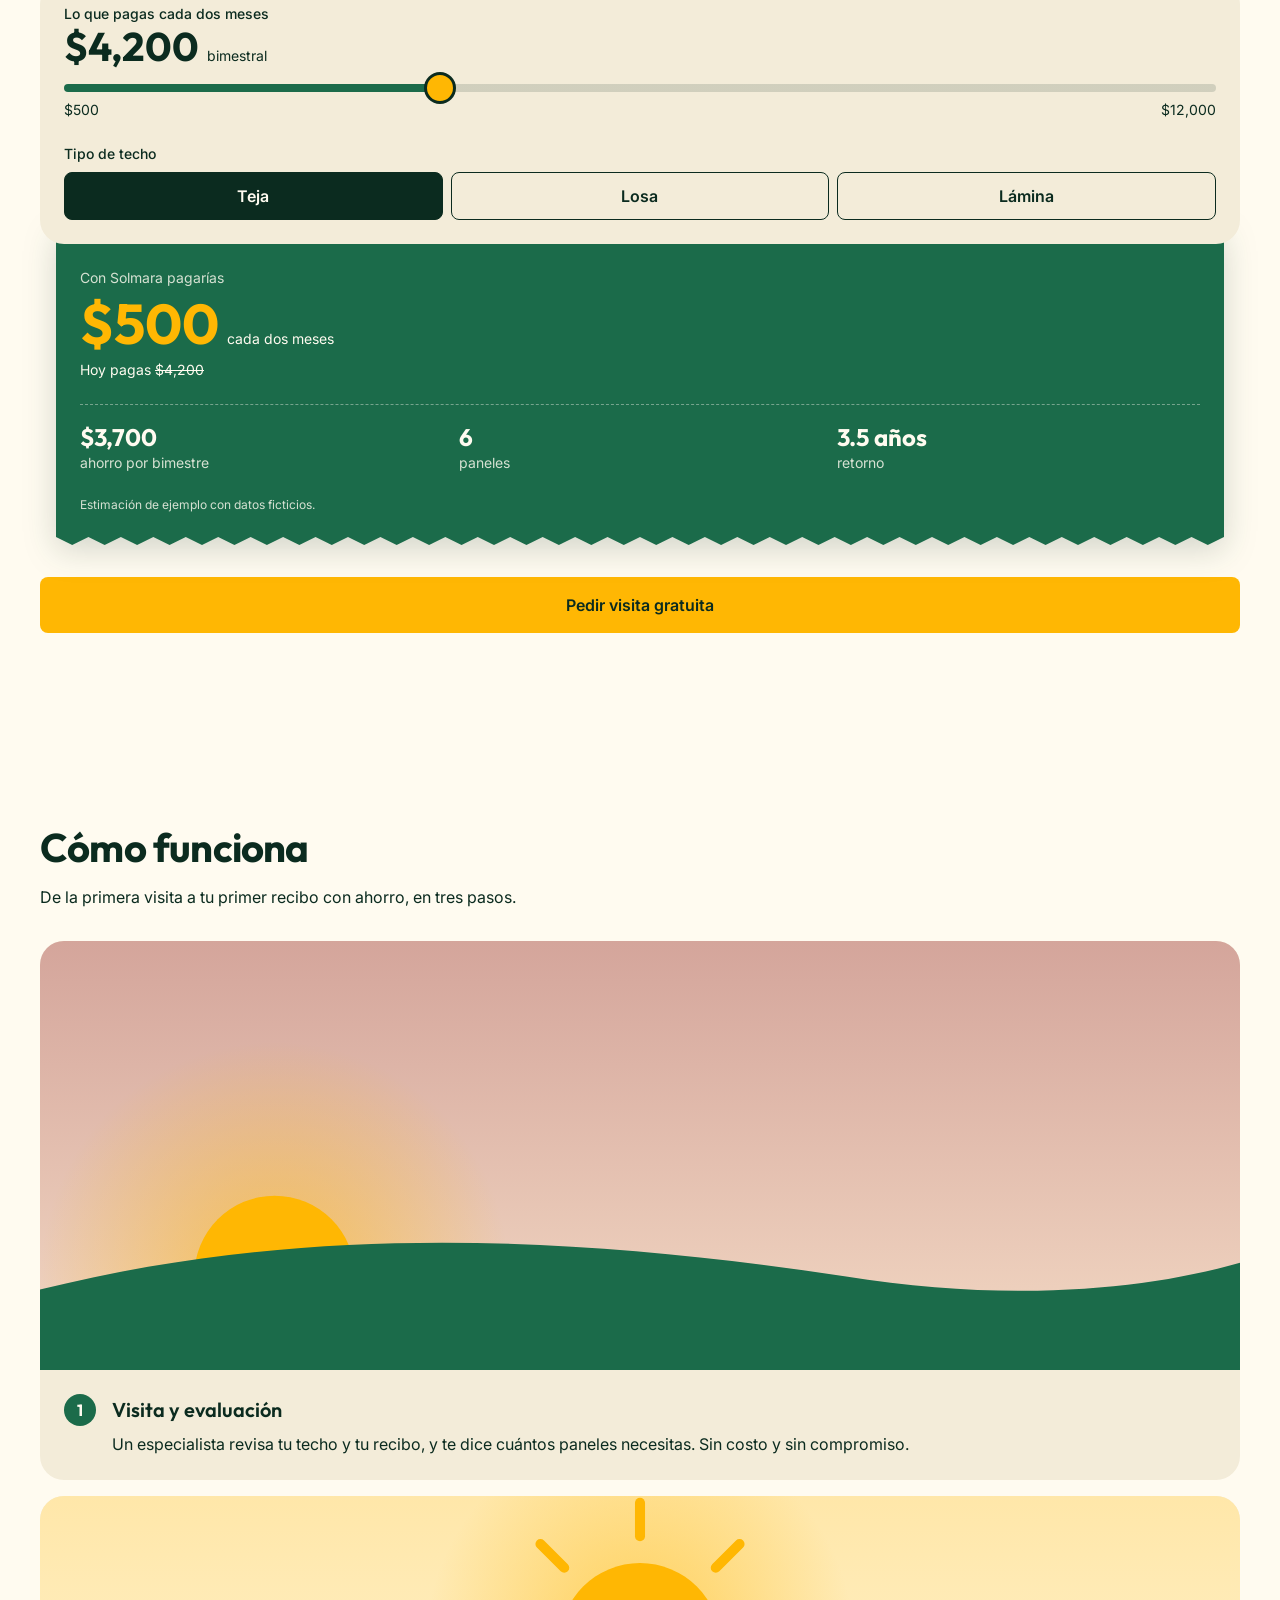
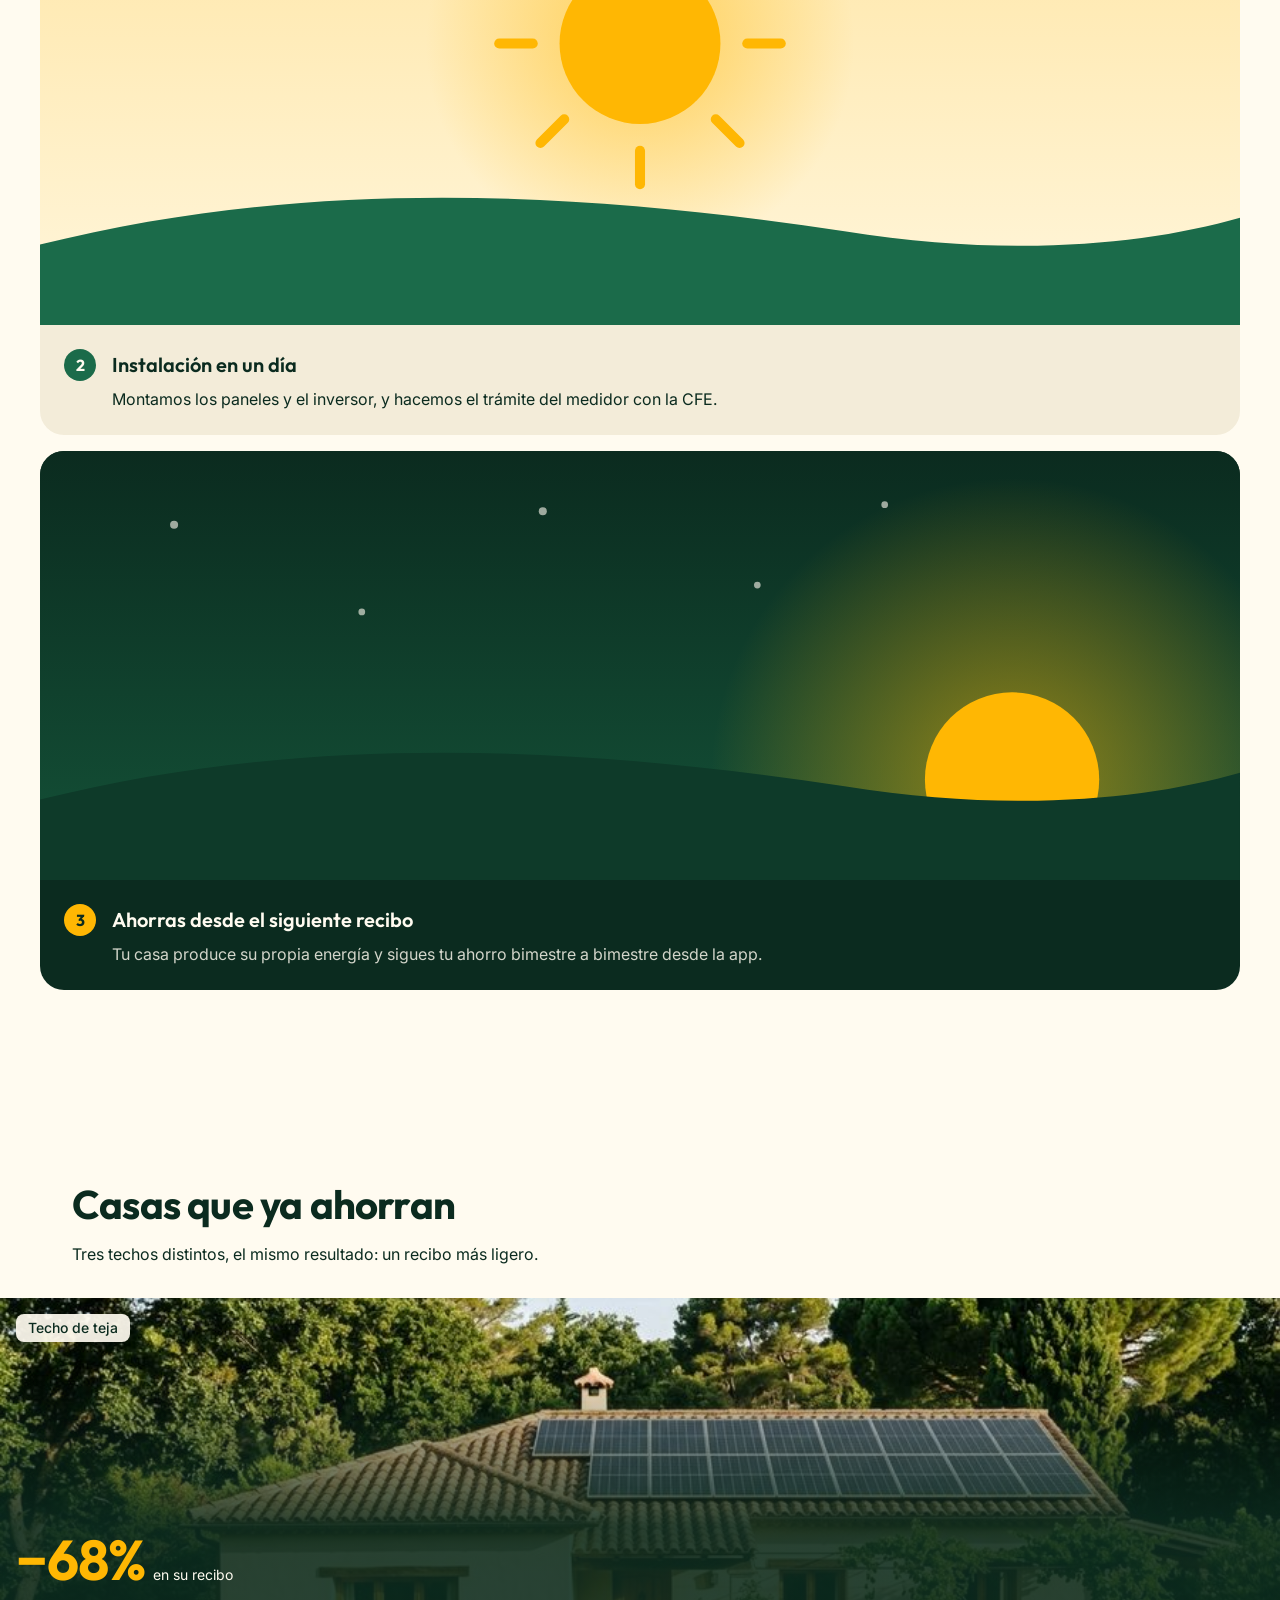
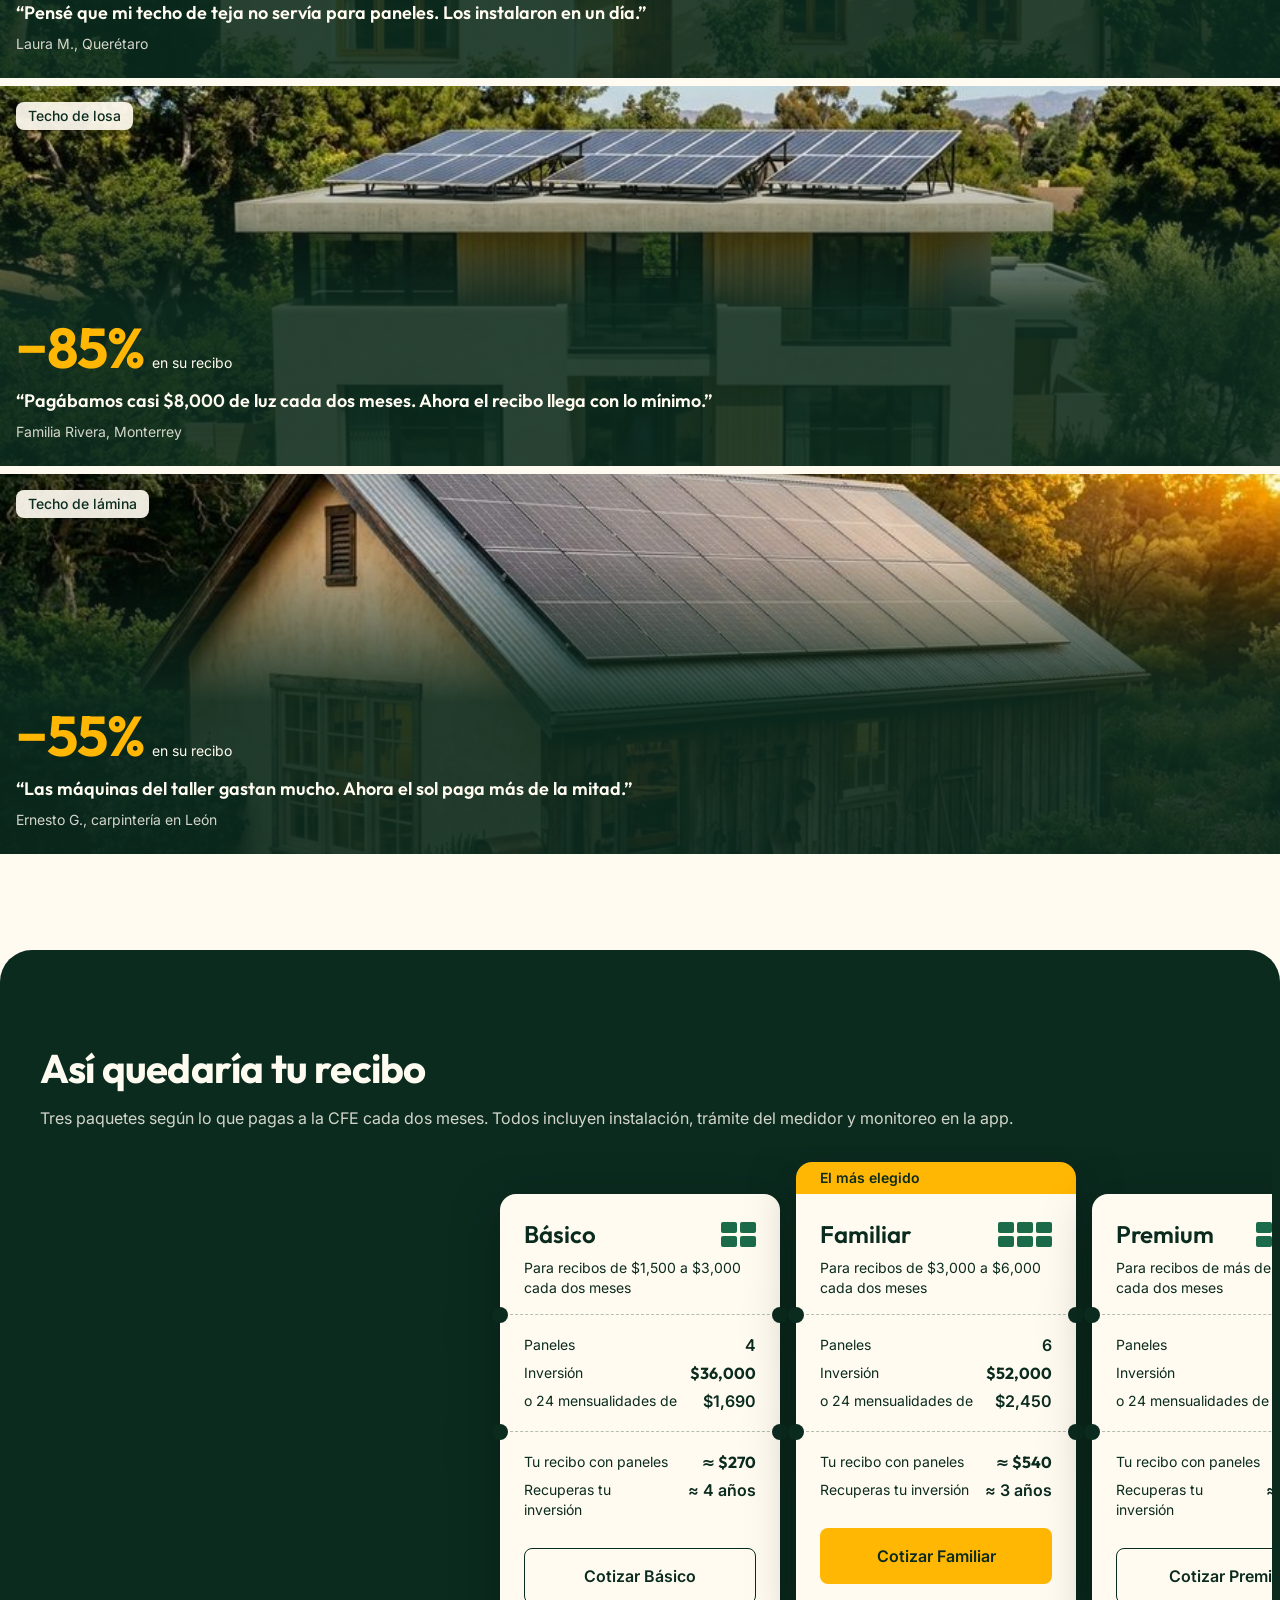
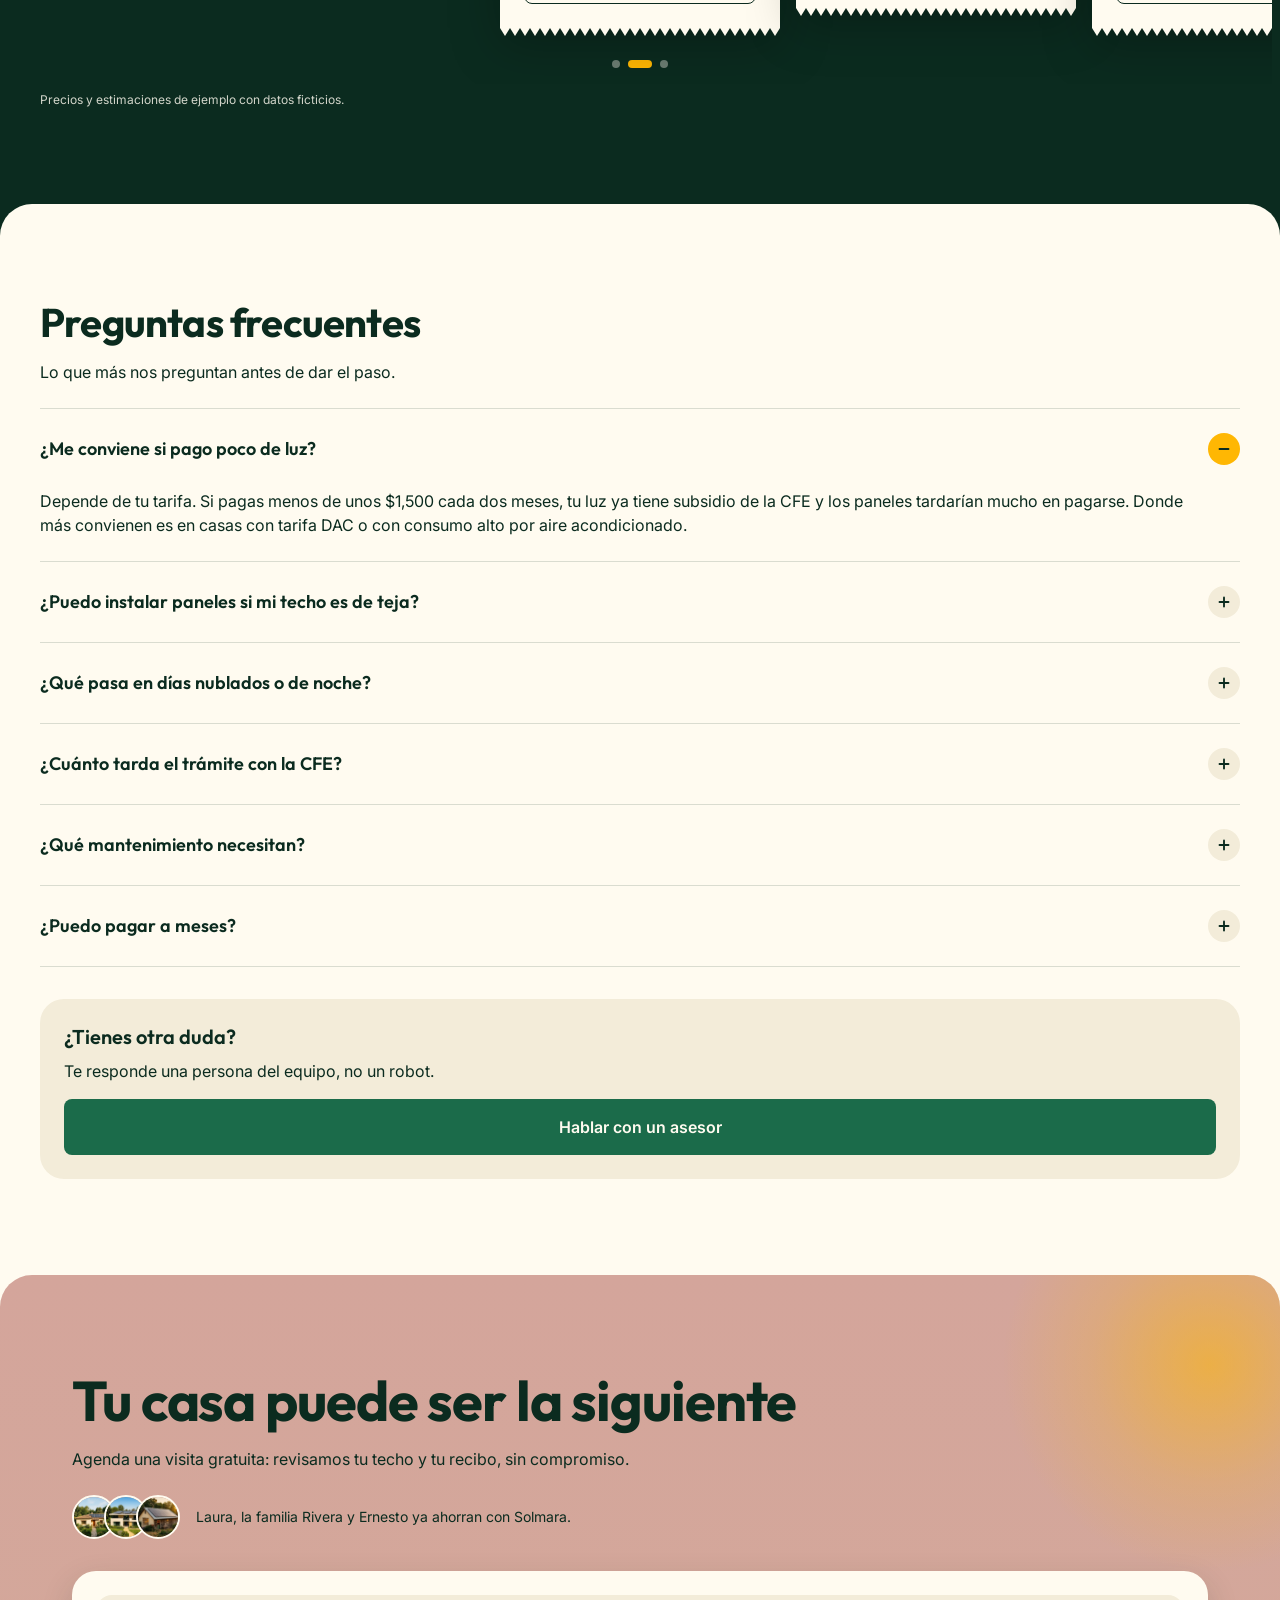
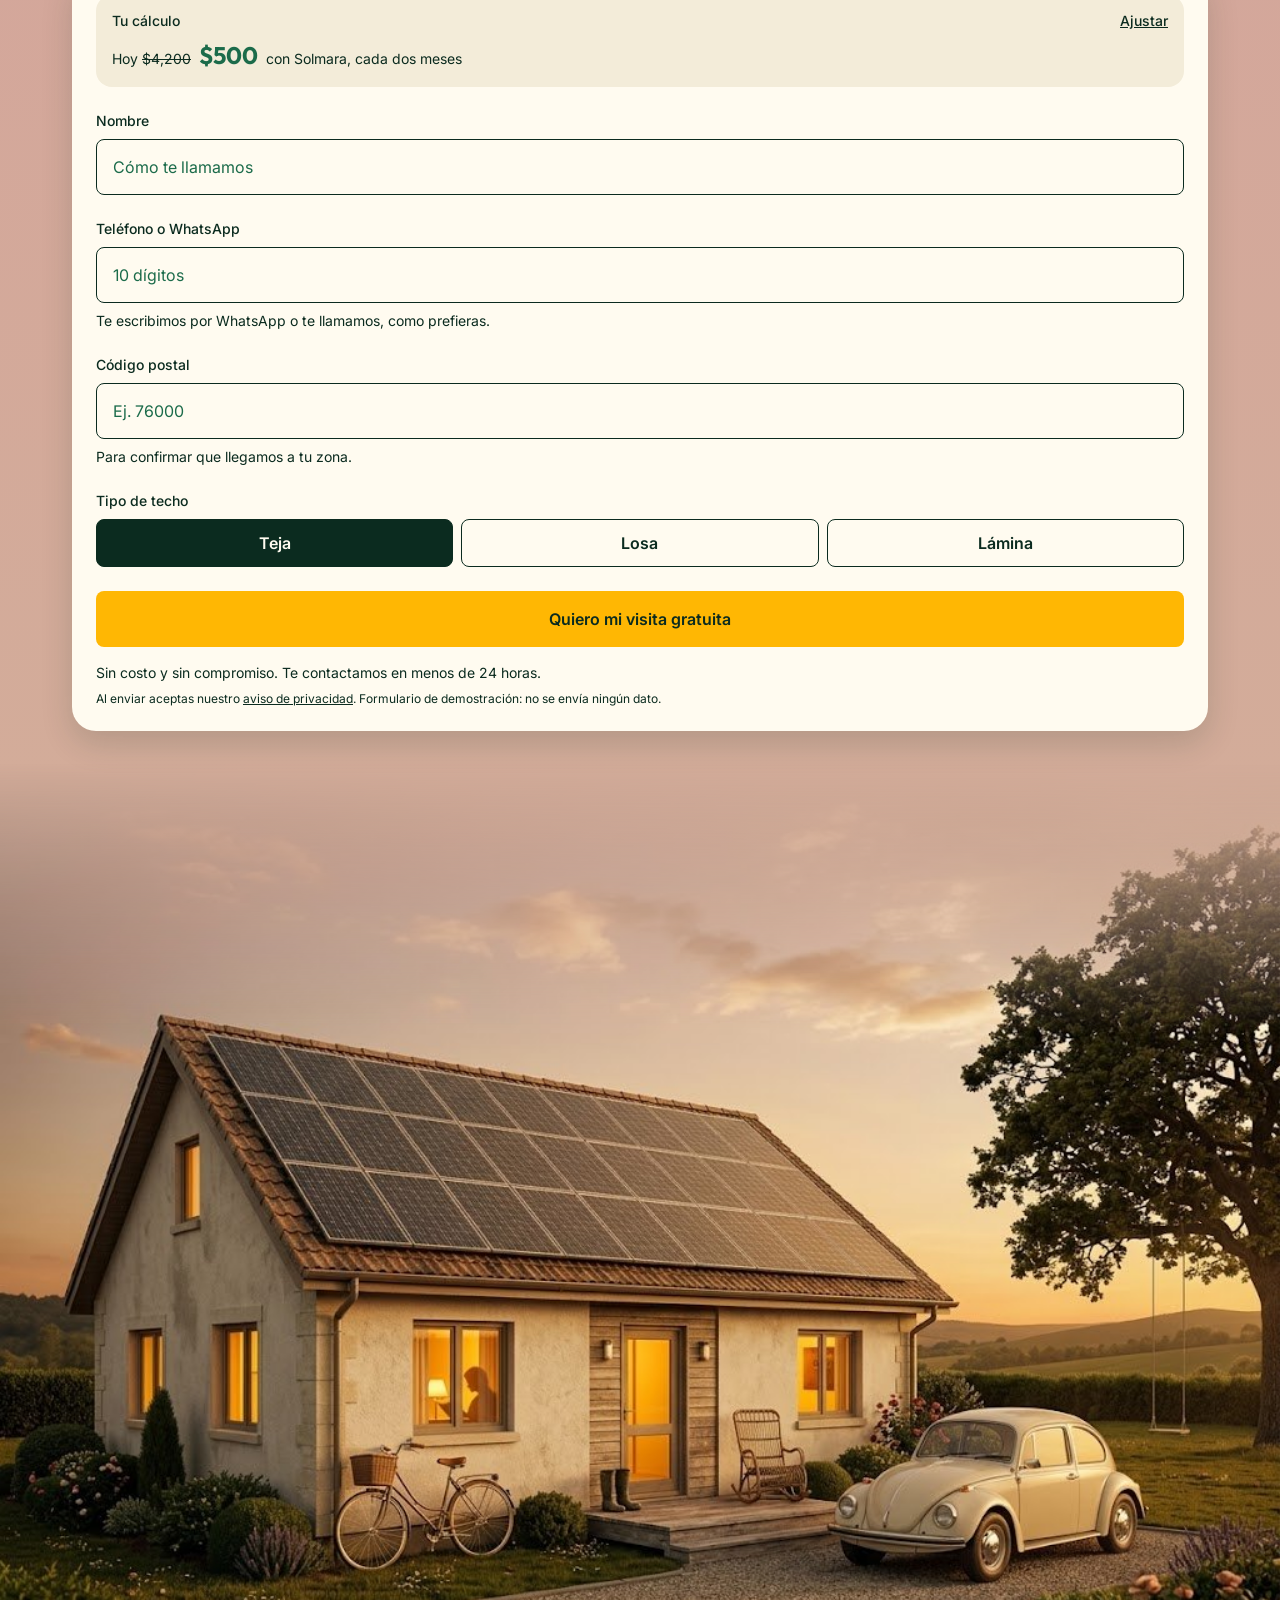
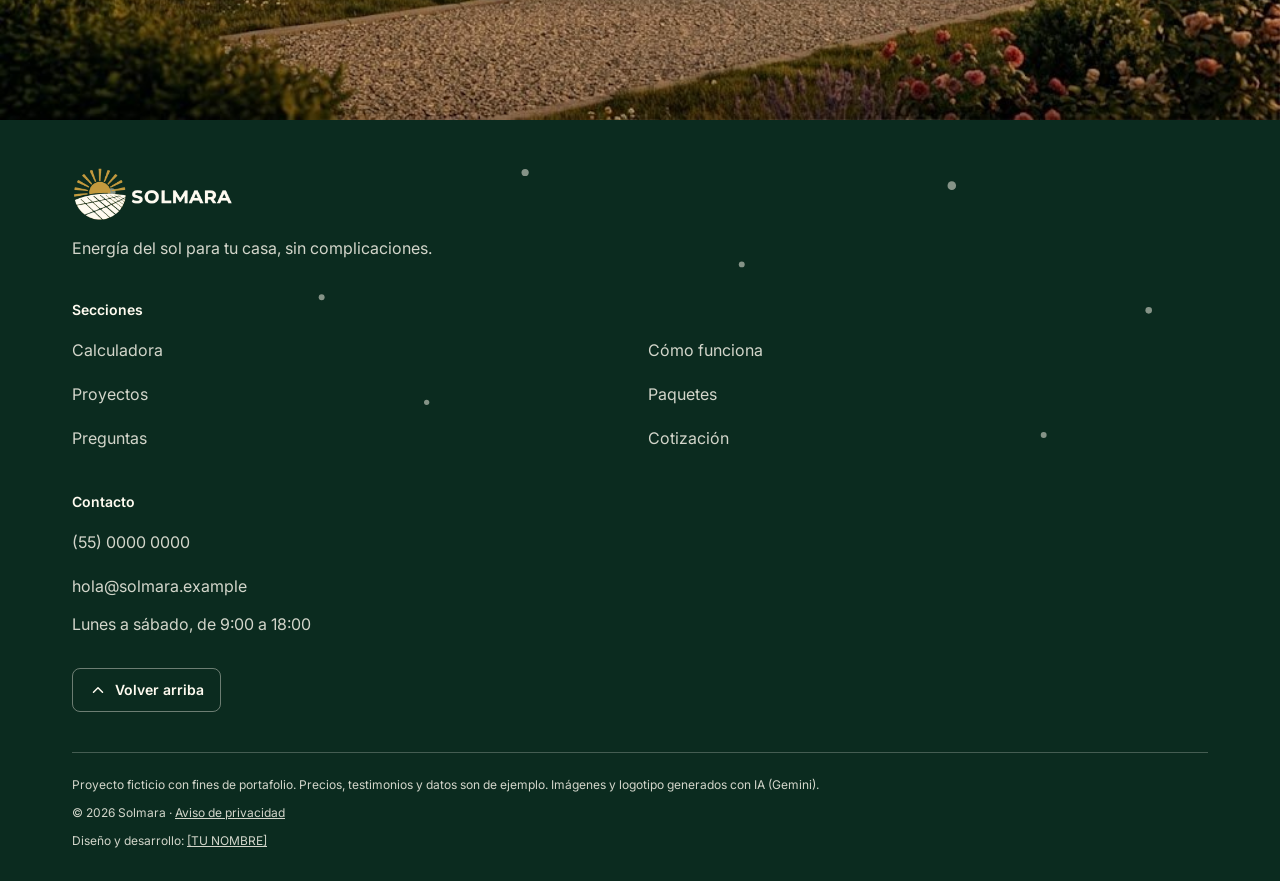
==== commit 63b095c7: "feat: pie de página en móvil Footer verde oscuro con estrellas (SVG decorativo con color desde el CS" ====
--- a/index.html
+++ b/index.html
@@ -554,6 +554,56 @@
     </section>
   </main>
 
-  <footer></footer>
+  <footer class="pie">
+    <svg class="pie__estrellas" viewBox="0 0 390 120" aria-hidden="true">
+      <circle cx="34" cy="22" r="1.2"/>
+      <circle cx="98" cy="54" r="0.9"/>
+      <circle cx="160" cy="16" r="1.1"/>
+      <circle cx="226" cy="44" r="0.9"/>
+      <circle cx="290" cy="20" r="1.3"/>
+      <circle cx="350" cy="58" r="1"/>
+      <circle cx="130" cy="86" r="0.8"/>
+      <circle cx="318" cy="96" r="0.9"/>
+    </svg>
+
+    <div class="contenedor grilla pie__contenido">
+      <div class="pie__marca">
+        <a class="pie__inicio" href="#inicio">
+          <img class="pie__logo" src="assets/logo/logo-solmara-sobre-oscuro.png" alt="Solmara" width="540" height="176" loading="lazy">
+        </a>
+        <p class="pie__lema">Energía del sol para tu casa, sin complicaciones.</p>
+      </div>
+
+      <nav class="pie__secciones" aria-label="Secciones">
+        <p class="pie__titulo">Secciones</p>
+        <ul class="pie__lista" role="list">
+          <li><a class="pie__enlace" href="#calculadora">Calculadora</a></li>
+          <li><a class="pie__enlace" href="#como-funciona">Cómo funciona</a></li>
+          <li><a class="pie__enlace" href="#proyectos">Proyectos</a></li>
+          <li><a class="pie__enlace" href="#paquetes">Paquetes</a></li>
+          <li><a class="pie__enlace" href="#preguntas">Preguntas</a></li>
+          <li><a class="pie__enlace" href="#cotizacion">Cotización</a></li>
+        </ul>
+      </nav>
+
+      <div class="pie__contacto">
+        <p class="pie__titulo">Contacto</p>
+        <a class="pie__enlace" href="tel:+525500000000">(55) 0000 0000</a>
+        <a class="pie__enlace" href="mailto:hola@solmara.example">hola@solmara.example</a>
+        <p class="pie__horario">Lunes a sábado, de 9:00 a 18:00</p>
+      </div>
+
+      <a class="boton boton--contorno-claro boton--pequeno pie__arriba" href="#inicio">
+        <svg width="18" height="18" viewBox="0 0 24 24" fill="none" stroke="currentColor" stroke-width="2" stroke-linecap="round" stroke-linejoin="round" aria-hidden="true"><polyline points="18 15 12 9 6 15"/></svg>
+        Volver arriba
+      </a>
+
+      <div class="pie__legal">
+        <p>Proyecto ficticio con fines de portafolio. Precios, testimonios y datos son de ejemplo. Imágenes y logotipo generados con IA (Gemini).</p>
+        <p class="pie__legal-linea">© 2026 Solmara · <a href="aviso-privacidad.html">Aviso de privacidad</a></p>
+        <p class="pie__legal-linea">Diseño y desarrollo: <a href="https://github.com/AlC0DEMAGO">[TU NOMBRE]</a></p>
+      </div>
+    </div>
+  </footer>
 </body>
 </html>
--- a/css/base.css
+++ b/css/base.css
@@ -82,7 +82,8 @@
   outline-offset: 2px;
 }
 
-.seccion--oscura :focus-visible {
+.seccion--oscura :focus-visible,
+.pie :focus-visible {
   outline-color: var(--color-amarillo);
 }
 
--- a/css/componentes.css
+++ b/css/componentes.css
@@ -51,6 +51,12 @@
   display: none;
 }
 
+.boton--pequeno {
+  min-height: var(--area-tactil);
+  padding: 0 var(--espacio-sm);
+  font: var(--texto-etiqueta-fuerte);
+}
+
 /* Solo en dispositivos con puntero: en pantallas táctiles el hover se queda
    "pegado" después de tocar el botón. */
 @media (hover: hover) {
--- a/css/secciones/pie-de-pagina.css
+++ b/css/secciones/pie-de-pagina.css
@@ -0,0 +1,92 @@
+/* Las estrellas van detrás: el contenido lleva position: relative para pintarse encima. */
+.pie {
+  position: relative;
+  overflow: hidden;
+  background-color: var(--color-verde-oscuro);
+  color: var(--color-texto-claro);
+}
+
+.pie__estrellas {
+  position: absolute;
+  top: 0;
+  left: 0;
+  width: 100%;
+  height: auto;
+  fill: var(--color-crema);
+  fill-opacity: 0.5;
+}
+
+.pie__contenido {
+  position: relative;
+  padding: var(--espacio-xl) var(--margen-pagina) var(--espacio-lg);
+}
+
+/* fit-content: el enlace mide lo que el logo y no todo el ancho de la grilla. */
+.pie__inicio {
+  display: block;
+  width: fit-content;
+}
+
+.pie__logo {
+  width: auto;
+  height: 52px;
+}
+
+.pie__lema {
+  margin-top: var(--espacio-sm);
+  color: var(--color-texto-claro-suave);
+}
+
+/* 40 px no está en la escala de 8: se arma con dos tokens. */
+.pie__secciones {
+  margin-top: calc(var(--espacio-lg) + var(--espacio-xs));
+}
+
+.pie__titulo {
+  margin-bottom: var(--espacio-xs);
+  font: var(--texto-etiqueta-fuerte);
+}
+
+.pie__lista {
+  display: grid;
+  grid-template-columns: repeat(2, minmax(0, 1fr));
+  column-gap: var(--espacio-sm);
+  padding: 0;
+  list-style: none;
+}
+
+/* 44 px de alto para cumplir el área táctil de CLAUDE.md (la maqueta tenía 32). */
+.pie__enlace {
+  display: flex;
+  align-items: center;
+  min-height: var(--area-tactil);
+  color: var(--color-texto-claro-suave);
+  text-decoration: none;
+}
+
+.pie__contacto {
+  margin-top: var(--espacio-lg);
+}
+
+.pie__horario {
+  margin-top: var(--espacio-2xs);
+  color: var(--color-texto-claro-suave);
+}
+
+.pie__arriba {
+  justify-self: start;
+  margin-top: var(--espacio-lg);
+}
+
+.pie__legal {
+  margin-top: calc(var(--espacio-lg) + var(--espacio-xs));
+  padding-top: var(--espacio-md);
+  border-top: 1px solid var(--color-borde-claro);
+  color: var(--color-texto-claro-suave);
+  font: var(--texto-mini);
+}
+
+/* 12 px no está en la escala de 8: se arma con dos tokens. */
+.pie__legal-linea {
+  margin-top: calc(var(--espacio-xs) + var(--espacio-2xs));
+}
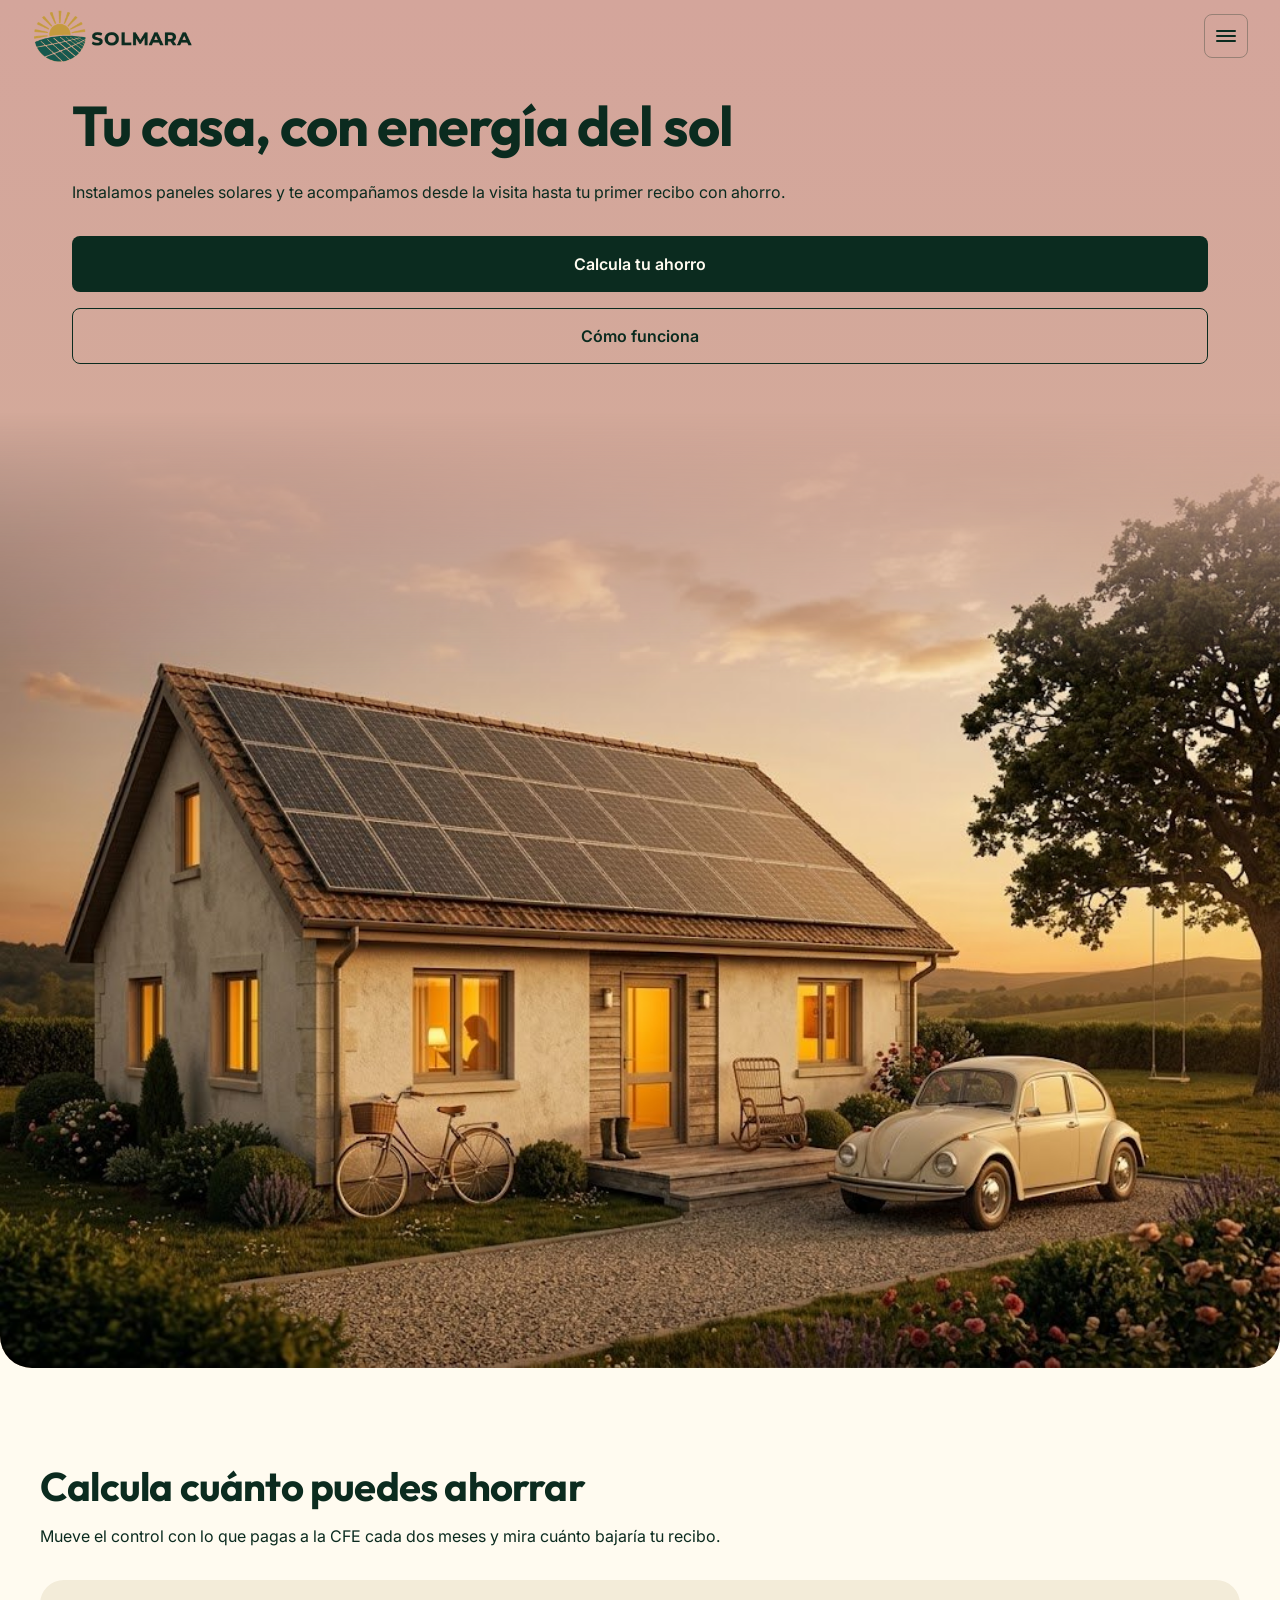
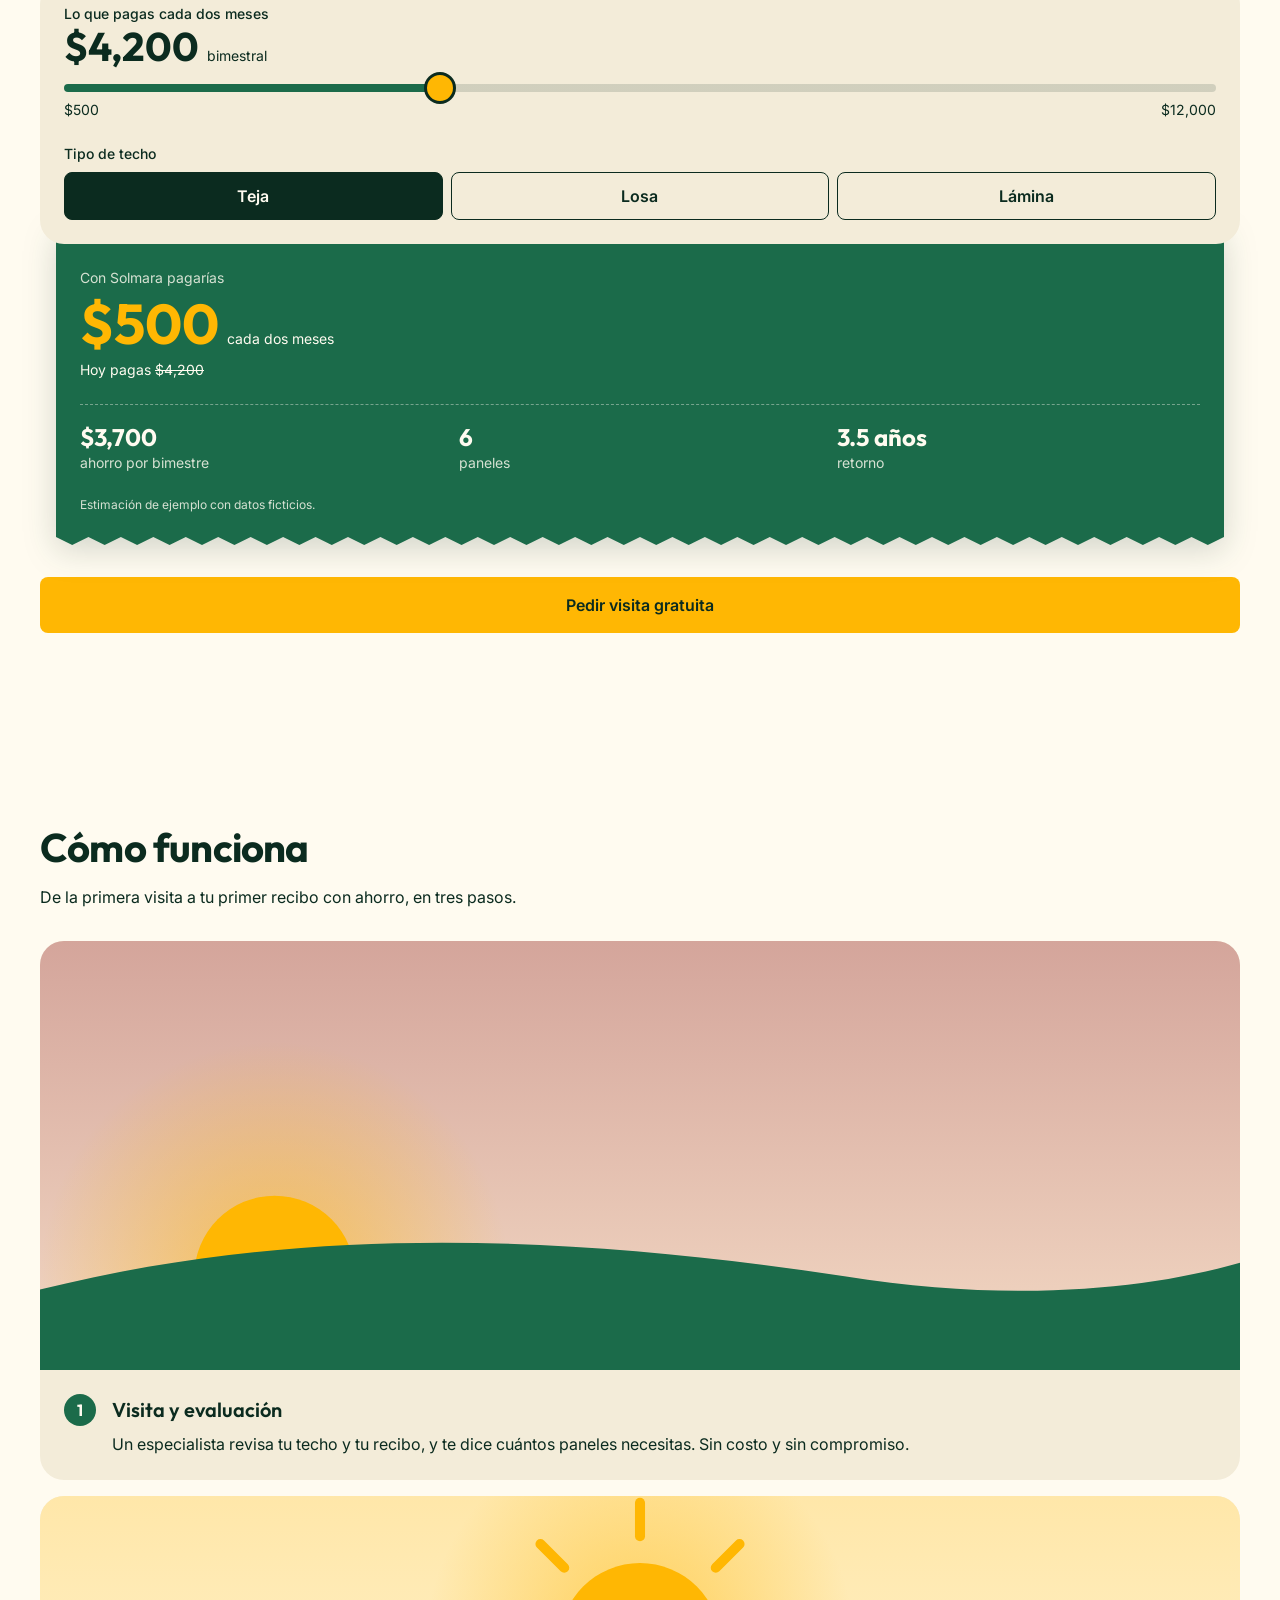
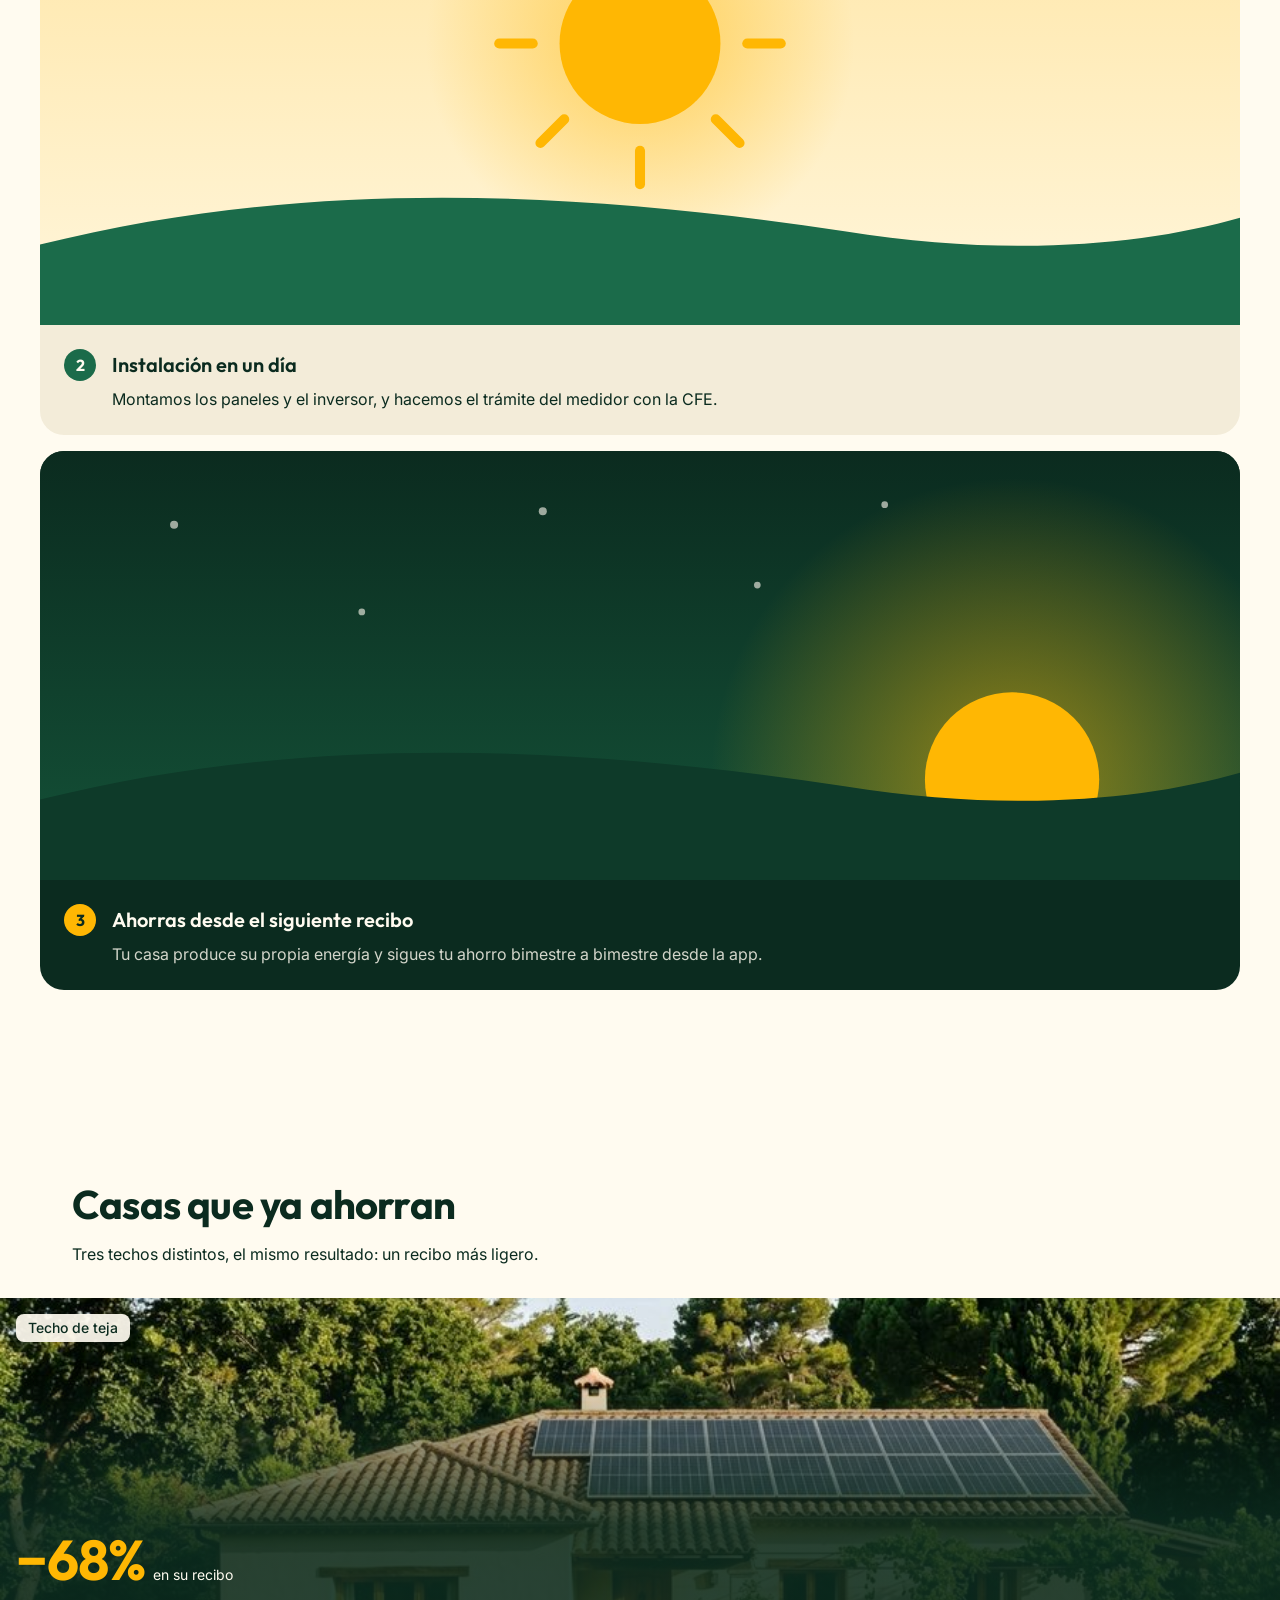
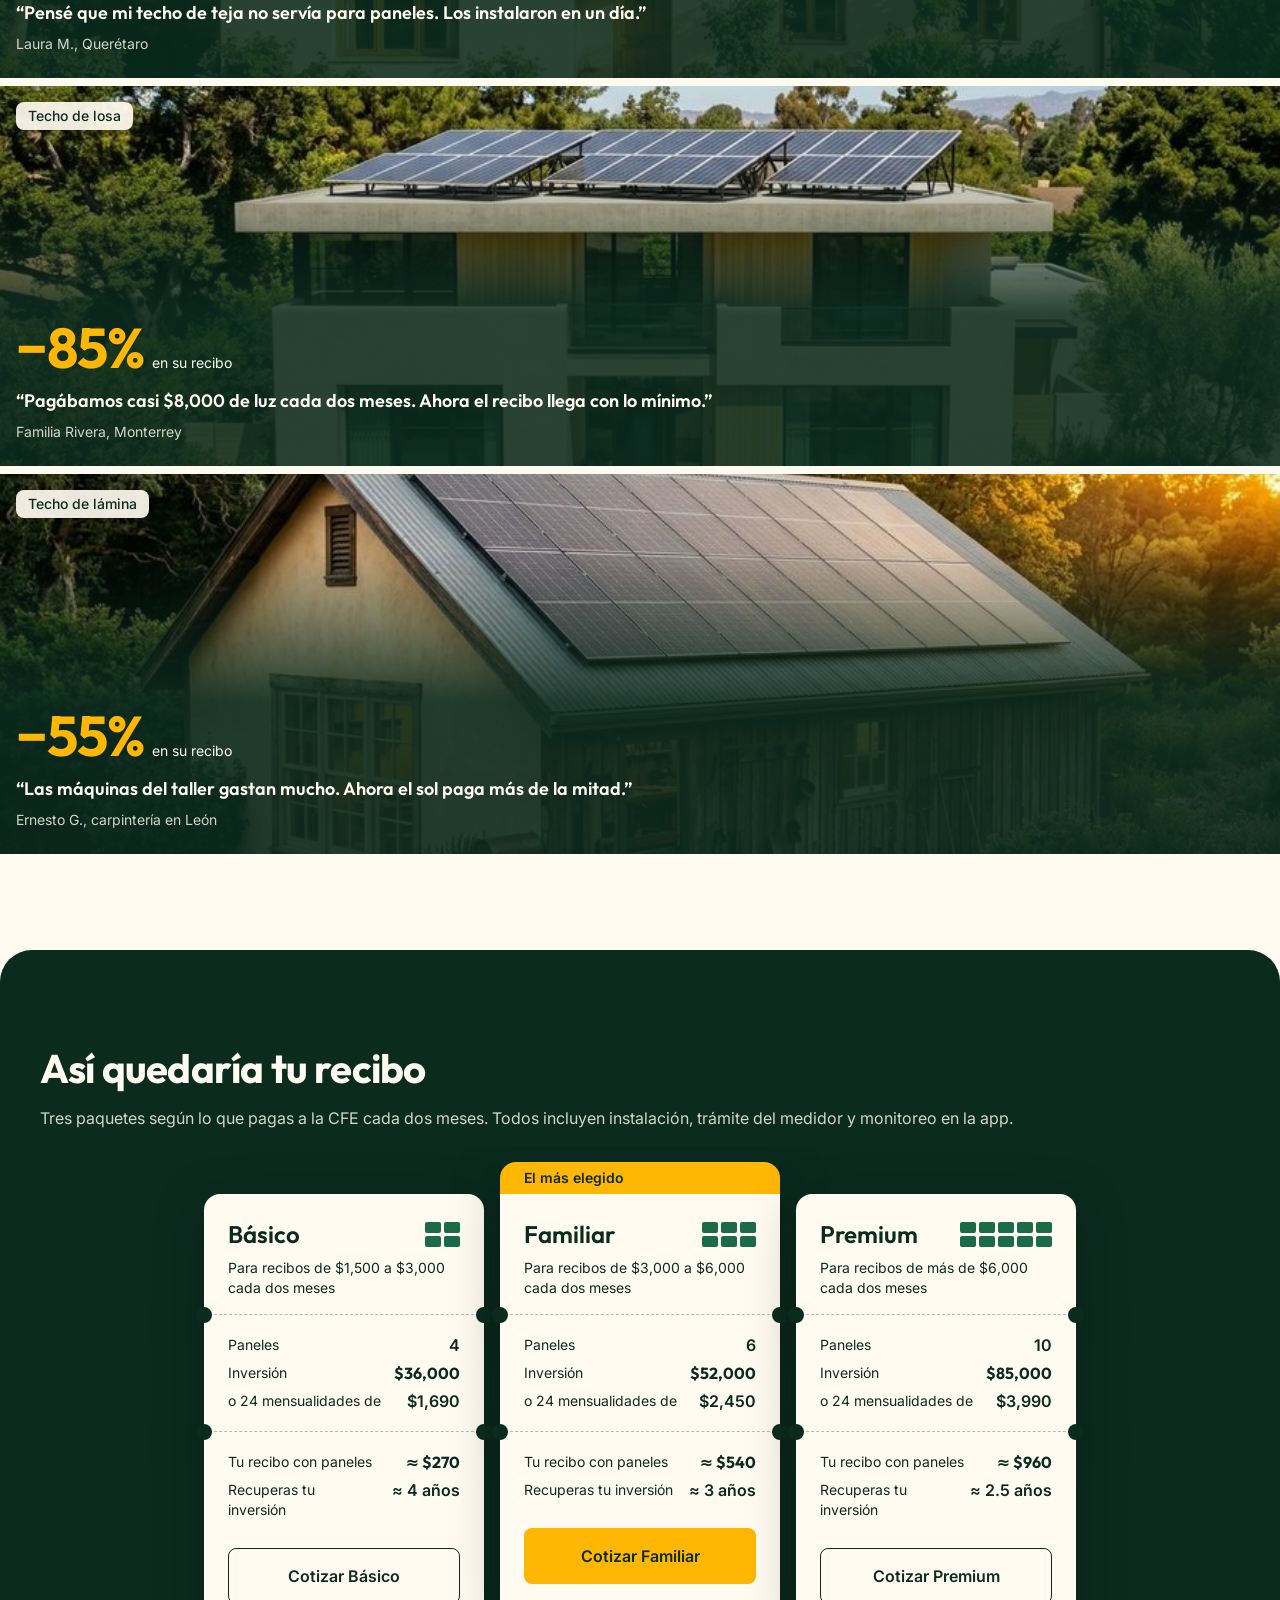
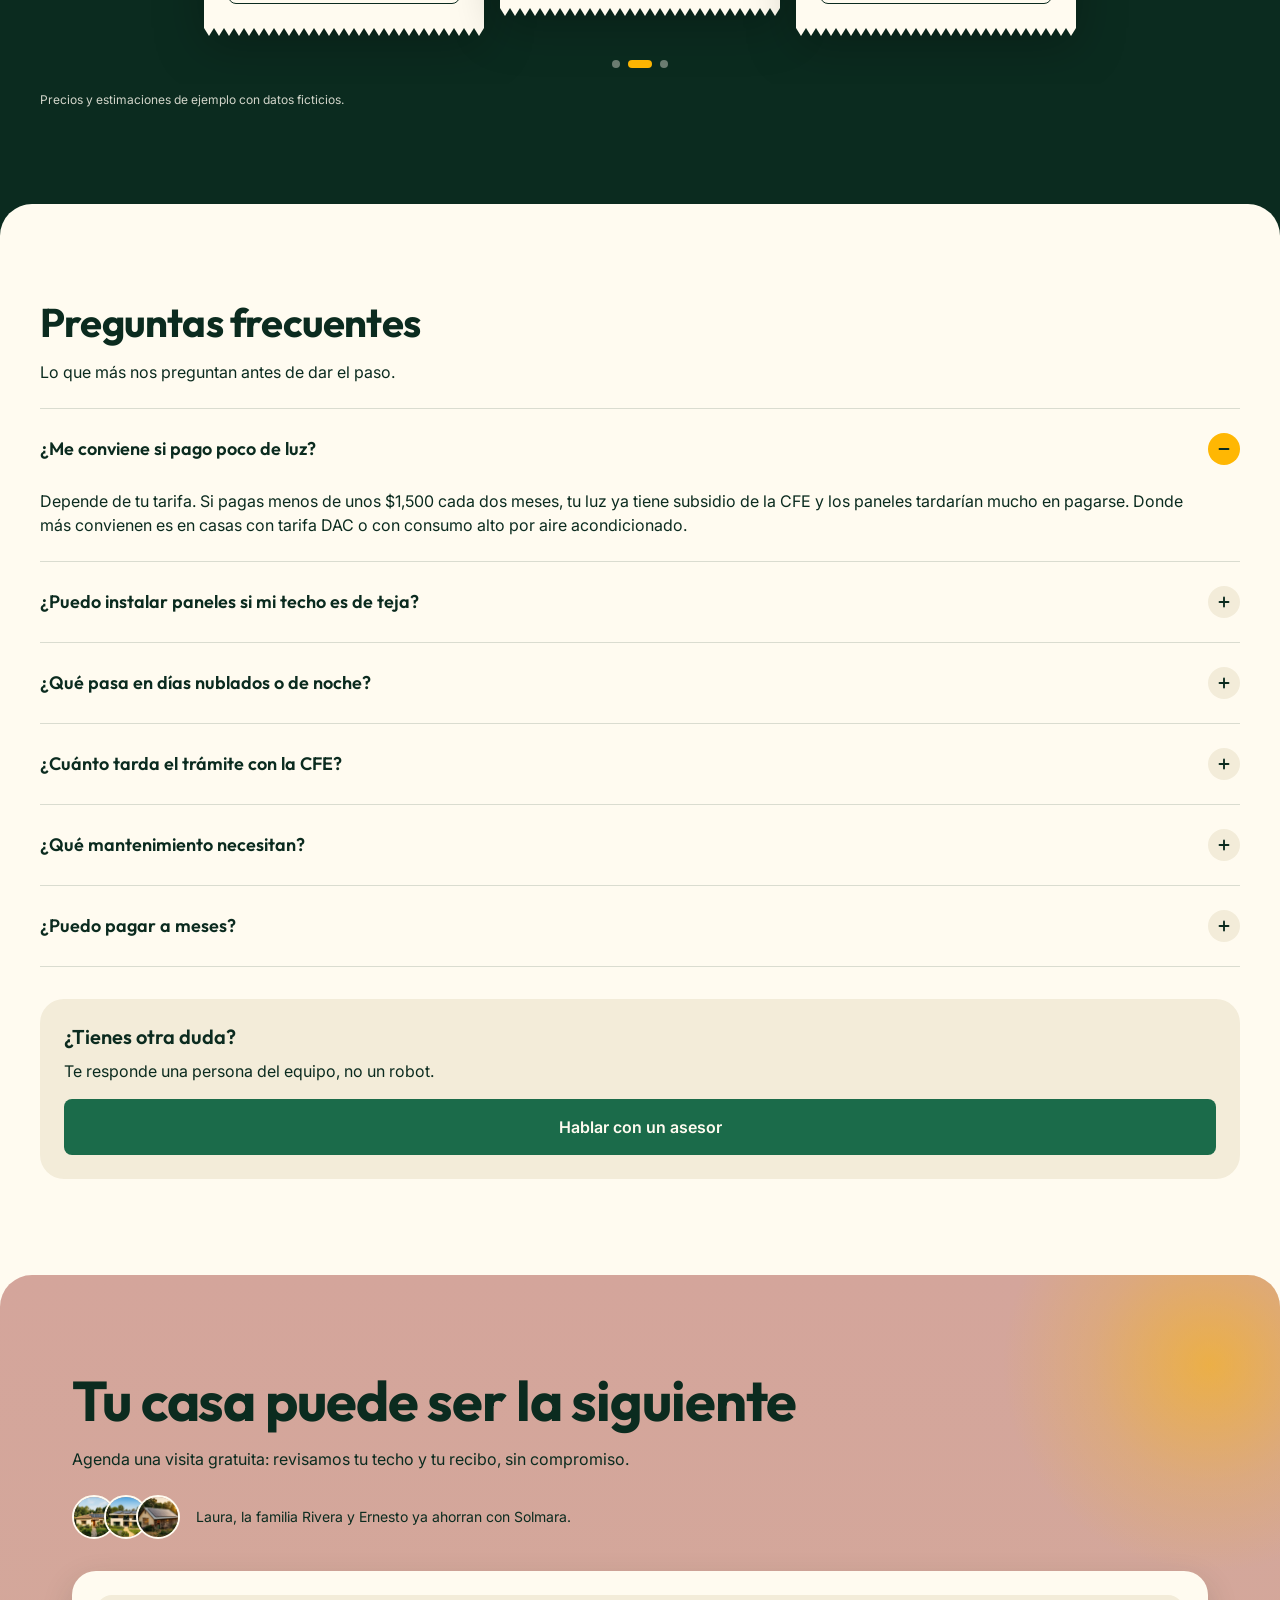
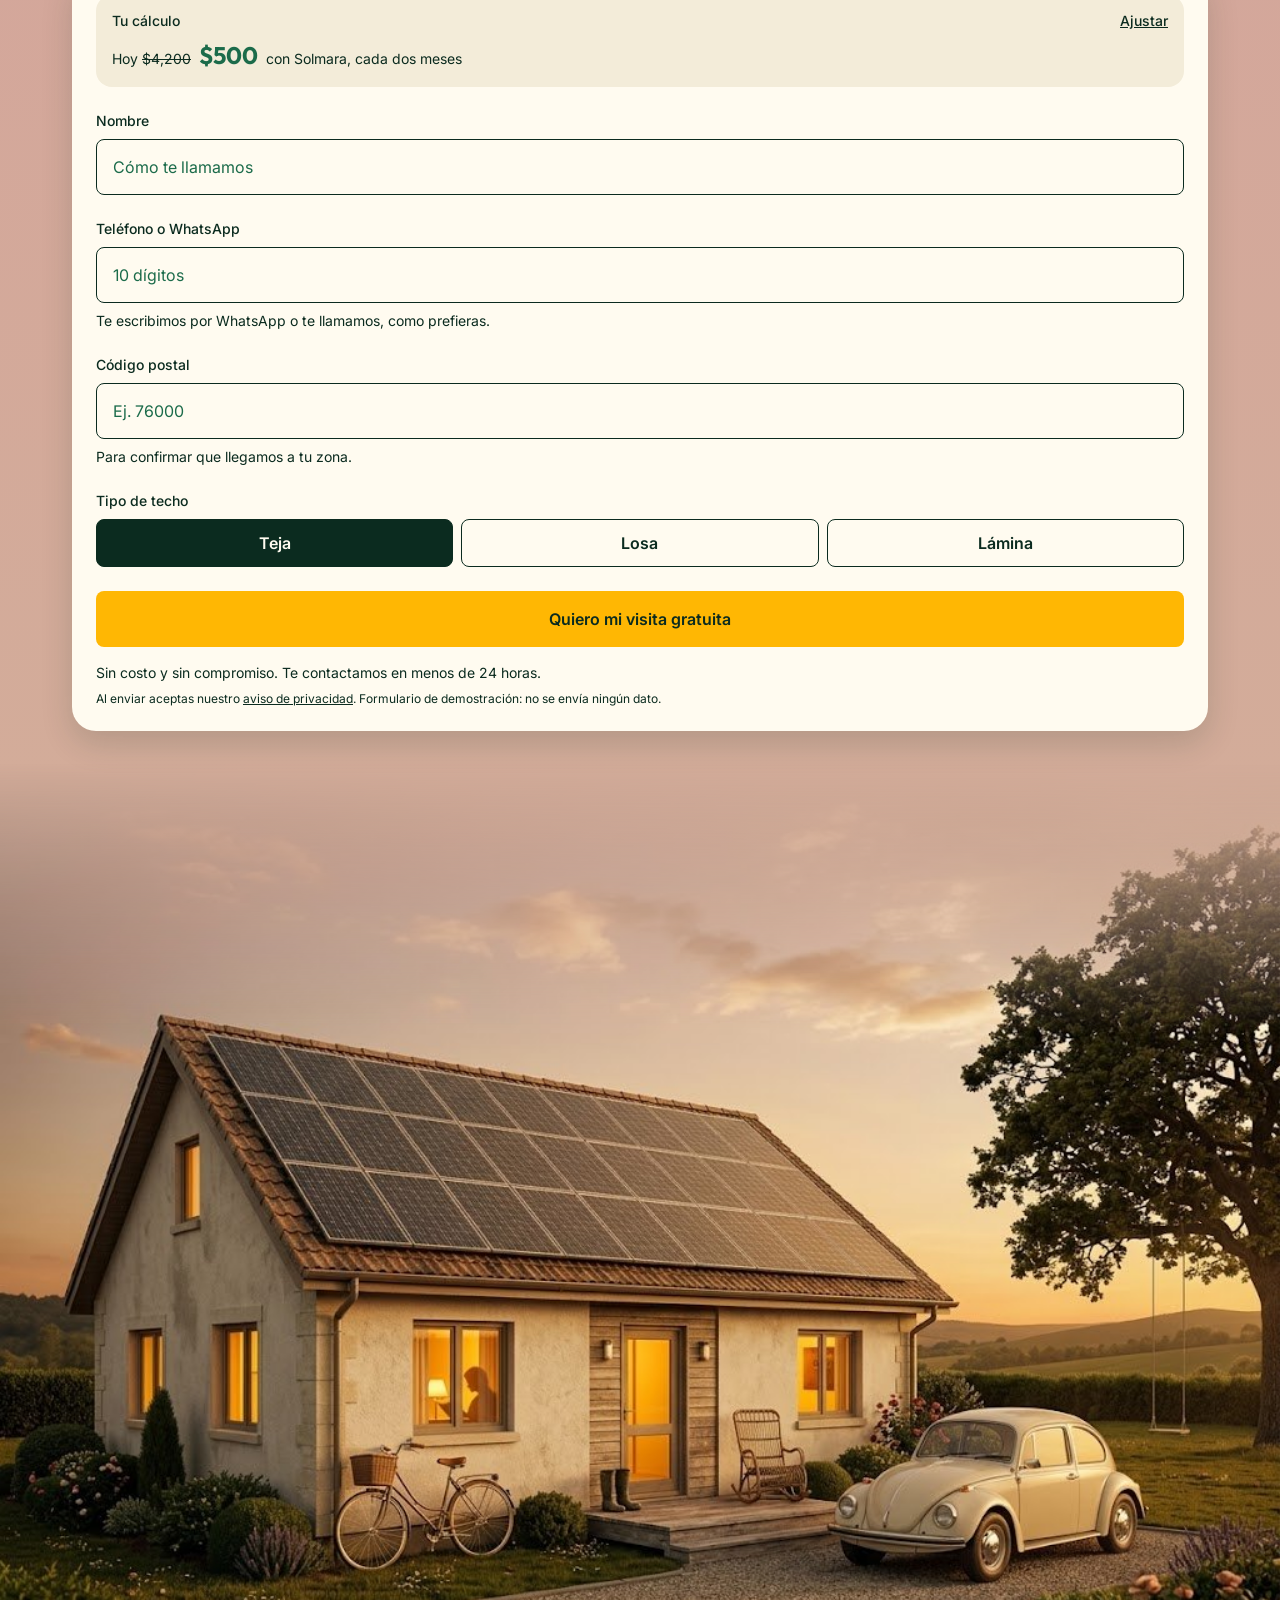
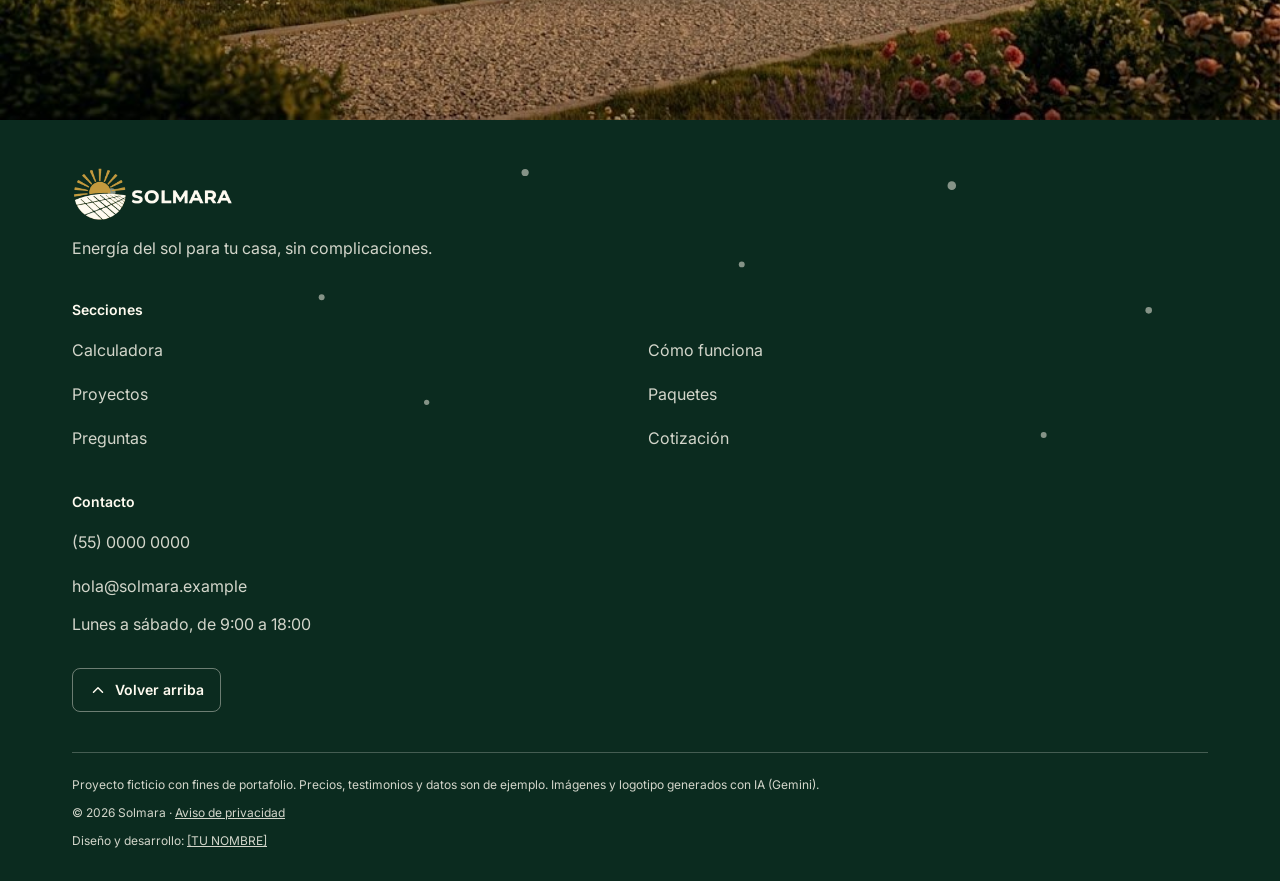
==== commit 0905a985: "feat: carrusel y cifras de los paquetes" ====
--- a/index.html
+++ b/index.html
@@ -107,15 +107,15 @@
               <dl class="calculadora__datos">
                 <div class="calculadora__dato">
                   <dt class="recibo__texto-suave">ahorro por bimestre</dt>
-                  <dd class="calculadora__cifra-sm">$3,700</dd>
+                  <dd class="calculadora__cifra-sm" data-dato="ahorro">$3,700</dd>
                 </div>
                 <div class="calculadora__dato">
                   <dt class="recibo__texto-suave">paneles</dt>
-                  <dd class="calculadora__cifra-sm">6</dd>
+                  <dd class="calculadora__cifra-sm" data-dato="paneles">6</dd>
                 </div>
                 <div class="calculadora__dato">
                   <dt class="recibo__texto-suave">retorno</dt>
-                  <dd class="calculadora__cifra-sm">3.5 años</dd>
+                  <dd class="calculadora__cifra-sm" data-dato="retorno">3.5 años</dd>
                 </div>
               </dl>
             </div>
@@ -292,17 +292,17 @@
                   <rect x="0" y="14" width="16" height="11" rx="2"/><rect x="19" y="14" width="16" height="11" rx="2"/>
                 </svg>
               </div>
-              <p class="paquetes__rango">Para recibos de $1,500 a $3,000 cada dos meses</p>
+              <p class="paquetes__rango">Para recibos de <span data-dato="recibo-minimo">$1,500</span> a <span data-dato="recibo-maximo">$3,000</span> cada dos meses</p>
               <div class="boleto__separador"></div>
               <dl>
-                <div class="paquetes__fila"><dt>Paneles</dt><dd class="paquetes__dato">4</dd></div>
-                <div class="paquetes__fila"><dt>Inversión</dt><dd class="paquetes__dato paquetes__dato--fuerte">$36,000</dd></div>
-                <div class="paquetes__fila"><dt>o 24 mensualidades de</dt><dd class="paquetes__dato">$1,690</dd></div>
+                <div class="paquetes__fila"><dt>Paneles</dt><dd class="paquetes__dato" data-dato="paneles">4</dd></div>
+                <div class="paquetes__fila"><dt>Inversión</dt><dd class="paquetes__dato paquetes__dato--fuerte" data-dato="inversion">$36,000</dd></div>
+                <div class="paquetes__fila"><dt>o 24 mensualidades de</dt><dd class="paquetes__dato" data-dato="mensualidad">$1,690</dd></div>
               </dl>
               <div class="boleto__separador"></div>
               <dl>
-                <div class="paquetes__fila"><dt>Tu recibo con paneles</dt><dd class="paquetes__dato paquetes__dato--fuerte">≈ $270</dd></div>
-                <div class="paquetes__fila"><dt>Recuperas tu inversión</dt><dd class="paquetes__dato">≈ 4 años</dd></div>
+                <div class="paquetes__fila"><dt>Tu recibo con paneles</dt><dd class="paquetes__dato paquetes__dato--fuerte">≈ <span data-dato="recibo-con-paneles">$270</span></dd></div>
+                <div class="paquetes__fila"><dt>Recuperas tu inversión</dt><dd class="paquetes__dato">≈ <span data-dato="retorno">4 años</span></dd></div>
               </dl>
               <a class="boton boton--contorno boton--bloque paquetes__accion" href="#cotizacion">Cotizar Básico</a>
             </div>
@@ -319,17 +319,17 @@
                   <rect x="0" y="14" width="16" height="11" rx="2"/><rect x="19" y="14" width="16" height="11" rx="2"/><rect x="38" y="14" width="16" height="11" rx="2"/>
                 </svg>
               </div>
-              <p class="paquetes__rango">Para recibos de $3,000 a $6,000 cada dos meses</p>
+              <p class="paquetes__rango">Para recibos de <span data-dato="recibo-minimo">$3,000</span> a <span data-dato="recibo-maximo">$6,000</span> cada dos meses</p>
               <div class="boleto__separador"></div>
               <dl>
-                <div class="paquetes__fila"><dt>Paneles</dt><dd class="paquetes__dato">6</dd></div>
-                <div class="paquetes__fila"><dt>Inversión</dt><dd class="paquetes__dato paquetes__dato--fuerte">$52,000</dd></div>
-                <div class="paquetes__fila"><dt>o 24 mensualidades de</dt><dd class="paquetes__dato">$2,450</dd></div>
+                <div class="paquetes__fila"><dt>Paneles</dt><dd class="paquetes__dato" data-dato="paneles">6</dd></div>
+                <div class="paquetes__fila"><dt>Inversión</dt><dd class="paquetes__dato paquetes__dato--fuerte" data-dato="inversion">$52,000</dd></div>
+                <div class="paquetes__fila"><dt>o 24 mensualidades de</dt><dd class="paquetes__dato" data-dato="mensualidad">$2,450</dd></div>
               </dl>
               <div class="boleto__separador"></div>
               <dl>
-                <div class="paquetes__fila"><dt>Tu recibo con paneles</dt><dd class="paquetes__dato paquetes__dato--fuerte">≈ $540</dd></div>
-                <div class="paquetes__fila"><dt>Recuperas tu inversión</dt><dd class="paquetes__dato">≈ 3 años</dd></div>
+                <div class="paquetes__fila"><dt>Tu recibo con paneles</dt><dd class="paquetes__dato paquetes__dato--fuerte">≈ <span data-dato="recibo-con-paneles">$540</span></dd></div>
+                <div class="paquetes__fila"><dt>Recuperas tu inversión</dt><dd class="paquetes__dato">≈ <span data-dato="retorno">3 años</span></dd></div>
               </dl>
               <a class="boton boton--primario boton--bloque paquetes__accion" href="#cotizacion">Cotizar Familiar</a>
             </div>
@@ -345,17 +345,17 @@
                   <rect x="0" y="14" width="16" height="11" rx="2"/><rect x="19" y="14" width="16" height="11" rx="2"/><rect x="38" y="14" width="16" height="11" rx="2"/><rect x="57" y="14" width="16" height="11" rx="2"/><rect x="76" y="14" width="16" height="11" rx="2"/>
                 </svg>
               </div>
-              <p class="paquetes__rango">Para recibos de más de $6,000 cada dos meses</p>
+              <p class="paquetes__rango">Para recibos de más de <span data-dato="recibo-minimo">$6,000</span> cada dos meses</p>
               <div class="boleto__separador"></div>
               <dl>
-                <div class="paquetes__fila"><dt>Paneles</dt><dd class="paquetes__dato">10</dd></div>
-                <div class="paquetes__fila"><dt>Inversión</dt><dd class="paquetes__dato paquetes__dato--fuerte">$85,000</dd></div>
-                <div class="paquetes__fila"><dt>o 24 mensualidades de</dt><dd class="paquetes__dato">$3,990</dd></div>
+                <div class="paquetes__fila"><dt>Paneles</dt><dd class="paquetes__dato" data-dato="paneles">10</dd></div>
+                <div class="paquetes__fila"><dt>Inversión</dt><dd class="paquetes__dato paquetes__dato--fuerte" data-dato="inversion">$85,000</dd></div>
+                <div class="paquetes__fila"><dt>o 24 mensualidades de</dt><dd class="paquetes__dato" data-dato="mensualidad">$3,990</dd></div>
               </dl>
               <div class="boleto__separador"></div>
               <dl>
-                <div class="paquetes__fila"><dt>Tu recibo con paneles</dt><dd class="paquetes__dato paquetes__dato--fuerte">≈ $960</dd></div>
-                <div class="paquetes__fila"><dt>Recuperas tu inversión</dt><dd class="paquetes__dato">≈ 2.5 años</dd></div>
+                <div class="paquetes__fila"><dt>Tu recibo con paneles</dt><dd class="paquetes__dato paquetes__dato--fuerte">≈ <span data-dato="recibo-con-paneles">$960</span></dd></div>
+                <div class="paquetes__fila"><dt>Recuperas tu inversión</dt><dd class="paquetes__dato">≈ <span data-dato="retorno">2.5 años</span></dd></div>
               </dl>
               <a class="boton boton--contorno boton--bloque paquetes__accion" href="#cotizacion">Cotizar Premium</a>
             </div>
